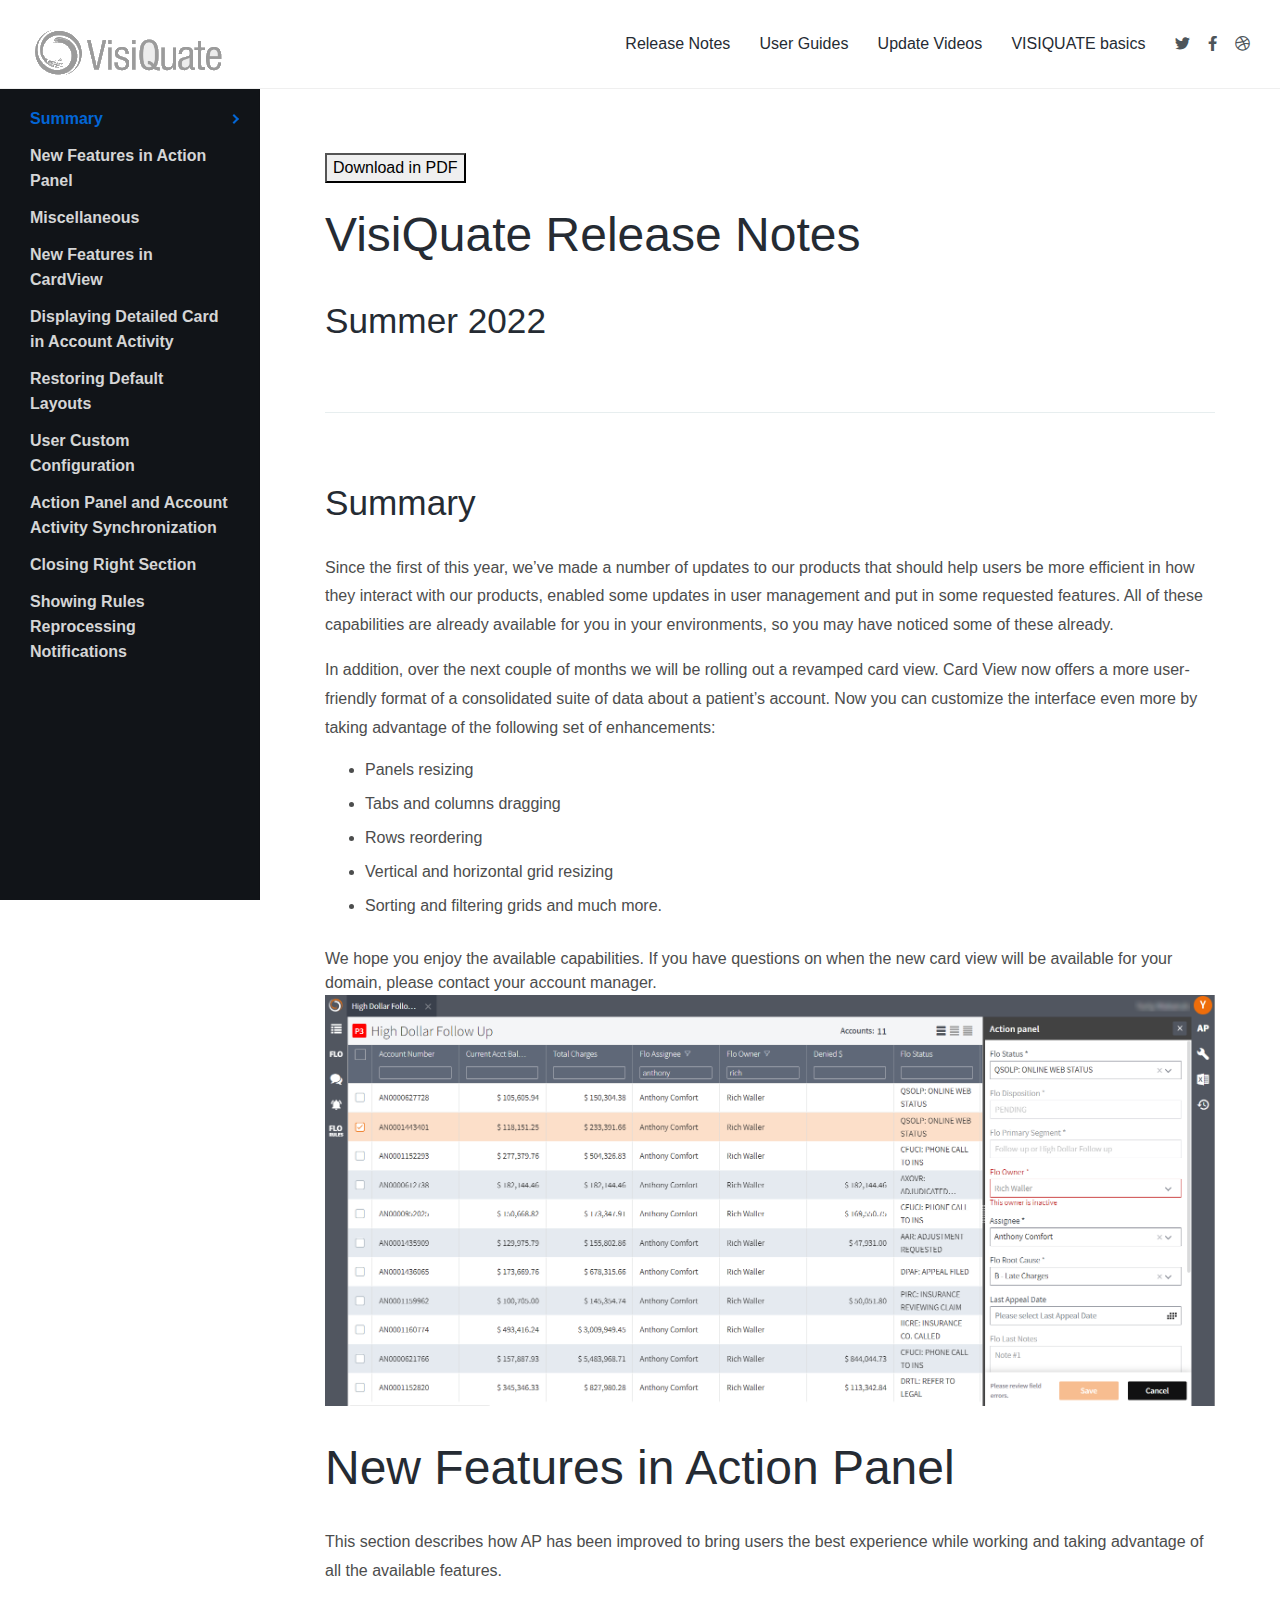
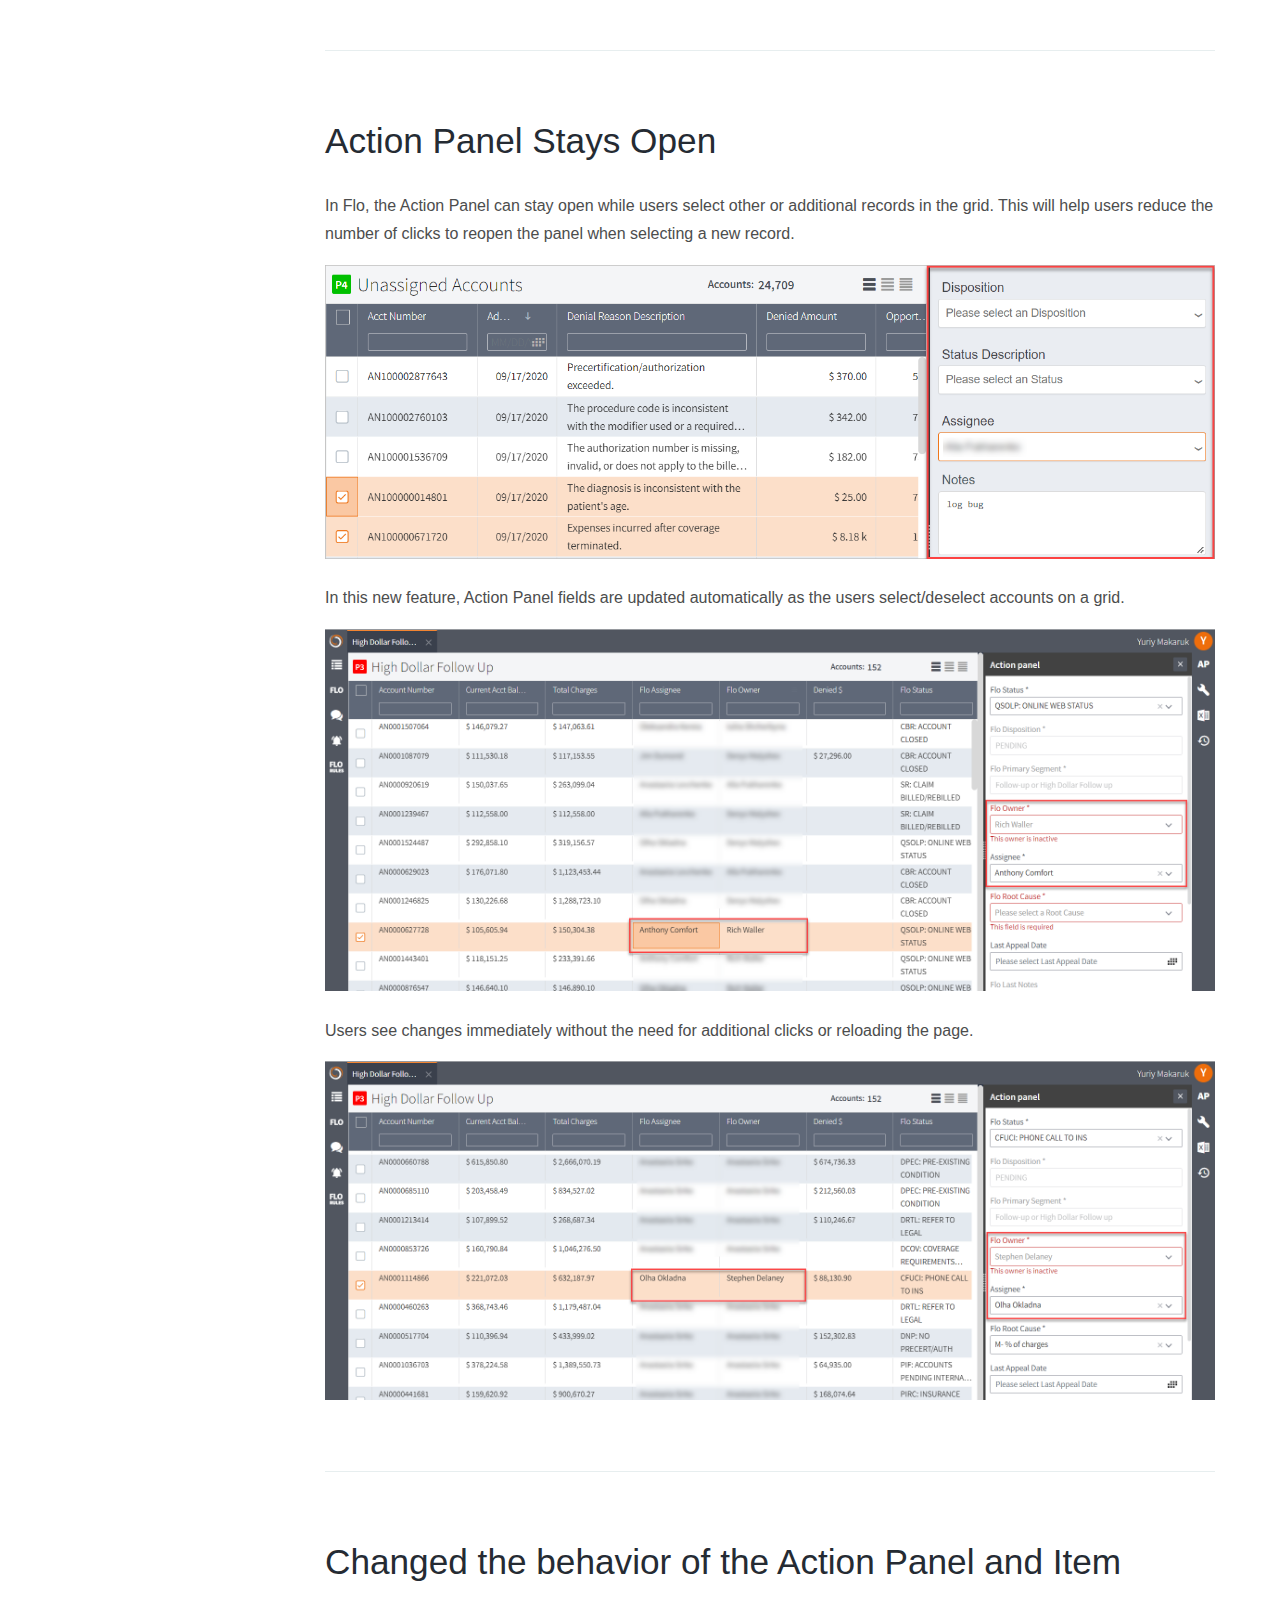
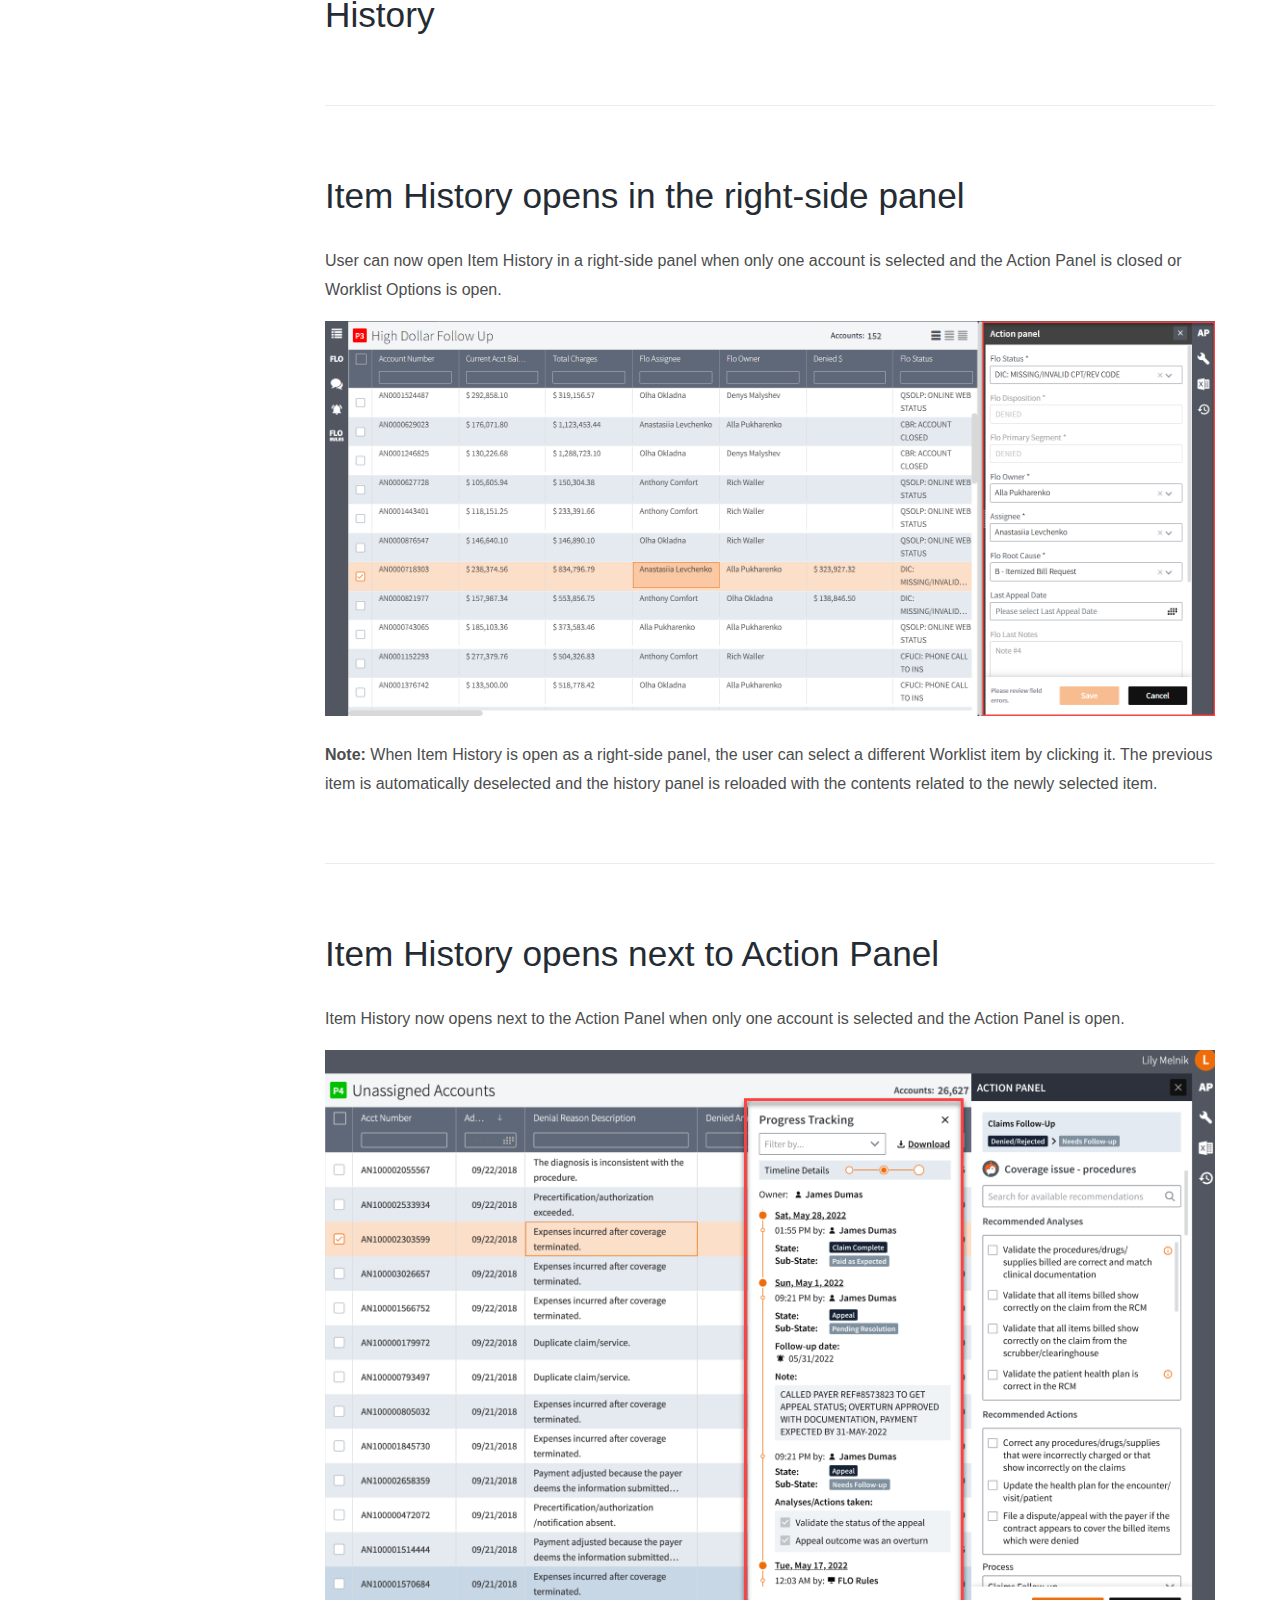
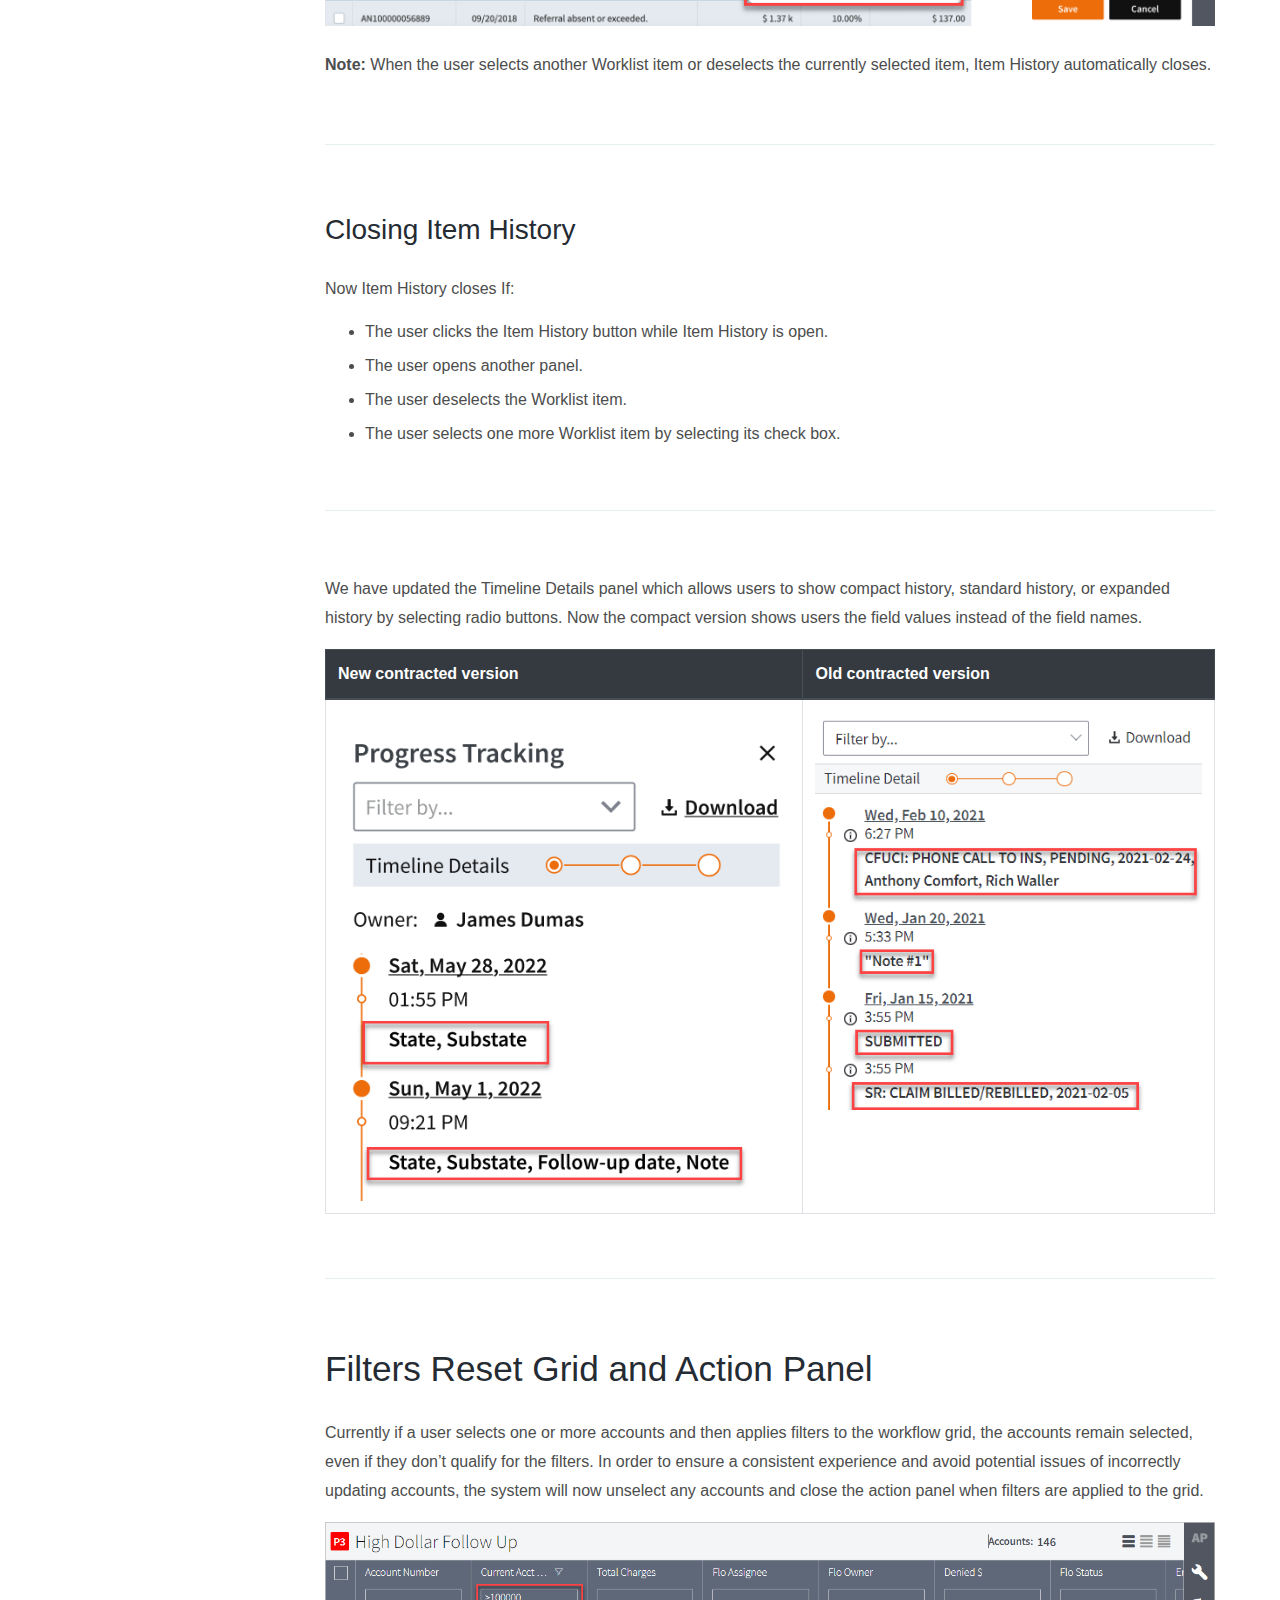
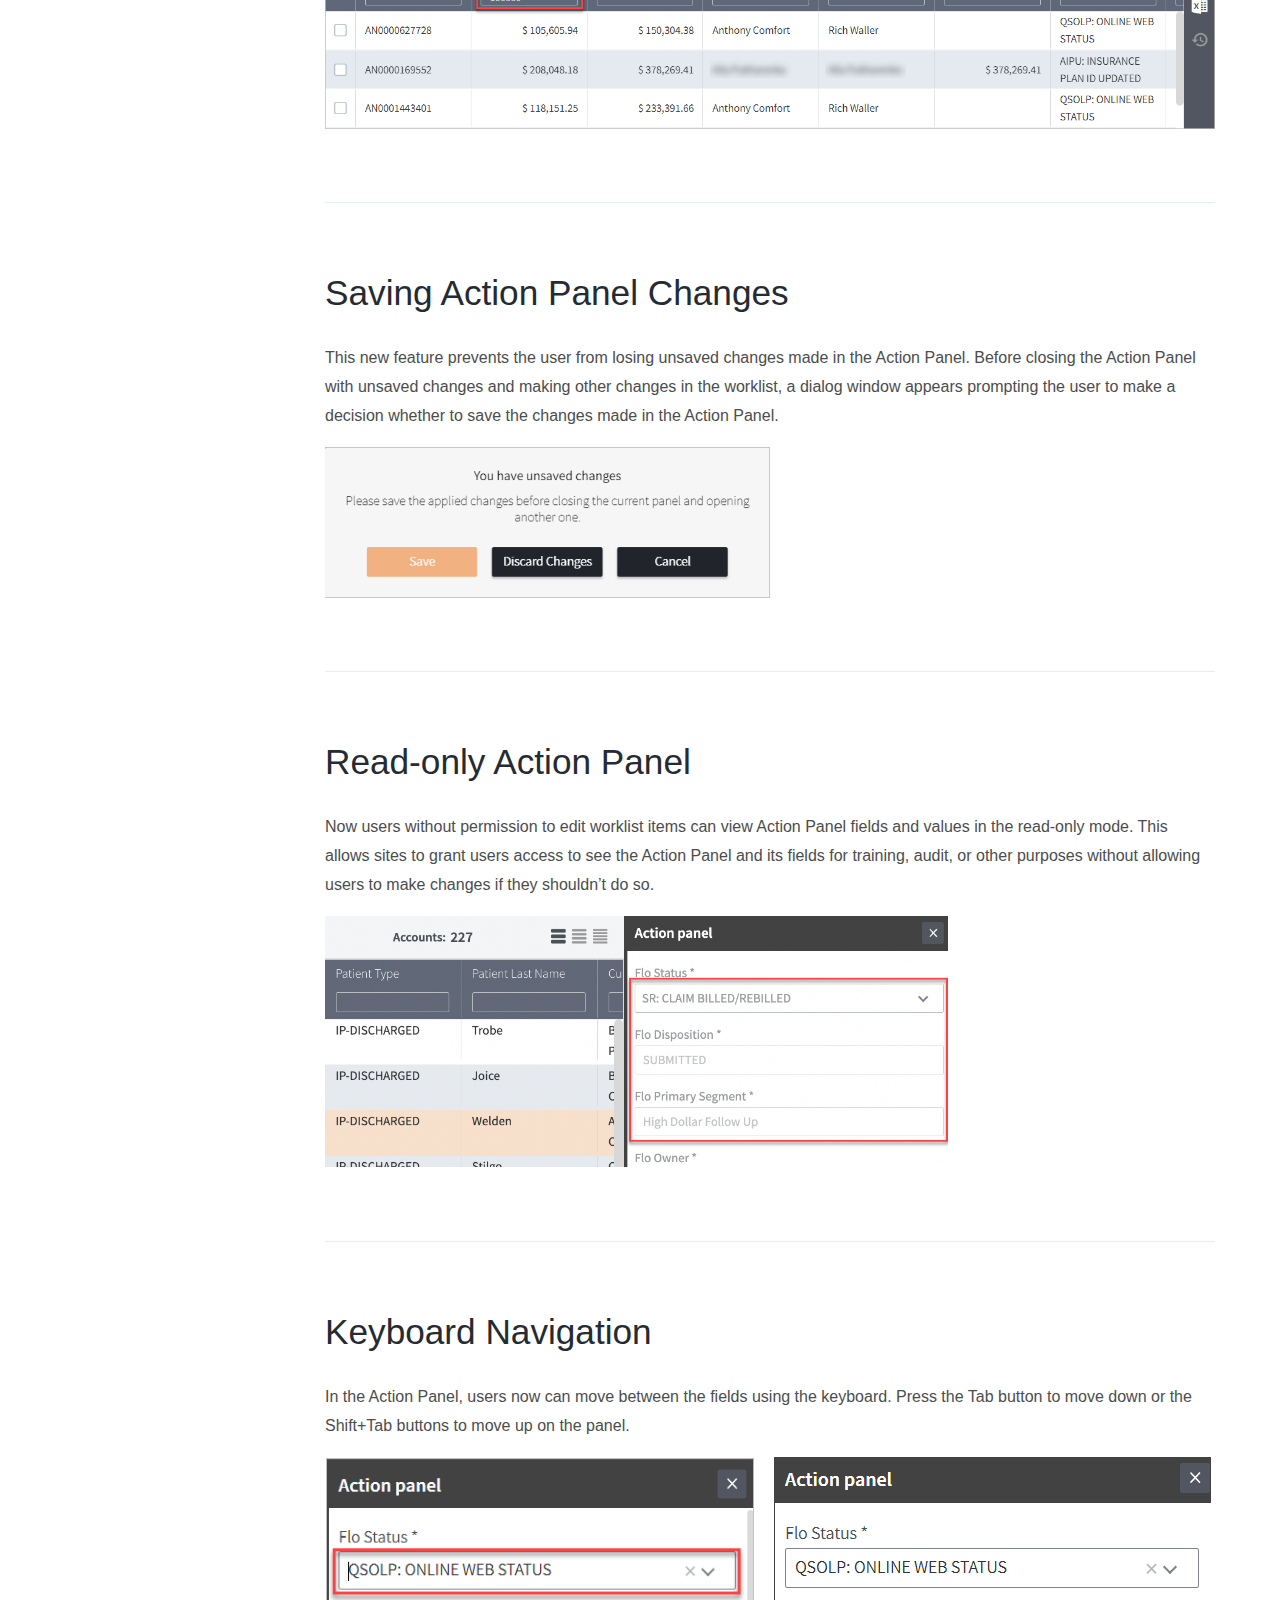
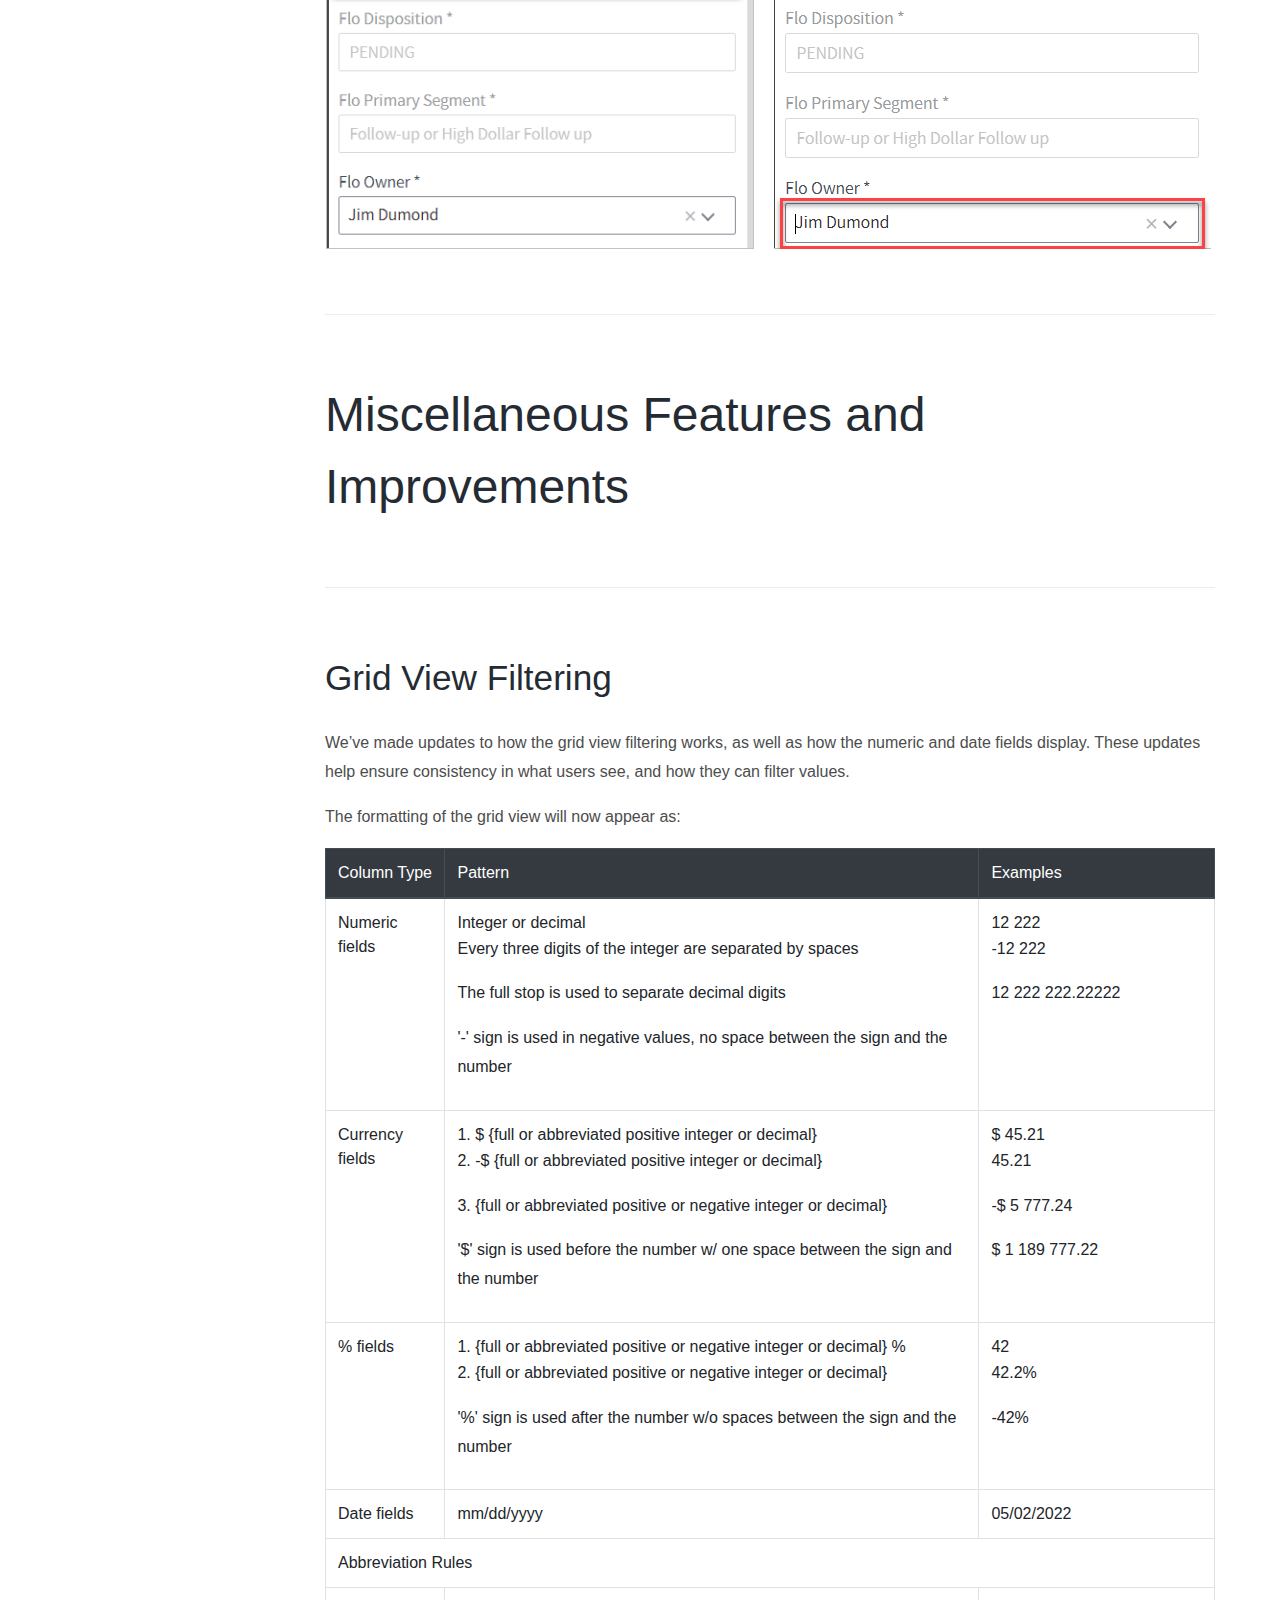
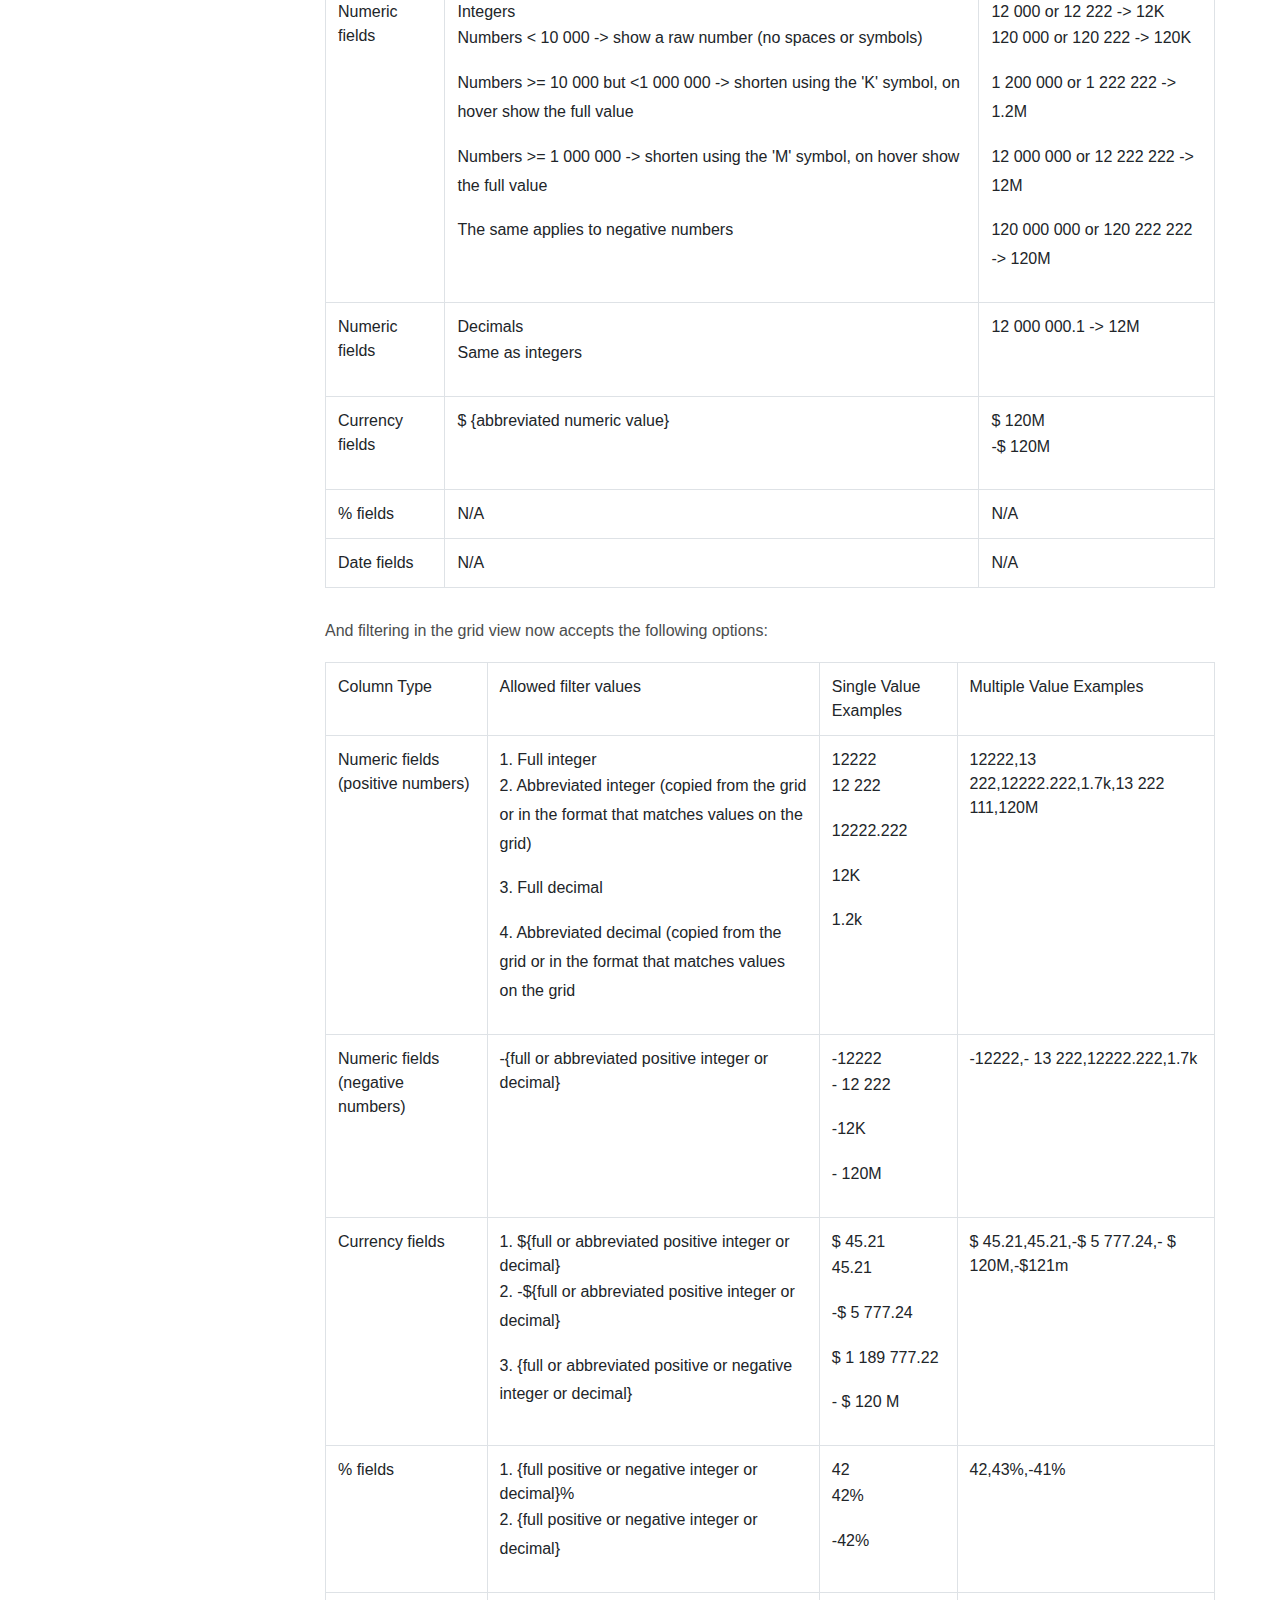
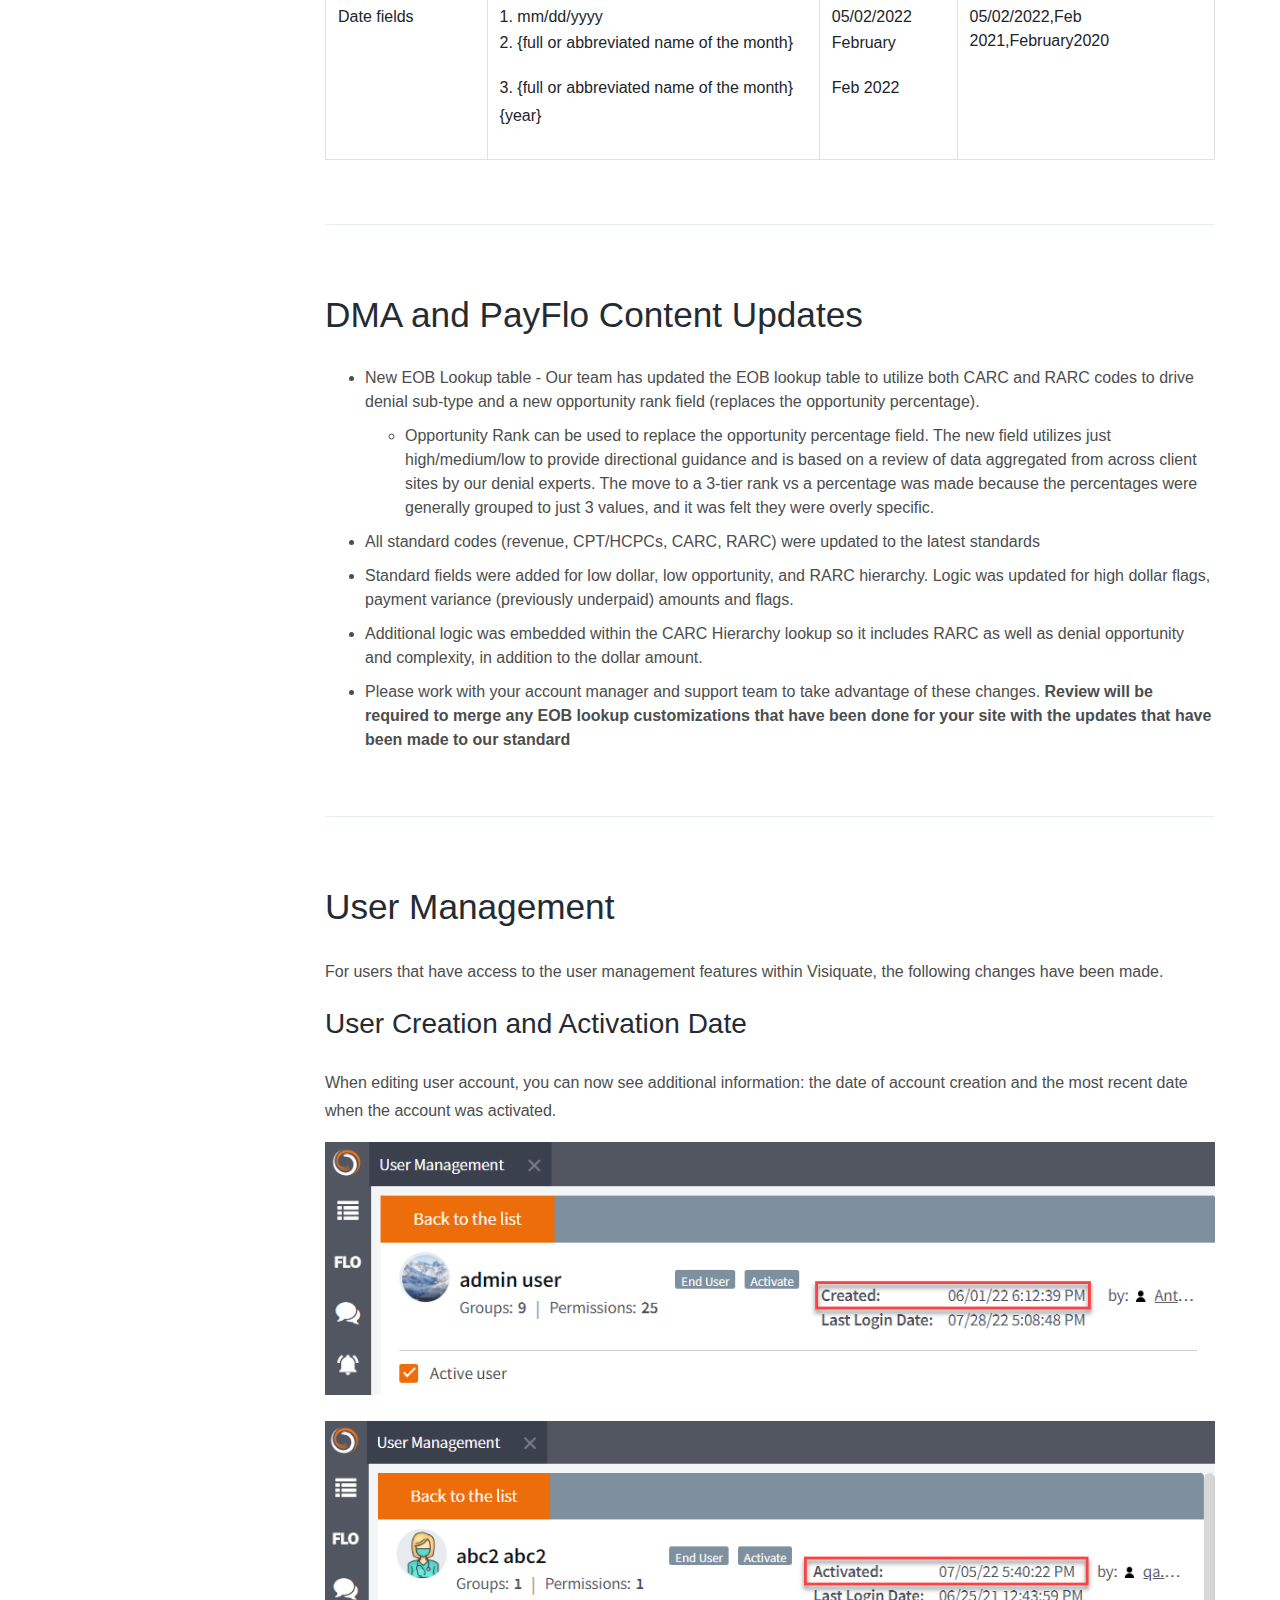
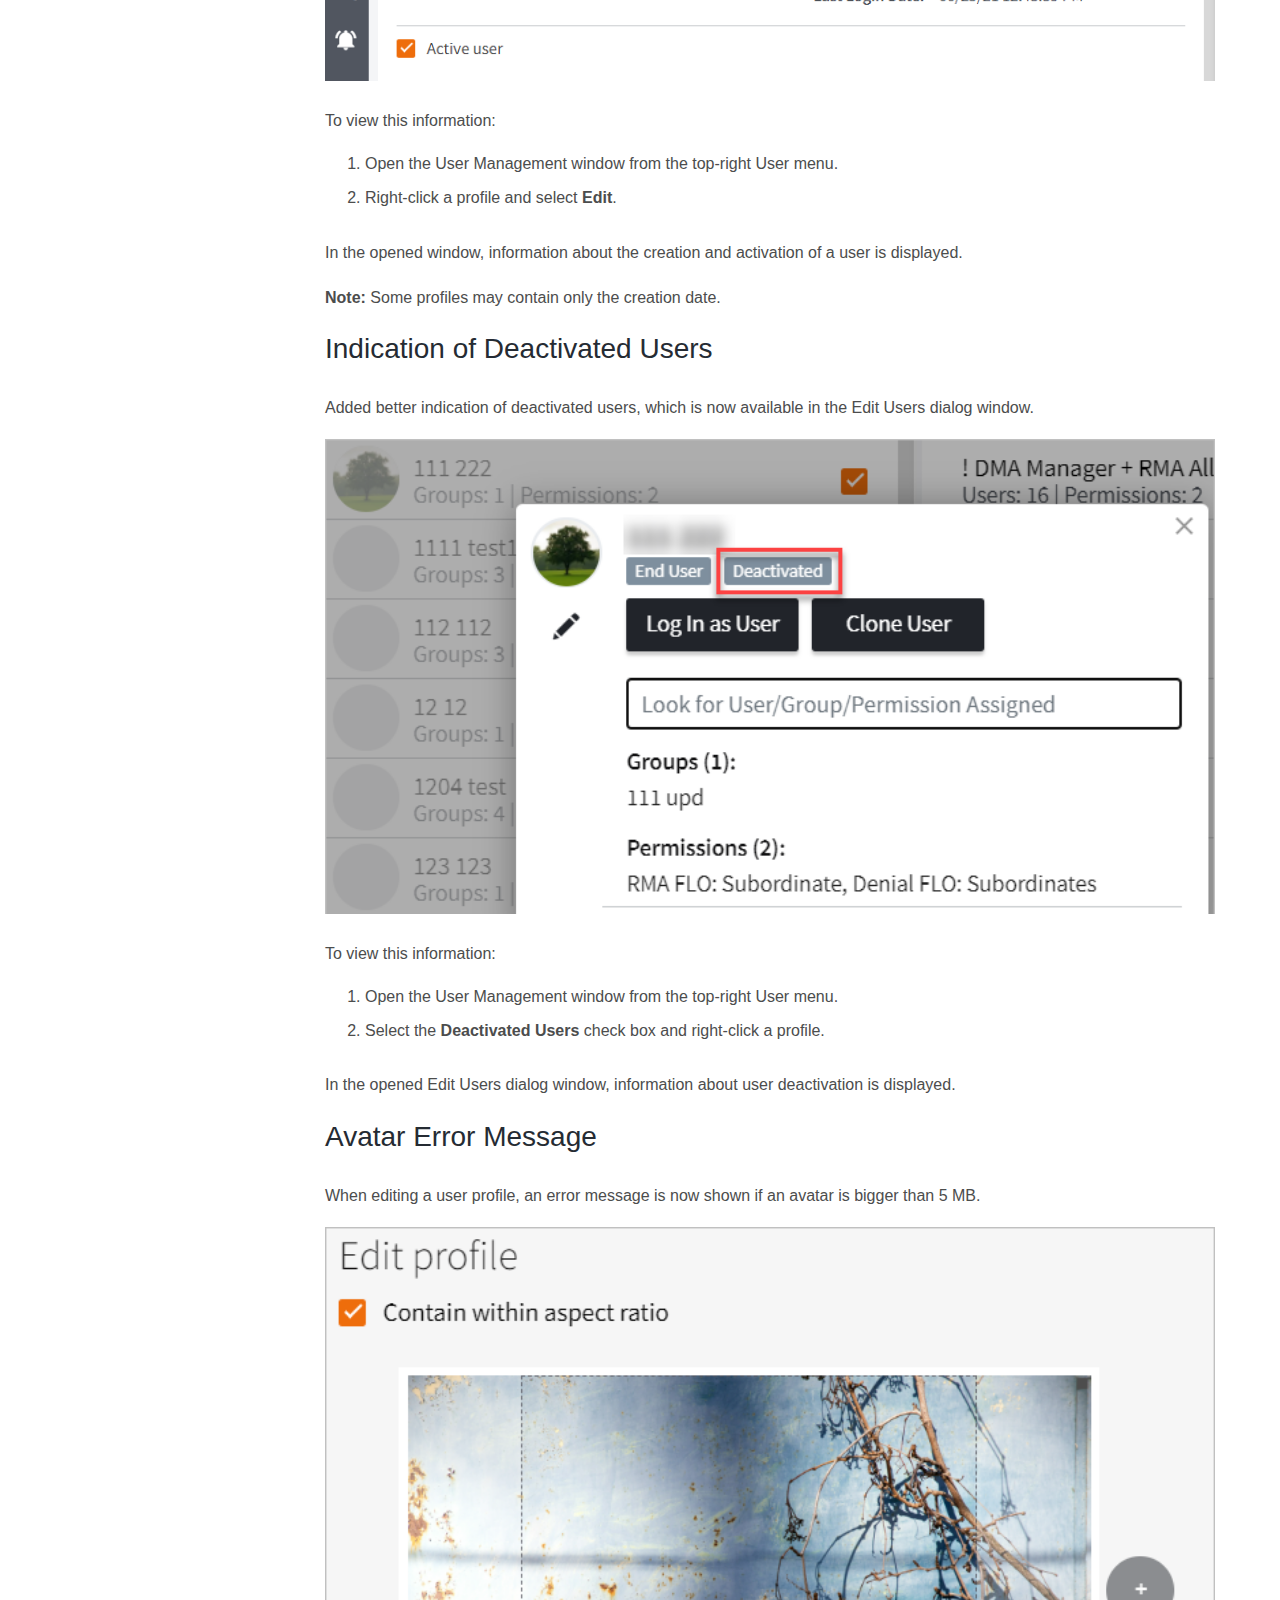
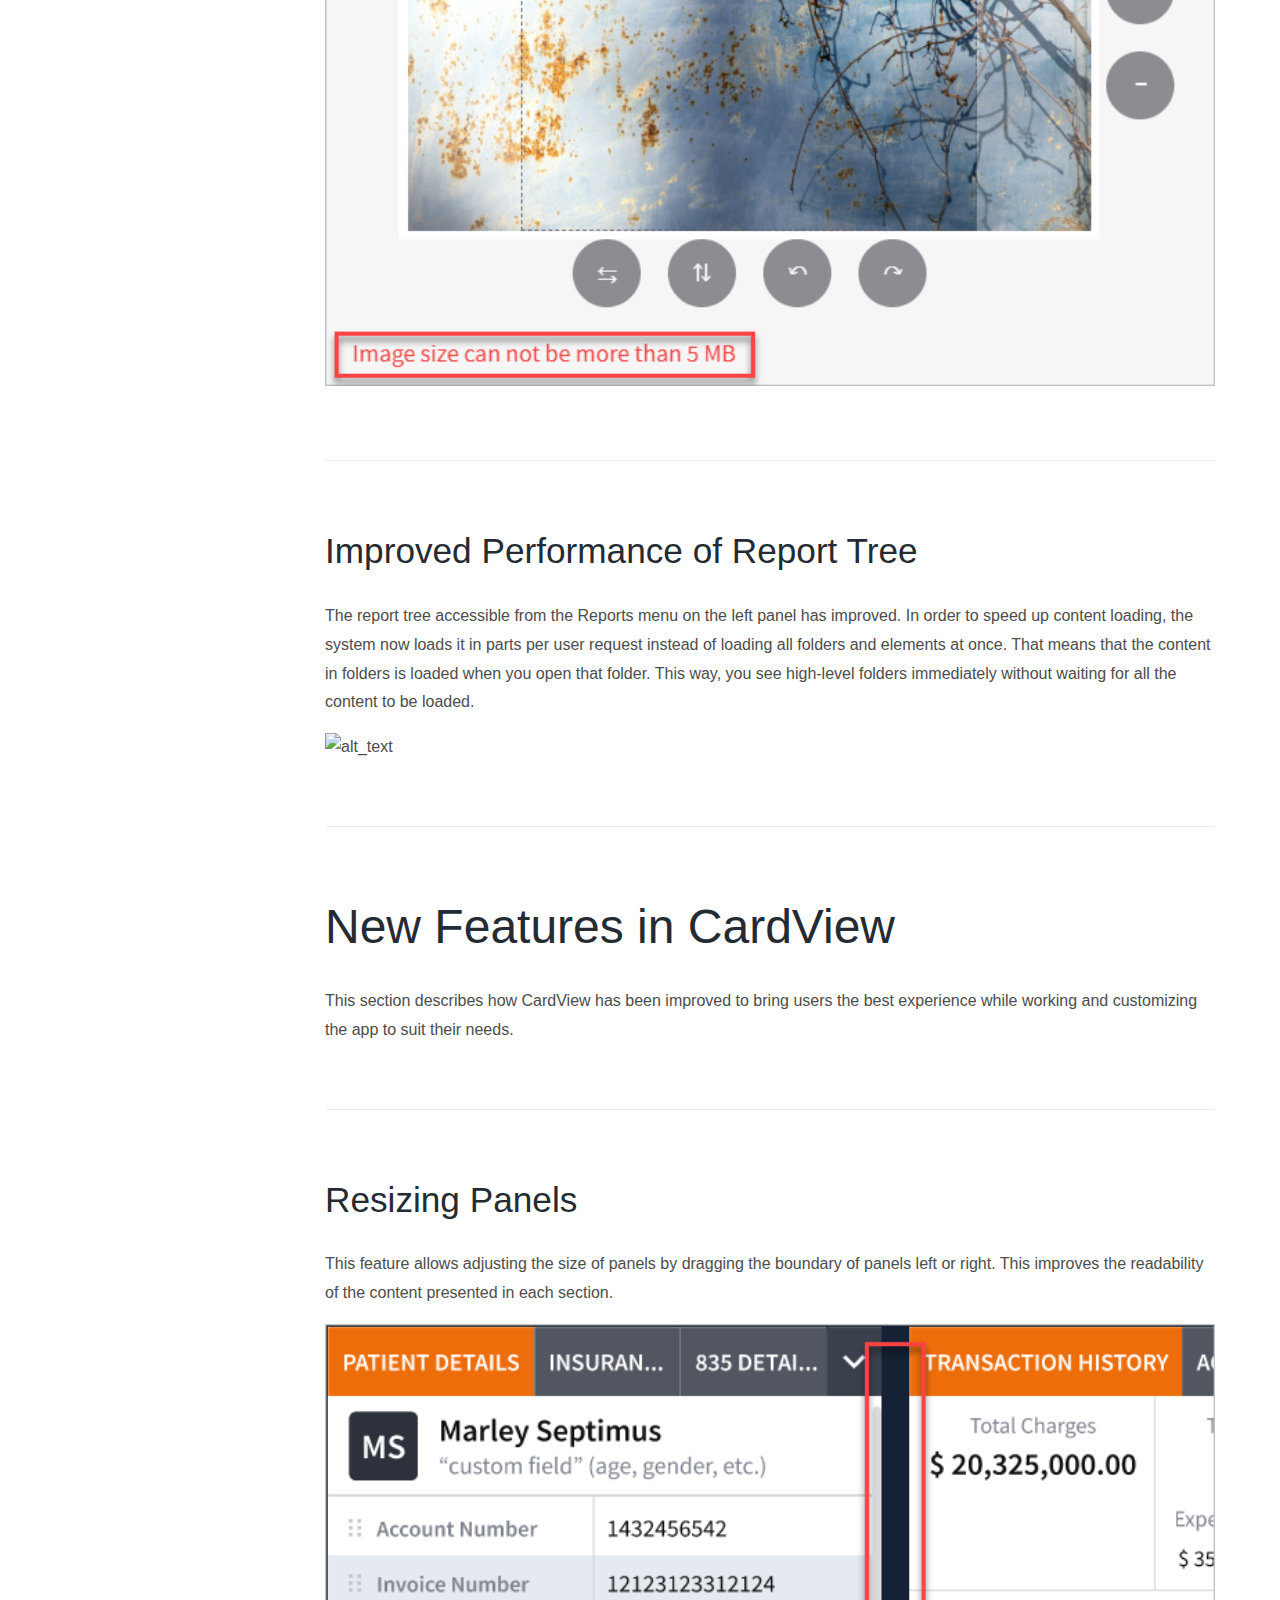
==== index.html @ b830d62c "remove  image border" ====
<!DOCTYPE html>
<html lang="en">

<head>
  <meta charset="UTF-8" />
  <meta http-equiv="X-UA-Compatible" content="IE=edge">
  <meta name="viewport" content="width=device-width, initial-scale=1, minimum-scale=1.0, shrink-to-fit=no">
  <link href="assets/images/favicon.png" rel="icon" />
  <title>Documentation | Your ThemeForest item Name</title>
  <meta name="description" content="Your ThemeForest item Name and description">
  <meta name="author" content="harnishdesign.net">

  <!-- Stylesheet
============================== -->
  <!-- Bootstrap -->
  <link rel="stylesheet" type="text/css" href="assets/vendor/bootstrap/css/bootstrap.min.css" />
  <!-- Font Awesome Icon -->
  <link rel="stylesheet" type="text/css" href="assets/vendor/font-awesome/css/all.min.css" />
  <!-- Magnific Popup -->
  <link rel="stylesheet" type="text/css" href="assets/vendor/magnific-popup/magnific-popup.min.css" />
  <!-- Highlight Syntax -->
  <link rel="stylesheet" type="text/css" href="assets/vendor/highlight.js/styles/github.css" />
  <!-- Custom Stylesheet -->
  <link rel="stylesheet" type="text/css" href="assets/css/stylesheet.css" />
</head>

<body data-spy="scroll" data-target=".idocs-navigation" data-offset="125">

  <!-- Preloader -->
  <div class="preloader">
    <div class="lds-ellipsis">
      <div></div>
      <div></div>
      <div></div>
      <div></div>
    </div>
  </div>
  <!-- Preloader End -->

  <!-- Document Wrapper
=============================== -->
  <div id="main-wrapper">

    <!-- Header
  ============================ -->
    <header id="header" class="sticky-top">
      <!-- Navbar -->
      <nav class="primary-menu navbar navbar-expand-lg navbar-dropdown-dark">
        <div class="container-fluid">
          <!-- Sidebar Toggler -->
          <button id="sidebarCollapse" class="navbar-toggler d-block d-md-none" type="button"><span></span><span class="w-75"></span><span class="w-50"></span></button>
          <!-- Logo -->
          <a class="logo ml-md-3" href="index.html" title="iDocs Template"> <img src="assets/images/logo2.png" alt="iDocs Template" height="auto" width="100%" /> </a>
          <!-- <span class="text-2 ml-2">v1.0</span> -->
          <!-- Logo End -->

          <!-- Navbar Toggler -->
          <button class="navbar-toggler ml-auto" type="button" data-toggle="collapse" data-target="#header-nav"><span></span><span></span><span></span></button>

          <div id="header-nav" class="collapse navbar-collapse justify-content-end">
            <ul class="navbar-nav">
              <li><a target="_blank" href="https://themeforest.net/user/harnishdesign/portfolio?ref=HarnishDesign">Release Notes</a></li>
              <li class="dropdown"> <a class="dropdown-toggle" href="#">User Guides</a>
                <ul class="dropdown-menu">
                  <li><a class="dropdown-item" href="#">Action</a></li>
                  <li class="dropdown"><a class="dropdown-item dropdown-toggle" href="#">User Guides</a>
                    <ul class="dropdown-menu">
                      <li><a class="dropdown-item" href="index.html">Action</a></li>
                      <li><a class="dropdown-item" href="feature-header-dark.html">Another Action</a></li>
                      <li><a class="dropdown-item" href="feature-header-primary.html">Something Else Here</a></li>
                      <li><a class="dropdown-item" href="index-2.html">Another Link</a></li>
                    </ul>
                  </li>
                  <li><a class="dropdown-item" href="#">Another Action</a>
                  <li><a class="dropdown-item" href="#">Something Else Here</a></li>
                </ul>
              </li>
              <li><a target="_blank" href="https://themeforest.net/user/harnishdesign/portfolio?ref=HarnishDesign">Update Videos</a></li>
              <li><a target="_blank" href="https://themeforest.net/user/harnishdesign/#contact?ref=HarnishDesign">VISIQUATE basics</a></li>
            </ul>
          </div>
          <ul class="social-icons social-icons-sm ml-lg-2 mr-2">
            <li class="social-icons-twitter"><a data-toggle="tooltip" href="https://www.facebook.com/visiquateua/" target="_blank" title="" data-original-title="Twitter"><i class="fab fa-twitter"></i></a></li>
            <li class="social-icons-facebook"><a data-toggle="tooltip" href="https://www.facebook.com/visiquateua" target="_blank" title="" data-original-title="Facebook"><i class="fab fa-facebook-f"></i></a></li>
            <li class="social-icons-dribbble"><a data-toggle="tooltip" href="https://www.facebook.com/visiquateua/" target="_blank" title="" data-original-title="Dribbble"><i class="fab fa-dribbble"></i></a></li>
          </ul>
        </div>
      </nav>
      <!-- Navbar End -->
    </header>
    <!-- Header End -->

    <!-- Content
  ============================ -->
    <div id="content" role="main">

      <!-- Sidebar Navigation
	============================ -->
      <div class="idocs-navigation bg-dark docs-navigation-dark">
        <ul class="nav flex-column ">
          <li class="nav-item"><a class="nav-link active" href="#idocs_start">Summary</a>
          <li class="nav-item"><a class="nav-link active" href="#New_Features_in_Action_Panel">New Features in Action Panel</a>
            <ul class="nav flex-column">
              <li class="nav-item"><a class="nav-link" href="#ActionPanelStaysOpen">Action Panel Stays Open</a></li>
              <li class="nav-item"><a class="nav-link" href="#Changed_behavior">Changed the behavior of the Action Panel and Item History</a></li>
              <li class="nav-item"><a class="nav-link" href="#right_side_panel">Item History opens in the right-side panel</a></li>
              <li class="nav-item"><a class="nav-link" href="#item_history_opens">Item History opens next to Action Panel</a></li>
              <li class="nav-item"><a class="nav-link" href="#closing_item_history">Closing Item History</a></li>
              <li class="nav-item"><a class="nav-link" href="#showingFieldValuesonTimelineDetail">Showing Field Values on Timeline Detail</a></li>
              <li class="nav-item"><a class="nav-link" href="#FiltersResetGridandActionPanel">Filters Reset Grid and Action Panel</a></li>
              <li class="nav-item"><a class="nav-link" href="#saving">Saving Action Panel Changes</a></li>
              <li class="nav-item"><a class="nav-link" href="#read_only_action_panel">Read-only Action Panel</a></li>
              <li class="nav-item"><a class="nav-link" href="#keyboardNavigation">Keyboard Navigation</a></li>
            </ul>
          </li>
          <li class="nav-item"><a class="nav-link" href="#miscellaneous">Miscellaneous</a>
            <ul class="nav flex-column">
              <li class="nav-item"><a class="nav-link" href="#GridViewFiltering">Grid View Filtering</a></li>
              <li class="nav-item"><a class="nav-link" href="#DMAandPayFlo">DMA and PayFlo Content Updates</a></li>
              <li class="nav-item"><a class="nav-link" href="#UserManagement">User Management</a></li>
              <li class="nav-item"><a class="nav-link" href="#ImprovedPerformance">Improved Performance of Report Tree</a></li>
            </ul>
          </li>
          <li class="nav-item"><a class="nav-link" href="#NewFeaturesinCardView">New Features in CardView</a>
            <ul class="nav flex-column">
              <li class="nav-item"><a class="nav-link" href="#ResizingPanels">Resizing Panels</a></li>
              <li class="nav-item"><a class="nav-link" href="#DraggingTabs">Dragging Tabs</a></li>
              <li class="nav-item"><a class="nav-link" href="#selectingTabs">Selecting Tabs</a></li>
              <li class="nav-item"><a class="nav-link" href="#verticalGrid">Vertical Grid</a></li>
              <li class="nav-item"><a class="nav-link" href="#horizontalGrid">Horizontal Grid</a></li>
            </ul>
          </li>
          <li class="nav-item"><a class="nav-link" href="#displayingDetailedCardinAccountActivity">Displaying Detailed Card in Account Activity</a>
          <li class="nav-item"><a class="nav-link" href="#restoringDefaultLayouts">Restoring Default Layouts</a></li>
          <li class="nav-item"><a class="nav-link" href="#userCustomConfiguration">User Custom Configuration</a></li>
          <li class="nav-item"><a class="nav-link" href="#synchronization">Action Panel and Account Activity Synchronization</a></li>
          <li class="nav-item"><a class="nav-link" href="#closingRightSection">Closing Right Section</a></li>
          <li class="nav-item"><a class="nav-link" href="#rules">Showing Rules Reprocessing Notifications</a>

          </li>
        </ul>
      </div>

      <!-- Docs Content
	============================ -->
      <div class="idocs-content">
        <div class="container">

          <!-- Getting Started
		============================ -->
          <section id="idocs_start">
            <p>
            <form method="get" action="External VisiQuate Release Notes (Action Panel) - Summer.pdf">
              <button type="submit">Download in PDF</button>
            </form>
            </p>
            <h1>VisiQuate Release Notes</h1>
            <h2>Summer 2022</h2>
          </section>

          <hr class="divider">

          <!-- Summary
		============================ -->
          <section id="idocs_installation">
            <h2>Summary</h2>
            <p>
              Since the first of this year, we’ve made a number of updates to our products that should help users be more efficient in how they interact with our products, enabled some updates in user management and put in some requested features.
              All of these capabilities are already available for you in your environments, so you may have noticed some of these already.
            </p>
            <p>
              In addition, over the next couple of months we will be rolling out a revamped card view. Card View now offers a more user-friendly format of a consolidated suite of data about a patient’s account. Now you can customize the interface
              even more by taking advantage of the following set of enhancements:
            </p>
            <ul>

              <li>Panels resizing

              <li>Tabs and columns dragging

              <li>Rows reordering

              <li>Vertical and horizontal grid resizing

              <li>Sorting and filtering grids and much more.
              </li>
            </ul>We hope you enjoy the available capabilities. If you have questions on when the new card view will be available for your domain, please contact your account manager.
            <p>
              <img src="assets\images\Summary.png" height="auto" width="100%" alt="alt_text" title="image_tooltip">
            </p>

          </section>

          <!-- New_Features_in_Action_Panel
        ============================ -->
          <section id="New_Features_in_Action_Panel">
            <h1>New Features in Action Panel</h1>

            <p>
              This section describes how AP has been improved to bring users the best experience while working and taking advantage of all the available features.
            </p>
          </section>

          <hr class="divider">

          <!-- Action Panel Stays Open
		============================ -->
          <section id="ActionPanelStaysOpen">
            <h2>Action Panel Stays Open</h2>


            <p>
              In Flo, the Action Panel can stay open while users select other or additional records in the grid. This will help users reduce the number of clicks to reopen the panel when selecting a new record.
            </p>
            <p>

              <img src="assets\images\ActionPanelStaysOpen.png" height="auto" width="100%" alt="alt_text" title="image_tooltip">


            </p>
            <p>
              In this new feature, Action Panel fields are updated automatically as the users select/deselect accounts on a grid.
            </p>
            <p>

              <img src="assets\images\Responsive Action Panel2.png" height="auto" width="100%" alt="alt_text" title="image_tooltip">

            </p>
            <p>
              Users see changes immediately without the need for additional clicks or reloading the page.
            </p>
            <img src="assets\images\Responsive Action Panel3.png" height="auto" width="100%" alt="alt_text" title="image_tooltip">

          </section>

          <hr class="divider">

          <!-- Changed the behavior of the Action Panel and Item History
============================ -->
          <section id="Changed_behavior">
            <h2>Changed the behavior of the Action Panel and Item History</h2>
          </section>

          <hr class="divider">

          <!-- Item History opens in the right-side panel
============================ -->
          <section id="right_side_panel">
            <h2>Item History opens in the right-side panel</h2>
            <p>
              User can now open Item History in a right-side panel when only one account is selected and the Action Panel is closed or Worklist Options is open.
            </p>
            <p>
              <img src="assets\images\Item History opens in the right-side panel.png" height="auto" width="100%" alt="alt_text" title="image_tooltip">
            </p>
            <p>
              <strong>Note: </strong>When Item History is open as a right-side panel, the user can select a different Worklist item by clicking it. The previous item is automatically deselected and the history panel is reloaded with the contents
              related to the newly selected item.
            </p>
          </section>

          <hr class="divider">

          <!-- Item History opens next to Action Panel
============================ -->
          <section id="item_history_opens">
            <h2>Item History opens next to Action Panel</h2>
            <p>
              Item History now opens next to the Action Panel when only one account is selected and the Action Panel is open.
            </p>
            <p>
              <img src="assets\images\Action Panel & Item History.png" height="auto" width="100%" alt="alt_text" title="image_tooltip">
            </p>
            <p>
              <strong>Note: </strong>When the user selects another Worklist item or deselects the currently selected item, Item History automatically closes.
            </p>
          </section>

          <hr class="divider">

          <!-- Closing Item History
============================ -->
          <section id="closing_item_history">
            <h3>Closing Item History</h3>
            <p>
              Now Item History closes If:
            </p>
            <ul>

              <li>The user clicks the Item History button while Item History is open.

              <li>The user opens another panel.

              <li>The user deselects the Worklist item.

              <li>The user selects one more Worklist item by selecting its check box.
              </li>
            </ul>
          </section>

          <hr class="divider">

          <!-- Showing Field Values on Timeline Detail
============================ -->
          <section id="showingFieldValuesonTimelineDetail">
            <p>
              We have updated the Timeline Details panel which allows users to show compact history, standard history, or expanded history by selecting radio buttons. Now the compact version shows users the field values instead of the field names.
            </p>

            <table class="table table-bordered">
              <thead class="table-dark">
                <tr>
                  <td><strong>New contracted version</strong>
                  </td>
                  <td><strong>Old contracted version</strong>
                  </td>
                </tr>
              </thead>
              <tr>
                <td>
                  <img src="assets\images\Showing Field Values on Timeline Detail.png" height="auto" width="100%" alt="alt_text" title="image_tooltip">

                </td>
                <td>
                  <img src="assets\images\Showing Field Values on Timeline Detail2.png" height="auto" width="100%" alt="alt_text" title="image_tooltip">

                </td>
              </tr>
            </table>
          </section>

          <hr class="divider">

          <!-- Filters Reset Grid and Action Panel
============================ -->
          <section id="FiltersResetGridandActionPanel">
            <h2>Filters Reset Grid and Action Panel </h2>


            <p>
              Currently if a user selects one or more accounts and then applies filters to the workflow grid, the accounts remain selected, even if they don’t qualify for the filters. In order to ensure a consistent experience and avoid potential
              issues of incorrectly updating accounts, the system will now unselect any accounts and close the action panel when filters are applied to the grid.
            </p>
            <p>

              <img src="assets\images\Filters Reset.png" height="auto" width="100%" alt="alt_text" title="image_tooltip">

            </p>

          </section>

          <hr class="divider">

          <!-- Saving Action Panel Changes
============================ -->
          <section id="saving">
            <h2>Saving Action Panel Changes</h2>


            <p>
              This new feature prevents the user from losing unsaved changes made in the Action Panel. Before closing the Action Panel with unsaved changes and making other changes in the worklist, a dialog window appears prompting the user to make a
              decision whether to save the changes made in the Action Panel.
            </p>
            <p>

              <img src="assets\images\Saving Action Panel Changes.png" height="auto" width="50%" alt="alt_text" title="image_tooltip">

            </p>
          </section>

          <hr class="divider">

          <!-- Read-only Action Panel
============================ -->
          <section id="read_only_action_panel">

            <h2>Read-only Action Panel</h2>


            <p>
              Now users without permission to edit worklist items can view Action Panel fields and values in the read-only mode. This allows sites to grant users access to see the Action Panel and its fields for training, audit, or other purposes
              without allowing users to make changes if they shouldn’t do so.
            </p>
            <p>

              <img src="assets\images\Read-only Action Panel_Cropped.png" height="auto" width="70%" alt="alt_text" title="image_tooltip">

            </p>

          </section>

          <hr class="divider">

          <!-- Keyboard Navigation
============================ -->
          <section id="keyboardNavigation">
            <h2>Keyboard Navigation</h2>


            <p>
              In the Action Panel, users now can move between the fields using the keyboard. Press the Tab button to move down or the Shift+Tab buttons to move up on the panel.
            </p>

            <table>
              <tr>
                <td>
                  <img src="assets\images\Keyboard Navigation.png" height="auto" width="96%" alt="alt_text" title="image_tooltip">

                </td>
                <td>
                  <img src="assets\images\Keyboard Navigation2.png" height="auto" width="100%" alt="alt_text" title="image_tooltip">

                </td>
              </tr>
            </table>

            <hr class="divider">

            <!-- Miscellaneous
============================ -->
            <section id="miscellaneous">
              <h1>Miscellaneous Features and Improvements</h1>

              <hr class="divider">
              <section id="GridViewFiltering">
                <h2>Grid View Filtering</h2>


                <p>
                  We’ve made updates to how the grid view filtering works, as well as how the numeric and date fields display. These updates help ensure consistency in what users see, and how they can filter values.
                </p>
                <p>
                  The formatting of the grid view will now appear as:
                </p>


                <table class="table table-bordered">
                  <thead class="table-dark">
                    <tr>
                      <td>Column Type
                      </td>
                      <td>Pattern
                      </td>
                      <td>Examples
                      </td>
                    </tr>
                  </thead>
                  <tr>
                    <td>Numeric fields
                    </td>
                    <td>Integer or decimal
                      <p>
                        Every three digits of the integer are separated by spaces
                      <p>
                        The full stop is used to separate decimal digits
                      <p>
                        '-' sign is used in negative values, no space between the sign and the number
                    </td>
                    <td>12 222
                      <p>
                        -12 222
                      <p>
                        12 222 222.22222
                    </td>
                  </tr>
                  <tr>
                    <td>Currency fields
                    </td>
                    <td>1. $ {full or abbreviated positive integer or decimal}
                      <p>
                        2. -$ {full or abbreviated positive integer or decimal}
                      <p>
                        3. {full or abbreviated positive or negative integer or decimal}
                      <p>
                        '$' sign is used before the number w/ one space between the sign and the number
                    </td>
                    <td>$ 45.21
                      <p>
                        45.21
                      <p>
                        -$ 5 777.24
                      <p>
                        $ 1 189 777.22
                    </td>
                  </tr>
                  <tr>
                    <td>% fields
                    </td>
                    <td>1. {full or abbreviated positive or negative integer or decimal} %
                      <p>
                        2. {full or abbreviated positive or negative integer or decimal}
                      <p>
                        '%' sign is used after the number w/o spaces between the sign and the number
                    </td>
                    <td>42
                      <p>
                        42.2%
                      <p>
                        -42%
                    </td>
                  </tr>
                  <tr>
                    <td>Date fields
                    </td>
                    <td>mm/dd/yyyy
                    </td>
                    <td>05/02/2022
                    </td>
                  </tr>
                  <tr>
                    <td colspan="3">Abbreviation Rules
                    </td>
                  </tr>
                  <tr>
                    <td>Numeric fields
                    </td>
                    <td>Integers
                      <p>
                        Numbers &lt; 10 000 -> show a raw number (no spaces or symbols)
                      <p>
                        Numbers >= 10 000 but &lt;1 000 000 -> shorten using the 'K' symbol, on hover show the full value
                      <p>
                        Numbers >= 1 000 000 -> shorten using the 'M' symbol, on hover show the full value
                      <p>
                        The same applies to negative numbers
                    </td>
                    <td>12 000 or 12 222 -> 12K
                      <p>
                        120 000 or 120 222 -> 120K
                      <p>
                        1 200 000 or 1 222 222 -> 1.2M
                      <p>
                        12 000 000 or 12 222 222 -> 12M
                      <p>
                        120 000 000 or 120 222 222 -> 120M
                    </td>
                  </tr>
                  <tr>
                    <td>Numeric fields
                    </td>
                    <td>Decimals
                      <p>
                        Same as integers
                    </td>
                    <td>12 000 000.1 -> 12M
                    </td>
                  </tr>
                  <tr>
                    <td>Currency fields
                    </td>
                    <td>$ {abbreviated numeric value}
                    </td>
                    <td>$ 120M
                      <p>
                        -$ 120M
                    </td>
                  </tr>
                  <tr>
                    <td>% fields
                    </td>
                    <td>N/A
                    </td>
                    <td>N/A
                    </td>
                  </tr>
                  <tr>
                    <td>Date fields
                    </td>
                    <td>N/A
                    </td>
                    <td>N/A
                    </td>
                  </tr>
                </table>


                <p>
                  And filtering in the grid view now accepts the following options:
                </p>

                <table class="table table-bordered">
                  <tr>
                    <td>Column Type
                    </td>
                    <td>Allowed filter values
                    </td>
                    <td>Single Value Examples
                    </td>
                    <td>Multiple Value Examples
                    </td>
                  </tr>
                  <tr>
                    <td>Numeric fields (positive numbers)
                    </td>
                    <td>1. Full integer
                      <p>
                        2. Abbreviated integer (copied from the grid or in the format that matches values on the grid)
                      <p>
                        3. Full decimal
                      <p>
                        4. Abbreviated decimal (copied from the grid or in the format that matches values on the grid
                    </td>
                    <td>12222
                      <p>
                        12 222
                      <p>
                        12222.222
                      <p>
                        12K
                      <p>
                        1.2k
                    </td>
                    <td>12222,13 222,12222.222,1.7k,13 222 111,120M
                      <p>

                    </td>
                  </tr>
                  <tr>
                    <td>Numeric fields (negative numbers)
                    </td>
                    <td>-{full or abbreviated positive integer or decimal}
                    </td>
                    <td>-12222
                      <p>
                        - 12 222
                      <p>
                        -12K
                      <p>
                        - 120M
                    </td>
                    <td>-12222,- 13 222,12222.222,1.7k
                    </td>
                  </tr>
                  <tr>
                    <td>Currency fields
                    </td>
                    <td>1. ${full or abbreviated positive integer or decimal}
                      <p>
                        2. -${full or abbreviated positive integer or decimal}
                      <p>
                        3. {full or abbreviated positive or negative integer or decimal}
                    </td>
                    <td>$ 45.21
                      <p>
                        45.21
                      <p>
                        -$ 5 777.24
                      <p>
                        $ 1 189 777.22
                      <p>
                        - $ 120 M
                    </td>
                    <td>$ 45.21,45.21,-$ 5 777.24,- $ 120M,-$121m
                    </td>
                  </tr>
                  <tr>
                    <td>% fields
                    </td>
                    <td>1. {full positive or negative integer or decimal}%
                      <p>
                        2. {full positive or negative integer or decimal}
                    </td>
                    <td>42
                      <p>
                        42%
                      <p>
                        -42%
                    </td>
                    <td>42,43%,-41%
                    </td>
                  </tr>
                  <tr>
                    <td>Date fields
                    </td>
                    <td>1. mm/dd/yyyy
                      <p>
                        2. {full or abbreviated name of the month}
                      <p>
                        3. {full or abbreviated name of the month} {year}
                    </td>
                    <td>05/02/2022
                      <p>
                        February
                      <p>
                        Feb 2022
                    </td>
                    <td>05/02/2022,Feb 2021,February2020
                    </td>
                  </tr>
                </table>

                <hr class="divider">

                <!-- DMA and PayFlo Content Updates
============================ -->
                <section id="DMAandPayFlo">
                  <h2>DMA and PayFlo Content Updates</h2>


                  <ul>

                    <li>New EOB Lookup table - Our team has updated the EOB lookup table to utilize both CARC and RARC codes to drive denial sub-type and a new opportunity rank field (replaces the opportunity percentage).
                      <ul>

                        <li>Opportunity Rank can be used to replace the opportunity percentage field. The new field utilizes just high/medium/low to provide directional guidance and is based on a review of data aggregated from across client sites by
                          our denial experts. The move to a 3-tier rank vs a percentage was made because the percentages were generally grouped to just 3 values, and it was felt they were overly specific.
                        </li>
                      </ul>

                    <li>All standard codes (revenue, CPT/HCPCs, CARC, RARC) were updated to the latest standards

                    <li>Standard fields were added for low dollar, low opportunity, and RARC hierarchy. Logic was updated for high dollar flags, payment variance (previously underpaid) amounts and flags.

                    <li>Additional logic was embedded within the CARC Hierarchy lookup so it includes RARC as well as denial opportunity and complexity, in addition to the dollar amount.

                    <li>Please work with your account manager and support team to take advantage of these changes. <strong>Review will be required to merge any EOB lookup customizations that have been done for your site with the updates that have
                        been made to our standard</strong>
                    </li>
                  </ul>
                </section>

                <hr class="divider">

                <!-- User Management
============================ -->
                <section id="UserManagement">
                  <h2>User Management</h2>


                  <p>
                    For users that have access to the user management features within Visiquate, the following changes have been made.
                  </p>
                  <h3>User Creation and Activation Date</h3>


                  <p>
                    When editing user account, you can now see additional information: the date of account creation and the most recent date when the account was activated.
                  </p>
                  <p>

                    <img src="assets\images\User Creation and Activation Date.png" height="auto" width="100%" alt="alt_text" title="image_tooltip">

                  </p>
                  <p>

                    <img src="assets\images\User Creation and Activation Date2.png" height="auto" width="100%" alt="alt_text" title="image_tooltip">

                  </p>
                  <p>
                    To view this information:
                  </p>
                  <ol>

                    <li>Open the User Management window from the top-right User menu.

                    <li>Right-click a profile and select <strong>Edit</strong>.
                    </li>
                  </ol>
                  <p>
                    In the opened window, information about the creation and activation of a user is displayed.
                  </p>
                  <p>
                    <strong>Note:</strong> Some profiles may contain only the creation date.
                  </p>
                  <!-- Indication of Deactivated Users
  ============================ -->
                  <h3>Indication of Deactivated Users</h3>


                  <p>
                    Added better indication of deactivated users, which is now available in the Edit Users dialog window.
                  </p>
                  <p>

                    <img src="assets\images\deactivated.png" height="auto" width="100%" alt="alt_text" title="image_tooltip">

                  </p>
                  <p>
                    To view this information:
                  </p>
                  <ol>

                    <li>Open the User Management window from the top-right User menu.

                    <li>Select the <strong>Deactivated Users</strong> check box and right-click a profile.
                    </li>
                  </ol>
                  <p>
                    In the opened Edit Users dialog window, information about user deactivation is displayed.
                  </p>
                  <h3>Avatar Error Message</h3>


                  <p>
                    When editing a user profile, an error message is now shown if an avatar is bigger than 5 MB.
                  </p>
                  <p>

                    <img src="assets\images\error.png" height="auto" width="100%" alt="alt_text" title="image_tooltip">

                  </p>
                </section>

                <hr class="divider">

                <!-- Improved Performance of Report Tree
============================ -->
                <section id="ImprovedPerformance">
                  <h2>Improved Performance of Report Tree</h2>


                  <p>
                    The report tree accessible from the Reports menu on the left panel has improved. In order to speed up content loading, the system now loads it in parts per user request instead of loading all folders and elements at once. That
                    means that the content in folders is loaded when you open that folder. This way, you see high-level folders immediately without waiting for all the content to be loaded.
                  </p>
                  <p>

                    <img src="assets/images/improved.png" height="auto" width="100%" alt="alt_text" title="image_tooltip">

                  </p>

                </section>


                <hr class="divider">

                <!-- New Features in CardView
============================ -->
                <section id="NewFeaturesinCardView">
                  <h1>New Features in CardView</h1>


                  <p>
                    This section describes how CardView has been improved to bring users the best experience while working and customizing the app to suit their needs.
                  </p>

                </section>


                <hr class="divider">

                <!-- Resizing Panels
============================ -->
                <section id="ResizingPanels">
                  <h2>Resizing Panels</h2>


                  <p>
                    This feature allows adjusting the size of panels by dragging the boundary of panels left or right. This improves the readability of the content presented in each section.
                  </p>
                  <p>

                    <img src="assets\images\panelSizing.png" height="auto" width="100%" alt="alt_text" title="image_tooltip">

                  </p>
                  Here is the demo
                  <p>
                    <img src="assets\images\Resizing_Panels.gif" alt="" height="auto" width="100%">
                  </p>

                </section>
                <hr class="divider">

                <!-- Dragging Tabs
============================ -->
                <section id="DraggingTabs">
                  <h2>Dragging Tabs</h2>


                  <p>
                    This feature allows users to reorder tabs on the panel by dragging them. This helps move tabs around to create the most efficient working environment.
                  </p>
                  <p>

                    <img style="border: 0;" src="assets/images/DraggableTabs.png" height="auto" width="100%" alt="alt_text" title="image_tooltip">

                  </p>

                </section>
                <hr class="divider">

                <!-- Selecting Tabs
============================ -->
                <section id="selectingTabs">

                  <h2>Selecting Tabs</h2>


                  <p>
                    This feature allows user to open the drop-down menu (2) that lists all the tabs present in the current section and then make a selection.
                  </p>
                  <p>

                    <img src="assets/images/TabSwitching.png" height="auto" width="100%" alt="alt_text" title="image_tooltip">

                  </p>
                </section>
                <hr class="divider">

                <!-- Vertical Grid
============================ -->
                <section id="verticalGrid">
                  <h2>Vertical Grid </h2>


                  <p>
                    This section lists improvements that bring users the best experience while working and customizing the Vertical Grid.
                  </p>

                </section>
                <hr class="divider">

                <!-- Resizing Vertical Grids
============================ -->
                <section id="resizingVerticalGrids">
                  <h3>Resizing Vertical Grids </h3>


                  <p>
                    This feature allows adjusting the size of columns to free the widget’s working space. For example, this allows users to minimize the names column to better see the values column.
                  </p>
                  <p>

                    <img src="assets/images/Verticalgridsresizing.png" height="auto" width="100%" alt="alt_text" title="image_tooltip">

                  </p>
                  <h3>Patient Information Widget </h3>


                  <p>
                    This widget displays the patient’s full name and additional information about such values as gender, age etc., which is now pinned at the top of the main section even when the user scrolls down the grid.
                  </p>
                  <p>

                    <img src="assets/images/PatientInformationWidget.png" height="auto" width="100%" alt="alt_text" title="image_tooltip">

                  </p>
                  <h3>Reordering Rows in Vertical Grid</h3>


                  <p>
                    This feature allows users to reorder rows in the vertical grid by dragging them up/down in the grid. This lets users group information in a more intuitive and task-oriented way.
                  </p>
                  <p>
                    The left alignment and formatting of names and values has improved visual representation for a user that works with the information in the vertical grid.
                  </p>
                  <p>

                    <img src="assets/images/ReorderingRows.png" height="auto" width="100%" alt="alt_text" title="image_tooltip">

                  </p>
                </section>
                <hr class="divider">

                <!-- Horizontal Grid
============================ -->
                <section id="horizontalGrid">
                  <h2>Horizontal Grid</h2>


                  <p>
                    This section lists improvements that bring users the best experience while working and customizing the Horizontal Grid.
                  </p>
                  <p>
                    <strong>Note: </strong>Horizontal grid options resemble Flo grid options.
                  </p>
                  <h3>Resizing Horizontal Grids </h3>


                  <p>
                    This feature allows adjusting the size of columns on the horizontal grid by dragging the boundary of the columns. This lets users view the content of the column in its entirety and minimize other columns.
                  </p>
                  <p>

                    <img src="assets/images/Horizontalgridsresizing.png" height="auto" width="100%" alt="alt_text" title="image_tooltip">

                  </p>
                  <h3>Sorting Grids</h3>


                  <p>
                    This feature allows users to sort content in the grid by sorting content in a column. This allows users to arrange information in a way that helps them see critical data immediately. To sort the column, click the grid header.
                  </p>
                  <p>

                    <img src="assets/images/sorting.png" height="auto" width="100%" alt="alt_text" title="image_tooltip">

                  </p>
                  <h3>Grid Options</h3>


                  <p>
                    This feature allows users to configure the grid by:
                  </p>
                  <ul>

                    <li>Highlighting even rows to help users navigate in the grid while scrolling, searching, etc.

                    <li>Showing filters box. This feature is similar to the Flo filters except that in Card View users can hide filters to free the columns space. For details on filtering, refer to the section <a
                        href="#heading=h.uhjvwbq7hniv">Filtering Grids</a>.

                    <li>Specifying which columns to display in the grid. This feature lets users hide certain columns and work only with the columns that users need for the task at hand.

                    <li>Reordering the grid columns. This lets users group content in a more relevant way.
                      <p>


                        <img src="assets/images/GridOptions2.png" height="auto" width="100%" alt="alt_text" title="image_tooltip">

                      </p>
                    </li>
                  </ul>
                  <p>
                    To open the Grid Options dialog box, click the button in the top right corner of the grid.
                  </p>
                  <p>

                    <img src="assets/images/GridOptions.png" height="auto" width="100%" alt="alt_text" title="image_tooltip">

                  </p>
                  <h3>Filtering Grids</h3>


                  <p>
                    Data in the grid can be filtered using the filtering options displayed in the column header.
                  </p>
                  <p>
                    This option lets users find certain content and filter out the rest of the information.
                  </p>
                  <p>

                    <img src="assets/images/filter.png" height="auto" width="100%" alt="alt_text" title="image_tooltip">

                  </p>
                  <p>
                    Filter boxes can include configurations for dates, free text, or filter selections depending on the filter type.
                  </p>
                  <p>
                    To add the filtering options, click the Grid Option button in the top right corner of the grid and then select the <strong>Show Filters</strong> check box.
                  </p>
                  <p>
                    <strong>Note:</strong> In Flo, users cannot hide these filters through the Grid Option.
                  </p>
                  <p>
                    For details on all the filtering options, refer to the CardView user guide.
                  </p>
                  <h3>Dragging Columns</h3>


                  <p>
                    This feature allows users to reorder columns in the grid by dragging them. This customization lets users compare values and rearrange content to meet the tasks at hand.
                  </p>
                  <p>
                    <strong>Note:</strong> You can also reorder columns from the Grid Option menu. For details, refer to the section <a href="#heading=h.6agyhslewbm5">Grid Options</a>.
                  </p>
                  <p>

                    <img src="assets/images/DraggableColumns.png" height="auto" width="100%" alt="alt_text" title="image_tooltip">

                  </p>
                  <h3>Pinning Columns</h3>


                  <p>
                    This feature allows users to pin a grid column which helps in navigating the grid once you begin scrolling the grid left and right.
                  </p>
                  <p>

                    <img src="assets/images/PinColumn.png" height="auto" width="100%" alt="alt_text" title="image_tooltip">

                  </p>
                  <h3>Dragging Widgets</h3>


                  <p>
                    This feature allows users to change the location of the grid widget within the panel by dragging it.
                  </p>
                  <p>

                    <img src="assets/images/DraggableSections.png" height="auto" width="100%" alt="alt_text" title="image_tooltip">

                  </p>
                  <h3>Multi-Grid Scrolling</h3>


                  <p>
                    This feature allows users to scroll through each separate grid or the entire panel that may include many grids. This helps users navigate and scroll through the widgets faster.
                  </p>
                  <p>

                    <img src="assets/images/Multi.png" height="auto" width="100%" alt="alt_text" title="image_tooltip">

                  </p>
                  <h3>Collapsing/Expanding Widgets</h3>


                  <p>
                    This feature allows users to collapse and expand widgets by clicking the up/down arrow buttons. This functionality helps hide unneeded grid content.
                  </p>
                  <p>

                    <img src="assets/images/Collapsing.png" height="auto" width="100%" alt="alt_text" title="image_tooltip">

                  </p>
                  <h3>Links to Additional Accounts </h3>


                  <p>
                    This feature allows users to drill down to additional Card View accounts by clicking the account number in the grid. This option lets users view other accounts without the need to return to the FLO grid.
                  </p>
                  <p>

                    <img src="assets/images/Links.png" height="auto" width="100%" alt="alt_text" title="image_tooltip">

                  </p>
                </section>
                <hr class="divider">

                <!-- Displaying Detailed Card in Account Activity
============================ -->
                <section id="displayingDetailedCardinAccountActivity">
                  <h2>Displaying Detailed Card in Account Activity</h2>


                  <p>
                    The detailed card dialog window displayed in the Account Activity tab on Summary Card View has been repositioned to avoid overlapping the Timeline Detail elements when users want to view all the information.
                  </p>
                  <p>

                    <img src="assets/images/Displaying.png" height="auto" width="100%" alt="alt_text" title="image_tooltip">

                  </p>
                </section>
                <hr class="divider">

                <!-- Restoring Default Layouts
============================ -->
                <section id="restoringDefaultLayouts">
                  <h2>Restoring Default Layouts</h2>


                  <p>
                    This feature allows users to restore the Card View user interface to its default state.
                  </p>
                  <p>

                    <img src="assets/images/RestoreDefaultLayout.png" height="auto" width="100%" alt="alt_text" title="image_tooltip">

                  </p>
                </section>
                <hr class="divider">

                <!-- User Custom Configuration
============================ -->
                <section id="userCustomConfiguration">
                  <h2>User Custom Configuration</h2>


                  <p>
                    Each change a user makes in Card View is saved as the user’s custom preference.
                  </p>
                  <p>
                    This feature allows users to save customizations across all instances of one CardView.
                  </p>
                  <p>
                    <strong>Note: </strong>Customizations will not apply when a user opens a different CardView. These custom preferences are associated exclusively with the user who set them.
                  </p>
                  <p>
                    For details on CardView customizations that a user can save as custom preferences, refer to the CardView user guide.
                  </p>

                </section>
                <hr class="divider">

                <!-- Action Panel and Account Activity Synchronization
============================ -->
                <section id="synchronization">
                  <h2>Action Panel and Account Activity Synchronization </h2>


                  <p>
                    Now work-item history on the Account Activity tab is updated immediately after the user updates and saves the Action Panel. The user does not need to reload the page to view changes made to the account.
                  </p>
                  <p>

                    <img src="assets/images/synch.png" height="auto" width="100%" alt="alt_text" title="image_tooltip">

                  </p>

                </section>
                <hr class="divider">

                <!-- Closing Right Section
============================ -->
                <section id="closingRightSection">
                  <h2>Closing Right Section</h2>


                  <p>
                    This feature allows users to close the right-side section to allow more space for the middle section. This feature is available regardless of the number of tabs in the section.
                  </p>
                  <p>

                    <img src="assets/images/close.png" height="auto" width="100%" alt="alt_text" title="image_tooltip">

                  </p>
                  <p>
                    As a result, the user hides unnecessary sections to expand the working area.
                  </p>
                  <p>

                    <img src="assets/images/close2.png" height="auto" width="100%" alt="alt_text" title="image_tooltip">

                  </p>

                </section>
                <hr class="divider">

                <!-- Showing Rules Reprocessing Notifications
============================ -->
                <section id="rules">
                  <h2>Showing Rules Reprocessing Notifications</h2>


                  <p>
                    This feature allows users to see notifications about rules reprocessing in all opened tabs including Summary Card View and Forms.
                  </p>
                  <p>

                    <img src="assets/images/rules.png" height="auto" width="100%" alt="alt_text" title="image_tooltip">

                  </p>
                  <p>
                    These notifications are displayed in Card View as soon as a user clicks <strong>Reprocess </strong>in the Flo Rules grid.
                  </p>
                  <p>

                    <img src="assets/images/rules2.png" height="auto" width="100%" alt="alt_text" title="image_tooltip">

                  </p>
                  <p>
                    We hope you enjoy the new improvements!
                  </p>
                  <p>
                    You can always let VisiQuate know your feedback at <a href="mailto:support@visiquate.com">support@visiquate.com</a>.
                  </p>
                </section>



                <!-- Content end -->

                <!-- Footer
  ============================ -->
                <!--
                <footer id="footer" class="section bg-dark footer-text-light">
                  <div class="container">
                    <ul class="social-icons social-icons-lg social-icons-muted justify-content-center mb-3">
                      <li><a data-toggle="tooltip" href="https://twitter.com/harnishdesign/" target="_blank" title="" data-original-title="Twitter"><i class="fab fa-twitter"></i></a></li>
                      <li><a data-toggle="tooltip" href="http://www.facebook.com/harnishdesign/" target="_blank" title="" data-original-title="Facebook"><i class="fab fa-facebook-f"></i></a></li>
                      <li><a data-toggle="tooltip" href="http://www.dribbble.com/harnishdesign/" target="_blank" title="" data-original-title="Dribbble"><i class="fab fa-dribbble"></i></a></li>
                      <li><a data-toggle="tooltip" href="http://www.github.com/" target="_blank" title="" data-original-title="GitHub"><i class="fab fa-github"></i></a></li>
                    </ul>
                    <p class="text-center">Copyright &copy; 2020 <a href="http://www.harnishdesign.net/idocs-one-page-documentation-html-template/">iDocs</a>. All Rights Reserved.</p>
                    <p class="text-2 text-center mb-0">Design &amp; Develop by <a class="btn-link" target="_blank" href="http://www.harnishdesign.net/">HarnishDesign</a>.</p>
                  </div>
                </footer>

                -->
        </div>
        <!-- Document Wrapper end -->

        <!-- Back To Top -->
        <a id="back-to-top" data-toggle="tooltip" title="Back to Top" href="javascript:void(0)"><i class="fa fa-chevron-up"></i></a>

        <!-- JavaScript
============================ -->
        <script src="assets/vendor/jquery/jquery.min.js"></script>
        <script src="assets/vendor/bootstrap/js/bootstrap.bundle.min.js"></script>
        <!-- Highlight JS -->
        <script src="assets/vendor/highlight.js/highlight.min.js"></script>
        <!-- Easing -->
        <script src="assets/vendor/jquery.easing/jquery.easing.min.js"></script>
        <!-- Magnific Popup -->
        <script src="assets/vendor/magnific-popup/jquery.magnific-popup.min.js"></script>
        <!-- Custom Script -->
        <script src="assets/js/theme.js"></script>
</body>

</html>
---- assets/vendor/highlight.js/styles/github.css ----
/*

github.com style (c) Vasily Polovnyov <vast@whiteants.net>

*/

.hljs {
  display: block;
  overflow-x: auto;
  padding: 0.5em;
  color: #333;
  background: #f8f8f8;
}

.hljs-comment,
.hljs-quote {
  color: #998;
  font-style: italic;
}

.hljs-keyword,
.hljs-selector-tag,
.hljs-subst {
  color: #333;
  font-weight: bold;
}

.hljs-number,
.hljs-literal,
.hljs-variable,
.hljs-template-variable,
.hljs-tag .hljs-attr {
  color: #008080;
}

.hljs-string,
.hljs-doctag {
  color: #d14;
}

.hljs-title,
.hljs-section,
.hljs-selector-id {
  color: #900;
  font-weight: bold;
}

.hljs-subst {
  font-weight: normal;
}

.hljs-type,
.hljs-class .hljs-title {
  color: #458;
  font-weight: bold;
}

.hljs-tag,
.hljs-name,
.hljs-attribute {
  color: #000080;
  font-weight: normal;
}

.hljs-regexp,
.hljs-link {
  color: #009926;
}

.hljs-symbol,
.hljs-bullet {
  color: #990073;
}

.hljs-built_in,
.hljs-builtin-name {
  color: #0086b3;
}

.hljs-meta {
  color: #999;
  font-weight: bold;
}

.hljs-deletion {
  background: #fdd;
}

.hljs-addition {
  background: #dfd;
}

.hljs-emphasis {
  font-style: italic;
}

.hljs-strong {
  font-weight: bold;
}
---- assets/css/stylesheet.css ----
/*===========================================================

  Table of Contents
=================================================

	1. Basic
	2. Helpers Classes
	3. Layouts
		3.1 Side Navigation
		3.2 Docs Content
		3.3 Section Divider
	4. Header
		4.1 Main Navigation
	5 Elements
		5.1 List Style
		5.2 Changelog
		5.3 Accordion & Toggle
		5.4 Nav
		5.5 Tabs
		5.6 Popup Img
		5.7 Featured Box
	6 Footer
		6.1 Social Icons
		6.2 Back to Top
	7 Extra

=======================================================*/
/* =================================== */
/*  1. Basic Style
/* =================================== */
body, html {
  height: 100%;
}

body {
  background: #dddddd;
  color: #4c4d4d;
}

/*-------- Preloader --------*/
.preloader {
  position: fixed;
  width: 100%;
  height: 100%;
  z-index: 999999999 !important;
  background-color: #fff;
  top: 0;
  left: 0;
  right: 0;
  bottom: 0;
}

.preloader .lds-ellipsis {
  display: inline-block;
  position: absolute;
  width: 80px;
  height: 80px;
  margin-top: -40px;
  margin-left: -40px;
  top: 50%;
  left: 50%;
}

.preloader .lds-ellipsis div {
  position: absolute;
  top: 33px;
  width: 13px;
  height: 13px;
  border-radius: 50%;
  background: #000;
  animation-timing-function: cubic-bezier(0, 1, 1, 0);
}

.preloader .lds-ellipsis div:nth-child(1) {
  left: 8px;
  animation: lds-ellipsis1 0.6s infinite;
}

.preloader .lds-ellipsis div:nth-child(2) {
  left: 8px;
  animation: lds-ellipsis2 0.6s infinite;
}

.preloader .lds-ellipsis div:nth-child(3) {
  left: 32px;
  animation: lds-ellipsis2 0.6s infinite;
}

.preloader .lds-ellipsis div:nth-child(4) {
  left: 56px;
  animation: lds-ellipsis3 0.6s infinite;
}

@keyframes lds-ellipsis1 {
  0% {
    transform: scale(0);
  }

  100% {
    transform: scale(1);
  }
}

@keyframes lds-ellipsis3 {
  0% {
    transform: scale(1);
  }

  100% {
    transform: scale(0);
  }
}

@keyframes lds-ellipsis2 {
  0% {
    transform: translate(0, 0);
  }

  100% {
    transform: translate(24px, 0);
  }
}

/*--- Preloader Magnific Popup ----*/
.mfp-container .preloader {
  background: transparent;
}

.mfp-container .preloader .lds-ellipsis div {
  background: #fff;
}

::selection {
  background: #0366d6;
  color: #fff;
  text-shadow: none;
}

code {
  padding: 2px 5px;
  background-color: #f9f2f4;
  border-radius: 4px;
}

form {
  padding: 0;
  margin: 0;
  display: inline;
}

img {
  vertical-align: inherit;
}


a, a:focus {
  color: #0366d6;
  -webkit-transition: all 0.2s ease;
  transition: all 0.2s ease;
}

a:hover, a:active {
  color: #0355b3;
  -webkit-transition: all 0.2s ease;
  transition: all 0.2s ease;
}

a:focus, a:active,
.btn.active.focus,
.btn.active:focus,
.btn.focus,
.btn:active.focus,
.btn:active:focus,
.btn:focus,
button:focus,
button:active {
  outline: none;
}

p {
  line-height: 1.8;
}

blockquote {
  border-left: 5px solid #eee;
  padding: 10px 20px;
}

iframe {
  border: 0 !important;
}

h1, h2, h3, h4, h5, h6 {
  color: #252b33;
  line-height: 1.5;
  margin: 0 0 1.5rem 0;
  font-family: Roboto, sans-serif;
}

h1 {
  font-size: 3rem;
}

h2 {
  font-size: 2.2rem;
}

dl, ol, ul, pre, blockquote, .table {
  margin-bottom: 1.8rem;
}

/*=== Highlight Js ===*/
.hljs {
  padding: 1.5rem;
}

/* =================================== */
/*  2. Helpers Classes
/* =================================== */
/* Box Shadow */
.shadow-md {
  -webkit-box-shadow: 0px 0px 50px -35px rgba(0, 0, 0, 0.4) !important;
  box-shadow: 0px 0px 50px -35px rgba(0, 0, 0, 0.4) !important;
}

/* Border Radius */
.rounded-lg {
  border-radius: 0.6rem !important;
}

.rounded-top-0 {
  border-top-left-radius: 0px !important;
  border-top-right-radius: 0px !important;
}

.rounded-bottom-0 {
  border-bottom-left-radius: 0px !important;
  border-bottom-right-radius: 0px !important;
}

.rounded-left-0 {
  border-top-left-radius: 0px !important;
  border-bottom-left-radius: 0px !important;
}

.rounded-right-0 {
  border-top-right-radius: 0px !important;
  border-bottom-right-radius: 0px !important;
}

/* Border Size */
.border-1 {
  border-width: 1px !important;
}

.border-2 {
  border-width: 2px !important;
}

.border-3 {
  border-width: 3px !important;
}

.border-4 {
  border-width: 4px !important;
}

.border-5 {
  border-width: 5px !important;
}

/* Text Size */
.text-0 {
  font-size: 11px !important;
  font-size: 0.6875rem !important;
}

.text-1 {
  font-size: 12px !important;
  font-size: 0.75rem !important;
}

.text-2 {
  font-size: 14px !important;
  font-size: 0.875rem !important;
}

.text-3 {
  font-size: 16px !important;
  font-size: 1rem !important;
}

.text-4 {
  font-size: 18px !important;
  font-size: 1.125rem !important;
}

.text-5 {
  font-size: 21px !important;
  font-size: 1.3125rem !important;
}

.text-6 {
  font-size: 24px !important;
  font-size: 1.50rem !important;
}

.text-7 {
  font-size: 28px !important;
  font-size: 1.75rem !important;
}

.text-8 {
  font-size: 32px !important;
  font-size: 2rem !important;
}

.text-9 {
  font-size: 36px !important;
  font-size: 2.25rem !important;
}

.text-10 {
  font-size: 40px !important;
  font-size: 2.50rem !important;
}

.text-11 {
  font-size: 2.75rem !important;
}

@media (max-width: 992px) {
  .text-11 {
    font-size: calc(1.4rem + 2.1774193548vw) !important;
  }
}

.text-12 {
  font-size: 3rem !important;
}

@media (max-width: 992px) {
  .text-12 {
    font-size: calc(1.425rem + 2.5403225806vw) !important;
  }
}

.text-13 {
  font-size: 3.25rem !important;
}

@media (max-width: 992px) {
  .text-13 {
    font-size: calc(1.45rem + 2.9032258065vw) !important;
  }
}

.text-14 {
  font-size: 3.5rem !important;
}

@media (max-width: 992px) {
  .text-14 {
    font-size: calc(1.475rem + 3.2661290323vw) !important;
  }
}

.text-15 {
  font-size: 3.75rem !important;
}

@media (max-width: 992px) {
  .text-15 {
    font-size: calc(1.5rem + 3.6290322581vw) !important;
  }
}

.text-16 {
  font-size: 4rem !important;
}

@media (max-width: 992px) {
  .text-16 {
    font-size: calc(1.525rem + 3.9919354839vw) !important;
  }
}

.text-17 {
  font-size: 4.5rem !important;
}

@media (max-width: 992px) {
  .text-17 {
    font-size: calc(1.575rem + 4.7177419355vw) !important;
  }
}

.text-18 {
  font-size: 5rem !important;
}

@media (max-width: 992px) {
  .text-18 {
    font-size: calc(1.625rem + 5.4435483871vw) !important;
  }
}

.text-19 {
  font-size: 5.25rem !important;
}

@media (max-width: 992px) {
  .text-19 {
    font-size: calc(1.65rem + 5.8064516129vw) !important;
  }
}

.text-20 {
  font-size: 5.75rem !important;
}

@media (max-width: 992px) {
  .text-20 {
    font-size: calc(1.7rem + 6.5322580645vw) !important;
  }
}

.text-21 {
  font-size: 6.5rem !important;
}

@media (max-width: 992px) {
  .text-21 {
    font-size: calc(1.775rem + 7.6209677419vw) !important;
  }
}

.text-22 {
  font-size: 7rem !important;
}

@media (max-width: 992px) {
  .text-22 {
    font-size: calc(1.825rem + 8.3467741935vw) !important;
  }
}

.text-23 {
  font-size: 7.75rem !important;
}

@media (max-width: 992px) {
  .text-23 {
    font-size: calc(1.9rem + 9.435483871vw) !important;
  }
}

.text-24 {
  font-size: 8.25rem !important;
}

@media (max-width: 992px) {
  .text-24 {
    font-size: calc(1.95rem + 10.1612903226vw) !important;
  }
}

.text-25 {
  font-size: 9rem !important;
}

@media (max-width: 992px) {
  .text-25 {
    font-size: calc(2.025rem + 11.25vw) !important;
  }
}

.text-11, .text-12, .text-13, .text-14, .text-15, .text-16, .text-17, .text-18, .text-19, .text-20, .text-21, .text-22, .text-23, .text-24, .text-25 {
  line-height: 1.3;
}

/* Line height */
.line-height-07 {
  line-height: 0.7 !important;
}

.line-height-1 {
  line-height: 1 !important;
}

.line-height-2 {
  line-height: 1.2 !important;
}

.line-height-3 {
  line-height: 1.4 !important;
}

.line-height-4 {
  line-height: 1.6 !important;
}

.line-height-5 {
  line-height: 1.8 !important;
}

/* Font Weight */
.font-weight-100 {
  font-weight: 100 !important;
}

.font-weight-200 {
  font-weight: 200 !important;
}

.font-weight-300 {
  font-weight: 300 !important;
}

.font-weight-400 {
  font-weight: 400 !important;
}

.font-weight-500 {
  font-weight: 500 !important;
}

.font-weight-600 {
  font-weight: 600 !important;
}

.font-weight-700 {
  font-weight: 700 !important;
}

.font-weight-800 {
  font-weight: 800 !important;
}

.font-weight-900 {
  font-weight: 900 !important;
}

/* Opacity */
.opacity-0 {
  opacity: 0;
}

.opacity-1 {
  opacity: 0.1;
}

.opacity-2 {
  opacity: 0.2;
}

.opacity-3 {
  opacity: 0.3;
}

.opacity-4 {
  opacity: 0.4;
}

.opacity-5 {
  opacity: 0.5;
}

.opacity-6 {
  opacity: 0.6;
}

.opacity-7 {
  opacity: 0.7;
}

.opacity-8 {
  opacity: 0.8;
}

.opacity-9 {
  opacity: 0.9;
}

.opacity-10 {
  opacity: 1;
}

/* Background light */
.bg-light-1 {
  background-color: #e9ecef !important;
}

.bg-light-2 {
  background-color: #dee2e6 !important;
}

.bg-light-3 {
  background-color: #ced4da !important;
}

.bg-light-4 {
  background-color: #adb5bd !important;
}

/* Background Dark */
.bg-dark {
  background-color: #111418 !important;
}

.bg-dark-1 {
  background-color: #212529 !important;
}

.bg-dark-2 {
  background-color: #343a40 !important;
}

.bg-dark-3 {
  background-color: #495057 !important;
}

.bg-dark-4 {
  background-color: #6c757d !important;
}

/* Progress Bar */
.progress-sm {
  height: 0.5rem !important;
}

.progress-lg {
  height: 1.5rem !important;
}

hr {
  border-top: 1px solid rgba(16, 85, 96, 0.1);
}

/* =================================== */
/*  3. Layouts
/* =================================== */
#main-wrapper {
  background: #fff;
}

.box #main-wrapper {
  max-width: 1200px;
  margin: 0 auto;
  -webkit-box-shadow: 0px 0px 10px rgba(0, 0, 0, 0.1);
  box-shadow: 0px 0px 10px rgba(0, 0, 0, 0.1);
}

.box .idocs-navigation {
  left: auto;
}

@media (min-width: 1200px) {
  .container {
    max-width: 1170px !important;
  }
}

/*=== 3.1 Side Navigation ===*/
.idocs-navigation {
  position: fixed;
  top: 70px;
  left: 0;
  overflow: hidden;
  overflow-y: auto;
  width: 260px;
  height: calc(100% - 70px);
  z-index: 1;
  border-right: 1px solid rgba(0, 0, 0, 0.05);
  transition: all 0.3s;
}

.idocs-navigation>.nav {
  padding: 30px 0;
}

.idocs-navigation .nav .nav-item {
  position: relative;
}

.idocs-navigation .nav .nav {
  margin: 0 0 5px;
}

.idocs-navigation .nav .nav-link {
  position: relative;
  padding: 6px 30px;
  line-height: 25px;
  font-weight: 600;
}

.idocs-navigation .nav .nav-item:hover>.nav-link, .idocs-navigation .nav .nav-item .nav-link.active {
  font-weight: 700;
}

.idocs-navigation .nav .nav {
  display: none;
  border-left: 1px solid regba(0, 0, 0, 0.3);
}

.idocs-navigation .nav .nav .nav-item .nav-link:after {
  content: "";
  position: absolute;
  left: 30px;
  height: 100%;
  border-left: 1px solid rgba(0, 0, 0, 0.12);
  width: 1px;
  top: 0;
}

.idocs-navigation .nav .nav .nav-item .nav-link.active:after {
  border-color: #0366d6;
  border-width: 2px;
}

.idocs-navigation .nav .nav-item .nav-link.active+.nav {
  display: block;
}

.idocs-navigation .nav .nav .nav-link {
  color: #6a6a6a;
  padding: 4px 30px 4px 45px;
  font-size: 15px;
  text-transform: none;
}

.idocs-navigation .nav .nav .nav .nav-link {
  padding: 4px 30px 4px 60px;
  font-size: 15px;
}

.idocs-navigation .nav .nav .nav .nav-item .nav-link:after {
  left: 45px;
}

.idocs-navigation>.nav>.nav-item>.nav-link.active:after {
  position: absolute;
  content: " ";
  top: 50%;
  right: 18px;
  border-color: #000;
  border-top: 2px solid;
  border-right: 2px solid;
  width: 7px;
  height: 7px;
  -webkit-transform: translate(-50%, -50%) rotate(45deg);
  transform: translate(-50%, -50%) rotate(45deg);
  -webkit-transition: all 0.2s ease;
  transition: all 0.2s ease;
}

.idocs-navigation.docs-navigation-dark .nav .nav-link {
  color: rgba(250, 250, 250, 0.85);
}

.idocs-navigation.docs-navigation-dark .nav .nav .nav-link {
  color: rgba(250, 250, 250, 0.7);
}

.idocs-navigation.docs-navigation-dark .nav .nav .nav-item .nav-link:after {
  border-color: rgba(250, 250, 250, 0.2);
}

.idocs-navigation.docs-navigation-dark .nav .nav .nav-item .nav-link.active:after {
  border-color: #0366d6;
}

/*=== 3.2 Docs Content ===*/
.idocs-content {
  position: relative;
  margin-left: 260px;
  padding: 0px 50px 50px;
  min-height: 750px;
  transition: all 0.3s;
}

.idocs-content section:first-child {
  padding-top: 3rem;
}

.idocs-content ol li, .idocs-content ul li {
  margin-top: 10px;
}

@media (max-width: 767.98px) {
  .idocs-navigation {
    margin-left: -260px;
  }

  .idocs-navigation.active {
    margin-left: 0;
  }

  .idocs-content {
    margin-left: 0px;
    padding: 0px;
  }
}

/*=== 3.3 Section Divider ===*/
.divider {
  margin: 4rem 0;
}

/* =================================== */
/*  4. Header
/* =================================== */
#header {
  -webkit-transition: all 0.5s ease;
  transition: all 0.5s ease;
}

#header .navbar {
  padding: 0px;
  min-height: 70px;
}

#header .logo {
  -webkit-box-align: center;
  -ms-flex-align: center;
  align-items: center;
  display: -webkit-box;
  display: -ms-flexbox;
  display: flex;
  -ms-flex-item-align: stretch;
  align-self: stretch;
}

/*=== 4.1 Main Navigation ===*/
.navbar-light .navbar-nav .active>.nav-link {
  color: #0c2f55;
}

.navbar-light .navbar-nav .nav-link.active, .navbar-light .navbar-nav .nav-link.show {
  color: #0c2f55;
}

.navbar-light .navbar-nav .show>.nav-link {
  color: #0c2f55;
}

.primary-menu {
  display: -webkit-box !important;
  display: -ms-flexbox !important;
  display: flex !important;
  height: auto !important;
  -webkit-box-ordinal-group: 0;
  -ms-flex-item-align: stretch;
  align-self: stretch;
  background: #fff;
  border-bottom: 1px solid #efefef;
}

.primary-menu.bg-transparent {
  position: absolute;
  z-index: 999;
  top: 0;
  left: 0;
  width: 100%;
  box-shadow: none;
  border-bottom: 1px solid rgba(250, 250, 250, 0.3);
}

.primary-menu.sticky-on {
  position: fixed;
  top: 0;
  width: 100%;
  z-index: 1020;
  left: 0;
  -webkit-box-shadow: 0px 0px 10px rgba(0, 0, 0, 0.05);
  box-shadow: 0px 0px 10px rgba(0, 0, 0, 0.05);
  -webkit-animation: slide-down 0.7s;
  -moz-animation: slide-down 0.7s;
  animation: slide-down 0.7s;
}

@-webkit-keyframes slide-down {
  0% {
    opacity: 0;
    transform: translateY(-100%);
  }

  100% {
    opacity: 1;
    transform: translateY(0);
  }
}

@-moz-keyframes slide-down {
  0% {
    opacity: 0;
    transform: translateY(-100%);
  }

  100% {
    opacity: 1;
    transform: translateY(0);
  }
}

@keyframes slide-down {
  0% {
    opacity: 0;
    transform: translateY(-100%);
  }

  100% {
    opacity: 1;
    transform: translateY(0);
  }
}

.primary-menu.sticky-on .none-on-sticky {
  display: none !important;
}

.primary-menu ul.navbar-nav>li {
  display: -webkit-box;
  display: -ms-flexbox;
  display: flex;
  height: 100%;
}

.primary-menu ul.navbar-nav>li+li {
  margin-left: 2px;
}

.primary-menu ul.navbar-nav>li a {
  display: -webkit-box;
  display: -ms-flexbox;
  display: flex;
  -webkit-box-align: center;
  -ms-flex-align: center;
  align-items: center;
}

.primary-menu ul.navbar-nav>li>a:not(.btn) {
  height: 70px;
  padding: 0px 0.85em;
  color: #252b33;
  -webkit-transition: all 0.2s ease;
  transition: all 0.2s ease;
  position: relative;
  position: relative;
}

.primary-menu ul.navbar-nav>li:hover>a:not(.btn), .primary-menu ul.navbar-nav>li>a.active:not(.btn) {
  color: #0366d6;
  text-decoration: none;
  -webkit-transition: all 0.2s ease;
  transition: all 0.2s ease;
}

.primary-menu ul.navbar-nav>li a.btn {
  padding: 0.4rem 1.4rem;
}

.primary-menu ul.navbar-nav>li.dropdown .dropdown-menu li>a:not(.btn) {
  padding: 8px 0px;
  background-color: transparent;
  text-transform: none;
  color: #777;
  -webkit-transition: all 0.2s ease;
  transition: all 0.2s ease;
}

.primary-menu ul.navbar-nav>li.dropdown .dropdown-menu li:hover>a:not(.btn) {
  color: #0366d6;
  -webkit-transition: all 0.2s ease;
  transition: all 0.2s ease;
}

.primary-menu ul.navbar-nav>li.dropdown:hover>a:after {
  clear: both;
  content: ' ';
  display: block;
  width: 0;
  height: 0;
  border-style: solid;
  border-color: transparent transparent #fff transparent;
  position: absolute;
  border-width: 0px 7px 6px 7px;
  bottom: 0px;
  left: 50%;
  margin: 0 0 0 -5px;
  z-index: 1022;
}

.primary-menu ul.navbar-nav>li.dropdown .dropdown-menu {
  -webkit-box-shadow: 0px 0px 12px rgba(0, 0, 0, 0.176);
  box-shadow: 0px 0px 12px rgba(0, 0, 0, 0.176);
  border: 0px none;
  padding: 10px 15px;
  min-width: 220px;
  margin: 0;
  font-size: 14px;
  font-size: 0.875rem;
  z-index: 1021;
}

.primary-menu ul.navbar-nav>li.dropdown>.dropdown-toggle .arrow {
  display: none;
}

.primary-menu .dropdown-menu-right {
  left: auto !important;
  right: 100% !important;
}

.primary-menu ul.navbar-nav>li.dropdown-mega {
  position: static;
}

.primary-menu ul.navbar-nav>li.dropdown-mega>.dropdown-menu {
  width: 100%;
  padding: 20px 20px;
  margin-left: 0px !important;
}

.primary-menu ul.navbar-nav>li.dropdown-mega .dropdown-mega-content>.row>div {
  padding: 5px 5px 5px 20px;
  border-right: 1px solid #eee;
}

.primary-menu ul.navbar-nav>li.dropdown-mega .dropdown-mega-content>.row>div:last-child {
  border-right: 0;
}

.primary-menu ul.navbar-nav>li.dropdown-mega .sub-title {
  display: block;
  font-size: 16px;
  margin-top: 1rem;
  padding-bottom: 5px;
}

.primary-menu ul.navbar-nav>li.dropdown-mega .dropdown-mega-submenu {
  list-style-type: none;
  padding-left: 0px;
}

.primary-menu ul.navbar-nav>li a.btn {
  font-size: 14px;
  padding: 0.65rem 2rem;
  text-transform: uppercase;
}

.primary-menu ul.navbar-nav>li.dropdown .dropdown-menu .dropdown-menu {
  left: 100%;
  margin-top: -40px;
}

.primary-menu ul.navbar-nav>li.dropdown .dropdown-menu .dropdown-toggle:after {
  border-top: .4em solid transparent;
  border-right: 0;
  border-bottom: 0.4em solid transparent;
  border-left: 0.4em solid;
}

.primary-menu ul.navbar-nav>li.dropdown .dropdown-toggle .arrow {
  position: absolute;
  min-width: 30px;
  height: 100%;
  right: 0px;
  top: 0;
  -webkit-transition: all 0.2s ease;
  transition: all 0.2s ease;
}

.primary-menu ul.navbar-nav>li.dropdown .dropdown-toggle .arrow:after {
  content: " ";
  position: absolute;
  top: 50%;
  left: 50%;
  border-color: #000;
  border-top: 1px solid;
  border-right: 1px solid;
  width: 6px;
  height: 6px;
  -webkit-transform: translate(-50%, -50%) rotate(45deg);
  transform: translate(-50%, -50%) rotate(45deg);
}

.primary-menu .dropdown-toggle:after {
  content: none;
}

.primary-menu.navbar-line-under-text ul.navbar-nav>li>a:not(.btn):after {
  position: absolute;
  content: "";
  height: 2px;
  width: 0;
  left: 50%;
  right: 0;
  bottom: 14px;
  background-color: transparent;
  color: #fff;
  border-bottom: 2px solid #0366d6;
  -webkit-transition: all 0.3s ease-in-out;
  transition: all 0.3s ease-in-out;
  transform: translate(-50%, 0) translateZ(0);
  -webkit-transform: translate(-50%, 0) translateZ(0);
}

.primary-menu.navbar-line-under-text ul.navbar-nav>li>a:hover:not(.logo):after, .primary-menu.navbar-line-under-text ul.navbar-nav>li>a.active:after {
  width: calc(100% - 0.99em);
}

/*== Color Options ==*/
.primary-menu.navbar-text-light .navbar-toggler span {
  background: #fff;
}

.primary-menu.navbar-text-light .navbar-nav>li>a:not(.btn) {
  color: #fff;
}

.primary-menu.navbar-text-light .navbar-nav>li:hover>a:not(.btn), .primary-menu.navbar-text-light .navbar-nav>li>a.active:not(.btn) {
  color: rgba(250, 250, 250, 0.75);
}

.primary-menu.navbar-text-light.navbar-line-under-text .navbar-nav>li>a:not(.logo):after, .primary-menu.navbar-text-light.navbar-line-under-text .navbar-nav>li>a.active:after {
  border-color: rgba(250, 250, 250, 0.6);
}

.primary-menu.navbar-dropdown-dark ul.navbar-nav>li.dropdown .dropdown-menu {
  background-color: #252A2C;
  color: #fff;
}

.primary-menu.navbar-dropdown-dark ul.navbar-nav>li.dropdown .dropdown-menu .dropdown-menu {
  background-color: #272c2e;
}

.primary-menu.navbar-dropdown-dark ul.navbar-nav>li.dropdown:hover>a:after {
  border-color: transparent transparent #252A2C transparent;
}

.primary-menu.navbar-dropdown-dark ul.navbar-nav>li.dropdown .dropdown-menu li>a:not(.btn) {
  color: rgba(250, 250, 250, 0.8);
}

.primary-menu.navbar-dropdown-dark ul.navbar-nav>li.dropdown .dropdown-menu li:hover>a:not(.btn) {
  color: #fafafa;
  font-weight: 600;
}

.primary-menu.navbar-dropdown-dark ul.navbar-nav>li.dropdown-mega .dropdown-mega-content>.row>div {
  border-color: #3a3a3a;
}

.primary-menu.navbar-dropdown-primary ul.navbar-nav>li.dropdown .dropdown-menu {
  background-color: #0366d6;
  color: #fff;
}

.primary-menu.navbar-dropdown-primary ul.navbar-nav>li.dropdown .dropdown-menu .dropdown-menu {
  background-color: #0366d6;
}

.primary-menu.navbar-dropdown-primary ul.navbar-nav>li.dropdown:hover>a:after {
  border-color: transparent transparent #0366d6 transparent;
}

.primary-menu.navbar-dropdown-primary ul.navbar-nav>li.dropdown .dropdown-menu li>a:not(.btn) {
  color: rgba(250, 250, 250, 0.95);
}

.primary-menu.navbar-dropdown-primary ul.navbar-nav>li.dropdown .dropdown-menu li:hover>a:not(.btn) {
  color: #fafafa;
  font-weight: 600;
}

.primary-menu.navbar-dropdown-primary ul.navbar-nav>li.dropdown-mega .dropdown-mega-content>.row>div {
  border-color: rgba(250, 250, 250, 0.2);
}

/* Hamburger Menu Button */
.navbar-toggler {
  width: 25px;
  height: 30px;
  padding: 10px;
  margin: 18px 15px;
  position: relative;
  border: none;
  -webkit-transform: rotate(0deg);
  transform: rotate(0deg);
  -webkit-transition: 0.5s ease-in-out;
  transition: 0.5s ease-in-out;
  cursor: pointer;
  display: block;
}

.navbar-toggler span {
  display: block;
  position: absolute;
  height: 2px;
  width: 100%;
  background: #3c3636;
  border-radius: 2px;
  opacity: 1;
  left: 0;
  -webkit-transform: rotate(0deg);
  transform: rotate(0deg);
  -webkit-transition: 0.25s ease-in-out;
  transition: 0.25s ease-in-out;
}

.navbar-toggler span:nth-child(1) {
  top: 7px;
  -webkit-transform-origin: left center;
  -moz-transform-origin: left center;
  -o-transform-origin: left center;
  transform-origin: left center;
}

.navbar-toggler span:nth-child(2) {
  top: 14px;
  -webkit-transform-origin: left center;
  -moz-transform-origin: left center;
  -o-transform-origin: left center;
  transform-origin: left center;
}

.navbar-toggler span:nth-child(3) {
  top: 21px;
  -webkit-transform-origin: left center;
  -moz-transform-origin: left center;
  -o-transform-origin: left center;
  transform-origin: left center;
}

.navbar-toggler.show span:nth-child(1) {
  top: 4px;
  left: 3px;
  -webkit-transform: rotate(45deg);
  transform: rotate(45deg);
}

.navbar-toggler.show span:nth-child(2) {
  width: 0%;
  opacity: 0;
}

.navbar-toggler.show span:nth-child(3) {
  top: 22px;
  left: 3px;
  -webkit-transform: rotate(-45deg);
  transform: rotate(-45deg);
}

.navbar-accordion {
  position: initial;
}

.navbar-expand-none .navbar-collapse {
  position: absolute;
  top: 99%;
  right: 0;
  left: 0;
  background: #fff;
  margin-top: 0px;
  z-index: 1000;
  -webkit-box-shadow: 0px 0px 15px rgba(0, 0, 0, 0.1);
  box-shadow: 0px 0px 15px rgba(0, 0, 0, 0.1);
}

.navbar-expand-none .navbar-collapse .navbar-nav {
  overflow: hidden;
  overflow-y: auto;
  max-height: 65vh;
  padding: 15px;
}

.navbar-expand-none ul.navbar-nav li {
  display: block;
  border-bottom: 1px solid #eee;
  margin: 0;
  padding: 0;
}

.navbar-expand-none ul.navbar-nav li:last-child {
  border: none;
}

.navbar-expand-none ul.navbar-nav li+li {
  margin-left: 0px;
}

.navbar-expand-none ul.navbar-nav li.dropdown>.dropdown-toggle>.arrow.show:after {
  -webkit-transform: translate(-50%, -50%) rotate(-45deg);
  transform: translate(-50%, -50%) rotate(-45deg);
  -webkit-transition: all 0.2s ease;
  transition: all 0.2s ease;
}

.navbar-expand-none ul.navbar-nav li>a:hover:after, .navbar-expand-none ul.navbar-nav li>a.active:after {
  content: none !important;
  width: 0px !important;
}

.navbar-expand-none ul.navbar-nav li.dropdown>.dropdown-toggle .arrow {
  display: block;
}

.navbar-expand-none ul.navbar-nav>li>a:not(.btn) {
  height: auto;
  padding: 8px 0;
  position: relative;
}

.navbar-expand-none ul.navbar-nav>li.dropdown .dropdown-menu li>a:not(.btn) {
  padding: 8px 0;
  position: relative;
}

.navbar-expand-none ul.navbar-nav>li.dropdown:hover>a:after {
  content: none;
}

.navbar-expand-none ul.navbar-nav>li.dropdown .dropdown-toggle .arrow:after {
  -webkit-transform: translate(-50%, -50%) rotate(134deg);
  transform: translate(-50%, -50%) rotate(134deg);
  -webkit-transition: all 0.2s ease;
  transition: all 0.2s ease;
}

.navbar-expand-none ul.navbar-nav>li.dropdown .dropdown-menu {
  margin: 0;
  -webkit-box-shadow: none;
  box-shadow: none;
  border: none;
  padding: 0px 0px 0px 15px;
}

.navbar-expand-none ul.navbar-nav>li.dropdown .dropdown-menu .dropdown-menu {
  margin: 0;
}

.navbar-expand-none ul.navbar-nav>li.dropdown-mega .dropdown-mega-content>.row>div {
  padding: 0px 15px;
}

.navbar-expand-none.navbar-text-light .navbar-collapse {
  background: rgba(0, 0, 0, 0.95);
}

.navbar-expand-none.navbar-text-light .navbar-collapse ul.navbar-nav li {
  border-color: rgba(250, 250, 250, 0.15);
}

.navbar-expand-none.navbar-dropdown-dark .navbar-collapse {
  background-color: #252A2C;
}

.navbar-expand-none.navbar-dropdown-primary .navbar-collapse {
  background-color: #0366d6;
}

.navbar-expand-none.navbar-dropdown-primary ul.navbar-nav>li.dropdown .dropdown-menu .dropdown-menu {
  background-color: #0366d6;
}

.navbar-expand-none.navbar-dropdown-dark ul.navbar-nav li {
  border-color: #444;
}

.navbar-expand-none.navbar-dropdown-dark ul.navbar-nav>li>a {
  color: #a3a2a2;
}

.navbar-expand-none.navbar-dropdown-dark ul.navbar-nav>li:hover>a {
  color: #fff;
}

.navbar-expand-none.navbar-dropdown-primary ul.navbar-nav li {
  border-color: rgba(250, 250, 250, 0.2);
}

.navbar-expand-none.navbar-dropdown-primary ul.navbar-nav>li>a {
  color: rgba(250, 250, 250, 0.8);
}

.navbar-expand-none.navbar-dropdown-primary ul.navbar-nav>li:hover>a {
  color: #fff;
}

@media (max-width: 575.98px) {
  .navbar-expand-sm .navbar-collapse {
    position: absolute;
    top: 99%;
    right: 0;
    left: 0;
    background: #fff;
    margin-top: 0px;
    z-index: 1000;
    -webkit-box-shadow: 0px 0px 15px rgba(0, 0, 0, 0.1);
    box-shadow: 0px 0px 15px rgba(0, 0, 0, 0.1);
  }

  .navbar-expand-sm .navbar-collapse .navbar-nav {
    overflow: hidden;
    overflow-y: auto;
    max-height: 65vh;
    padding: 15px;
  }

  .navbar-expand-sm ul.navbar-nav li {
    display: block;
    border-bottom: 1px solid #eee;
    margin: 0;
    padding: 0;
  }

  .navbar-expand-sm ul.navbar-nav li:last-child {
    border: none;
  }

  .navbar-expand-sm ul.navbar-nav li+li {
    margin-left: 0px;
  }

  .navbar-expand-sm ul.navbar-nav li.dropdown>.dropdown-toggle>.arrow.show:after {
    -webkit-transform: translate(-50%, -50%) rotate(-45deg);
    transform: translate(-50%, -50%) rotate(-45deg);
    -webkit-transition: all 0.2s ease;
    transition: all 0.2s ease;
  }

  .navbar-expand-sm ul.navbar-nav li>a:hover:after, .navbar-expand-sm ul.navbar-nav li>a.active:after {
    content: none !important;
    width: 0px !important;
  }

  .navbar-expand-sm ul.navbar-nav li.dropdown>.dropdown-toggle .arrow {
    display: block;
  }

  .navbar-expand-sm ul.navbar-nav>li>a:not(.btn) {
    height: auto;
    padding: 8px 0;
    position: relative;
  }

  .navbar-expand-sm ul.navbar-nav>li.dropdown .dropdown-menu li>a:not(.btn) {
    padding: 8px 0;
    position: relative;
  }

  .navbar-expand-sm ul.navbar-nav>li.dropdown:hover>a:after {
    content: none;
  }

  .navbar-expand-sm ul.navbar-nav>li.dropdown .dropdown-toggle .arrow:after {
    -webkit-transform: translate(-50%, -50%) rotate(134deg);
    transform: translate(-50%, -50%) rotate(134deg);
    -webkit-transition: all 0.2s ease;
    transition: all 0.2s ease;
  }

  .navbar-expand-sm ul.navbar-nav>li.dropdown .dropdown-menu {
    margin: 0;
    -webkit-box-shadow: none;
    box-shadow: none;
    border: none;
    padding: 0px 0px 0px 15px;
  }

  .navbar-expand-sm ul.navbar-nav>li.dropdown .dropdown-menu .dropdown-menu {
    margin: 0;
  }

  .navbar-expand-sm ul.navbar-nav>li.dropdown-mega .dropdown-mega-content>.row>div {
    padding: 0px 15px;
  }

  .navbar-expand-sm.navbar-text-light .navbar-collapse {
    background: rgba(0, 0, 0, 0.95);
  }

  .navbar-expand-sm.navbar-text-light .navbar-collapse ul.navbar-nav li {
    border-color: rgba(250, 250, 250, 0.15);
  }

  .navbar-expand-sm.navbar-dropdown-dark .navbar-collapse {
    background-color: #252A2C;
  }

  .navbar-expand-sm.navbar-dropdown-primary .navbar-collapse {
    background-color: #0366d6;
  }

  .navbar-expand-sm.navbar-dropdown-primary ul.navbar-nav>li.dropdown .dropdown-menu .dropdown-menu {
    background-color: #0366d6;
  }

  .navbar-expand-sm.navbar-dropdown-dark ul.navbar-nav li {
    border-color: #444;
  }

  .navbar-expand-sm.navbar-dropdown-dark ul.navbar-nav>li>a {
    color: #a3a2a2;
  }

  .navbar-expand-sm.navbar-dropdown-dark ul.navbar-nav>li:hover>a {
    color: #fff;
  }

  .navbar-expand-sm.navbar-dropdown-primary ul.navbar-nav li {
    border-color: rgba(250, 250, 250, 0.2);
  }

  .navbar-expand-sm.navbar-dropdown-primary ul.navbar-nav>li>a {
    color: rgba(250, 250, 250, 0.8);
  }

  .navbar-expand-sm.navbar-dropdown-primary ul.navbar-nav>li:hover>a {
    color: #fff;
  }
}

@media (max-width: 767.98px) {
  .navbar-expand-md .navbar-collapse {
    position: absolute;
    top: 99%;
    right: 0;
    left: 0;
    background: #fff;
    margin-top: 0px;
    z-index: 1000;
    -webkit-box-shadow: 0px 0px 15px rgba(0, 0, 0, 0.1);
    box-shadow: 0px 0px 15px rgba(0, 0, 0, 0.1);
  }

  .navbar-expand-md .navbar-collapse .navbar-nav {
    overflow: hidden;
    overflow-y: auto;
    max-height: 65vh;
    padding: 15px;
  }

  .navbar-expand-md ul.navbar-nav li {
    display: block;
    border-bottom: 1px solid #eee;
    margin: 0;
    padding: 0;
  }

  .navbar-expand-md ul.navbar-nav li:last-child {
    border: none;
  }

  .navbar-expand-md ul.navbar-nav li+li {
    margin-left: 0px;
  }

  .navbar-expand-md ul.navbar-nav li.dropdown>.dropdown-toggle>.arrow.show:after {
    -webkit-transform: translate(-50%, -50%) rotate(-45deg);
    transform: translate(-50%, -50%) rotate(-45deg);
    -webkit-transition: all 0.2s ease;
    transition: all 0.2s ease;
  }

  .navbar-expand-md ul.navbar-nav li>a:hover:after, .navbar-expand-md ul.navbar-nav li>a.active:after {
    content: none !important;
    width: 0px !important;
  }

  .navbar-expand-md ul.navbar-nav li.dropdown>.dropdown-toggle .arrow {
    display: block;
  }

  .navbar-expand-md ul.navbar-nav>li>a:not(.btn) {
    height: auto;
    padding: 8px 0;
    position: relative;
  }

  .navbar-expand-md ul.navbar-nav>li.dropdown .dropdown-menu li>a:not(.btn) {
    padding: 8px 0;
    position: relative;
  }

  .navbar-expand-md ul.navbar-nav>li.dropdown:hover>a:after {
    content: none;
  }

  .navbar-expand-md ul.navbar-nav>li.dropdown .dropdown-toggle .arrow:after {
    -webkit-transform: translate(-50%, -50%) rotate(134deg);
    transform: translate(-50%, -50%) rotate(134deg);
    -webkit-transition: all 0.2s ease;
    transition: all 0.2s ease;
  }

  .navbar-expand-md ul.navbar-nav>li.dropdown .dropdown-menu {
    margin: 0;
    -webkit-box-shadow: none;
    box-shadow: none;
    border: none;
    padding: 0px 0px 0px 15px;
  }

  .navbar-expand-md ul.navbar-nav>li.dropdown .dropdown-menu .dropdown-menu {
    margin: 0;
  }

  .navbar-expand-md ul.navbar-nav>li.dropdown-mega .dropdown-mega-content>.row>div {
    padding: 0px 15px;
  }

  .navbar-expand-md.navbar-text-light .navbar-collapse {
    background: rgba(0, 0, 0, 0.95);
  }

  .navbar-expand-md.navbar-text-light .navbar-collapse ul.navbar-nav li {
    border-color: rgba(250, 250, 250, 0.15);
  }

  .navbar-expand-md.navbar-dropdown-dark .navbar-collapse {
    background-color: #252A2C;
  }

  .navbar-expand-md.navbar-dropdown-primary .navbar-collapse {
    background-color: #0366d6;
  }

  .navbar-expand-md.navbar-dropdown-primary ul.navbar-nav>li.dropdown .dropdown-menu .dropdown-menu {
    background-color: #0366d6;
  }

  .navbar-expand-md.navbar-dropdown-dark ul.navbar-nav li {
    border-color: #444;
  }

  .navbar-expand-md.navbar-dropdown-dark ul.navbar-nav>li>a {
    color: #a3a2a2;
  }

  .navbar-expand-md.navbar-dropdown-dark ul.navbar-nav>li:hover>a {
    color: #fff;
  }

  .navbar-expand-md.navbar-dropdown-primary ul.navbar-nav li {
    border-color: rgba(250, 250, 250, 0.2);
  }

  .navbar-expand-md.navbar-dropdown-primary ul.navbar-nav>li>a {
    color: rgba(250, 250, 250, 0.8);
  }

  .navbar-expand-md.navbar-dropdown-primary ul.navbar-nav>li:hover>a {
    color: #fff;
  }
}

@media (max-width: 991.98px) {
  .navbar-expand-lg .navbar-collapse {
    position: absolute;
    top: 99%;
    right: 0;
    left: 0;
    background: #fff;
    margin-top: 0px;
    z-index: 1000;
    -webkit-box-shadow: 0px 0px 15px rgba(0, 0, 0, 0.1);
    box-shadow: 0px 0px 15px rgba(0, 0, 0, 0.1);
  }

  .navbar-expand-lg .navbar-collapse .navbar-nav {
    overflow: hidden;
    overflow-y: auto;
    max-height: 65vh;
    padding: 15px;
  }

  .navbar-expand-lg ul.navbar-nav li {
    display: block;
    border-bottom: 1px solid #eee;
    margin: 0;
    padding: 0;
  }

  .navbar-expand-lg ul.navbar-nav li:last-child {
    border: none;
  }

  .navbar-expand-lg ul.navbar-nav li+li {
    margin-left: 0px;
  }

  .navbar-expand-lg ul.navbar-nav li.dropdown>.dropdown-toggle>.arrow.show:after {
    -webkit-transform: translate(-50%, -50%) rotate(-45deg);
    transform: translate(-50%, -50%) rotate(-45deg);
    -webkit-transition: all 0.2s ease;
    transition: all 0.2s ease;
  }

  .navbar-expand-lg ul.navbar-nav li>a:hover:after, .navbar-expand-lg ul.navbar-nav li>a.active:after {
    content: none !important;
    width: 0px !important;
  }

  .navbar-expand-lg ul.navbar-nav li.dropdown>.dropdown-toggle .arrow {
    display: block;
  }

  .navbar-expand-lg ul.navbar-nav>li>a:not(.btn) {
    height: auto;
    padding: 8px 0;
    position: relative;
  }

  .navbar-expand-lg ul.navbar-nav>li.dropdown .dropdown-menu li>a:not(.btn) {
    padding: 8px 0;
    position: relative;
  }

  .navbar-expand-lg ul.navbar-nav>li.dropdown:hover>a:after {
    content: none;
  }

  .navbar-expand-lg ul.navbar-nav>li.dropdown .dropdown-toggle .arrow:after {
    -webkit-transform: translate(-50%, -50%) rotate(134deg);
    transform: translate(-50%, -50%) rotate(134deg);
    -webkit-transition: all 0.2s ease;
    transition: all 0.2s ease;
  }

  .navbar-expand-lg ul.navbar-nav>li.dropdown .dropdown-menu {
    margin: 0;
    -webkit-box-shadow: none;
    box-shadow: none;
    border: none;
    padding: 0px 0px 0px 15px;
  }

  .navbar-expand-lg ul.navbar-nav>li.dropdown .dropdown-menu .dropdown-menu {
    margin: 0;
  }

  .navbar-expand-lg ul.navbar-nav>li.dropdown-mega .dropdown-mega-content>.row>div {
    padding: 0px 15px;
  }

  .navbar-expand-lg.navbar-text-light .navbar-collapse {
    background: rgba(0, 0, 0, 0.95);
  }

  .navbar-expand-lg.navbar-text-light .navbar-collapse ul.navbar-nav li {
    border-color: rgba(250, 250, 250, 0.15);
  }

  .navbar-expand-lg.navbar-dropdown-dark .navbar-collapse {
    background-color: #252A2C;
  }

  .navbar-expand-lg.navbar-dropdown-primary .navbar-collapse {
    background-color: #0366d6;
  }

  .navbar-expand-lg.navbar-dropdown-primary ul.navbar-nav>li.dropdown .dropdown-menu .dropdown-menu {
    background-color: #0366d6;
  }

  .navbar-expand-lg.navbar-dropdown-dark ul.navbar-nav li {
    border-color: #444;
  }

  .navbar-expand-lg.navbar-dropdown-dark ul.navbar-nav>li>a {
    color: #a3a2a2;
  }

  .navbar-expand-lg.navbar-dropdown-dark ul.navbar-nav>li:hover>a {
    color: #fff;
  }

  .navbar-expand-lg.navbar-dropdown-primary ul.navbar-nav li {
    border-color: rgba(250, 250, 250, 0.2);
  }

  .navbar-expand-lg.navbar-dropdown-primary ul.navbar-nav>li>a {
    color: rgba(250, 250, 250, 0.8);
  }

  .navbar-expand-lg.navbar-dropdown-primary ul.navbar-nav>li:hover>a {
    color: #fff;
  }
}

@media (max-width: 1199.98px) {
  .navbar-expand-xl .navbar-collapse {
    position: absolute;
    top: 99%;
    right: 0;
    left: 0;
    background: #fff;
    margin-top: 0px;
    z-index: 1000;
    -webkit-box-shadow: 0px 0px 15px rgba(0, 0, 0, 0.1);
    box-shadow: 0px 0px 15px rgba(0, 0, 0, 0.1);
  }

  .navbar-expand-xl .navbar-collapse .navbar-nav {
    overflow: hidden;
    overflow-y: auto;
    max-height: 65vh;
    padding: 15px;
  }

  .navbar-expand-xl ul.navbar-nav li {
    display: block;
    border-bottom: 1px solid #eee;
    margin: 0;
    padding: 0;
  }

  .navbar-expand-xl ul.navbar-nav li:last-child {
    border: none;
  }

  .navbar-expand-xl ul.navbar-nav li+li {
    margin-left: 0px;
  }

  .navbar-expand-xl ul.navbar-nav li.dropdown>.dropdown-toggle>.arrow.show:after {
    -webkit-transform: translate(-50%, -50%) rotate(-45deg);
    transform: translate(-50%, -50%) rotate(-45deg);
    -webkit-transition: all 0.2s ease;
    transition: all 0.2s ease;
  }

  .navbar-expand-xl ul.navbar-nav li>a:hover:after, .navbar-expand-xl ul.navbar-nav li>a.active:after {
    content: none !important;
    width: 0px !important;
  }

  .navbar-expand-xl ul.navbar-nav li.dropdown>.dropdown-toggle .arrow {
    display: block;
  }

  .navbar-expand-xl ul.navbar-nav>li>a:not(.btn) {
    height: auto;
    padding: 8px 0;
    position: relative;
  }

  .navbar-expand-xl ul.navbar-nav>li.dropdown .dropdown-menu li>a:not(.btn) {
    padding: 8px 0;
    position: relative;
  }

  .navbar-expand-xl ul.navbar-nav>li.dropdown:hover>a:after {
    content: none;
  }

  .navbar-expand-xl ul.navbar-nav>li.dropdown .dropdown-toggle .arrow:after {
    -webkit-transform: translate(-50%, -50%) rotate(134deg);
    transform: translate(-50%, -50%) rotate(134deg);
    -webkit-transition: all 0.2s ease;
    transition: all 0.2s ease;
  }

  .navbar-expand-xl ul.navbar-nav>li.dropdown .dropdown-menu {
    margin: 0;
    -webkit-box-shadow: none;
    box-shadow: none;
    border: none;
    padding: 0px 0px 0px 15px;
  }

  .navbar-expand-xl ul.navbar-nav>li.dropdown .dropdown-menu .dropdown-menu {
    margin: 0;
  }

  .navbar-expand-xl ul.navbar-nav>li.dropdown-mega .dropdown-mega-content>.row>div {
    padding: 0px 15px;
  }

  .navbar-expand-xl.navbar-text-light .navbar-collapse {
    background: rgba(0, 0, 0, 0.95);
  }

  .navbar-expand-xl.navbar-text-light .navbar-collapse ul.navbar-nav li {
    border-color: rgba(250, 250, 250, 0.15);
  }

  .navbar-expand-xl.navbar-dropdown-dark .navbar-collapse {
    background-color: #252A2C;
  }

  .navbar-expand-xl.navbar-dropdown-primary .navbar-collapse {
    background-color: #0366d6;
  }

  .navbar-expand-xl.navbar-dropdown-primary ul.navbar-nav>li.dropdown .dropdown-menu .dropdown-menu {
    background-color: #0366d6;
  }

  .navbar-expand-xl.navbar-dropdown-dark ul.navbar-nav li {
    border-color: #444;
  }

  .navbar-expand-xl.navbar-dropdown-dark ul.navbar-nav>li>a {
    color: #a3a2a2;
  }

  .navbar-expand-xl.navbar-dropdown-dark ul.navbar-nav>li:hover>a {
    color: #fff;
  }

  .navbar-expand-xl.navbar-dropdown-primary ul.navbar-nav li {
    border-color: rgba(250, 250, 250, 0.2);
  }

  .navbar-expand-xl.navbar-dropdown-primary ul.navbar-nav>li>a {
    color: rgba(250, 250, 250, 0.8);
  }

  .navbar-expand-xl.navbar-dropdown-primary ul.navbar-nav>li:hover>a {
    color: #fff;
  }
}

/* =================================== */
/*  5. Elements
/* =================================== */
/*=== 5.1 List Style ===*/
.list-style-1>li {
  position: relative;
  list-style-type: none;
  line-height: 24px;
}

.list-style-1>li:after {
  content: " ";
  position: absolute;
  top: 12px;
  left: -15px;
  border-color: #000;
  border-top: 1px solid;
  border-right: 1px solid;
  width: 6px;
  height: 6px;
  -webkit-transform: translate(-50%, -50%) rotate(45deg);
  transform: translate(-50%, -50%) rotate(45deg);
}

.list-style-2 {
  padding: 0;
}

.list-style-2>li {
  list-style-type: none;
  border-bottom: 1px solid #eaeaea;
  padding-top: 12px;
  padding-bottom: 12px;
}

.list-style-2.list-style-light>li {
  border-bottom: 1px solid rgba(250, 250, 250, 0.12);
}

/*=== 5.2 Changelog ===*/
.changelog {
  list-style: none;
  padding: 0;
}

.changelog .badge {
  width: 90px;
  margin-right: 10px;
  border-radius: .20rem;
  text-transform: uppercase;
}

.changelog li {
  line-height: 1.8;
}

/*=== 5.3 Accordion & Toggle ===*/
.accordion .card {
  border: none;
  margin-bottom: 16px;
  margin-bottom: 1rem;
  background-color: transparent;
}

.accordion .card-header {
  padding: 0;
  border: none;
  background: none;
}

.accordion .card-header a {
  font-size: 16px;
  font-weight: normal;
  padding: 1rem 1.25rem 1rem 2.25rem;
  display: block;
  border-radius: 4px;
  position: relative;
}

.accordion .card-header a:hover {
  text-decoration: none;
}

.accordion .card-header a:hover.collapsed {
  color: #0366d6 !important;
}

.accordion:not(.accordion-alternate) .card-header a {
  background-color: #0366d6;
  color: #fff;
}

.accordion:not(.accordion-alternate) .card-header a.collapsed {
  background-color: #f1f2f4;
  color: #4c4d4d;
}

.accordion .card-header a:before {
  position: absolute;
  content: " ";
  left: 20px;
  top: calc(50% + 2px);
  width: 9px;
  height: 9px;
  border-color: #CCC;
  border-top: 2px solid;
  border-right: 2px solid;
  -webkit-transform: translate(-50%, -50%) rotate(-45deg);
  transform: translate(-50%, -50%) rotate(-45deg);
  -webkit-transition: all 0.2s ease;
  transition: all 0.2s ease;
  -webkit-backface-visibility: hidden;
  backface-visibility: hidden;
}

.accordion .card-header a.collapsed:before {
  top: calc(50% - 2px);
  -webkit-transform: translate(-50%, -50%) rotate(135deg);
  transform: translate(-50%, -50%) rotate(135deg);
}

.accordion .card-body {
  line-height: 26px;
}

.accordion.arrow-right .card-header a {
  padding-left: 1.25rem;
}

.accordion.arrow-right .card-header a:before {
  right: 15px;
  left: auto;
}

.accordion.accordion-alternate .card {
  margin: 0;
}

.accordion.accordion-alternate .card-header a {
  padding-left: 1.40rem;
  border-top: 1px solid #e4e9ec;
  border-radius: 0px;
}

.accordion.accordion-alternate .card:first-of-type .card-header a {
  border-top: 0px;
}

.accordion.accordion-alternate .card-header a:before {
  left: 6px;
}

.accordion.accordion-alternate .card-header a.collapsed {
  color: #4c4d4d;
}

.accordion.accordion-alternate .card-body {
  padding: 0rem 0 1rem 1.25rem;
}

.accordion.accordion-alternate.arrow-right .card-header a {
  padding-left: 0;
}

.accordion.accordion-alternate.arrow-right .card-header a:before {
  right: 0px;
  left: auto;
}

.accordion.toggle .card-header a:before {
  content: "-";
  border: none;
  font-size: 20px;
  height: auto;
  top: calc(50% + 2px);
  width: auto;
  -webkit-transform: translate(-50%, -50%) rotate(180deg);
  transform: translate(-50%, -50%) rotate(180deg);
}

.accordion.toggle .card-header a.collapsed:before {
  content: "+";
  top: calc(50% - 1px);
  -webkit-transform: translate(-50%, -50%) rotate(0deg);
  transform: translate(-50%, -50%) rotate(0deg);
}

.accordion.accordion-alternate.style-2 .card-header a {
  padding-left: 0px;
}

.accordion.accordion-alternate.style-2 .card-header a:before {
  right: 2px;
  left: auto;
  -webkit-transform: translate(-50%, -50%) rotate(135deg);
  transform: translate(-50%, -50%) rotate(135deg);
  top: 50%;
}

.accordion.accordion-alternate.style-2 .card-header a.collapsed:before {
  -webkit-transform: translate(-50%, -50%) rotate(45deg);
  transform: translate(-50%, -50%) rotate(45deg);
}

.accordion.accordion-alternate.style-2 .card-body {
  padding-left: 0px;
}

.accordion.accordion-alternate.popularRoutes .card-header .nav {
  margin-top: 3px;
}

.accordion.accordion-alternate.popularRoutes .card-header .nav a {
  font-size: 14px;
}

.accordion.accordion-alternate.popularRoutes .card-header a {
  padding: 0px 8px 0px 0px;
  border: none;
  font-size: inherit;
}

.accordion.accordion-alternate.popularRoutes .card-header a:before {
  content: none;
}

.accordion.accordion-alternate.popularRoutes .card-header h5 {
  cursor: pointer;
}

.accordion.accordion-alternate.popularRoutes .card-header h5:before {
  position: absolute;
  content: " ";
  right: 0px;
  top: 24px;
  width: 10px;
  height: 10px;
  opacity: 0.6;
  border-top: 2px solid;
  border-right: 2px solid;
  -webkit-transform: translate(-50%, -50%) rotate(-45deg);
  transform: translate(-50%, -50%) rotate(-45deg);
  -webkit-transition: all 0.2s ease;
  transition: all 0.2s ease;
  -webkit-backface-visibility: hidden;
  backface-visibility: hidden;
}

.accordion.accordion-alternate.popularRoutes .card-header h5.collapsed:before {
  top: 24px;
  -webkit-transform: translate(-50%, -50%) rotate(135deg);
  transform: translate(-50%, -50%) rotate(135deg);
}

.accordion.accordion-alternate.popularRoutes .card-body {
  padding: 0;
}

.accordion.accordion-alternate.popularRoutes .card {
  border-bottom: 2px solid #e4e9ec;
  padding: 15px 0px;
}

.accordion.accordion-alternate.popularRoutes .routes-list {
  margin: 1rem 0px 0px 0px;
  padding: 0px;
  list-style: none;
}

.accordion.accordion-alternate.popularRoutes .routes-list a {
  color: inherit;
  display: -ms-flexbox !important;
  display: flex !important;
  -ms-flex-align: center !important;
  align-items: center !important;
}

.accordion.accordion-alternate.popularRoutes .routes-list a:hover {
  color: #0071cc;
  text-decoration: underline;
}

/* 5.4 Nav */
.nav .nav-item .nav-link {
  color: #222222;
}

.nav.nav-light .nav-item .nav-link {
  color: #ddd;
}

.nav:not(.nav-pills) .nav-item .nav-link.active, .nav:not(.nav-pills) .nav-item .nav-link:hover {
  color: #0366d6;
}

.nav-pills .nav-link:not(.active):hover {
  color: #0366d6;
}

.nav-pills .nav-link.active, .nav-pills.nav-light .nav-link.active, .nav-pills .show>.nav-link {
  color: #fff;
}

.nav.nav-separator .nav-item .nav-link {
  position: relative;
}

.nav.nav-separator .nav-item+.nav-item .nav-link:after {
  height: 14px;
  width: 1px;
  content: ' ';
  background-color: rgba(0, 0, 0, 0.2);
  display: block;
  position: absolute;
  top: 50%;
  left: 0;
  -webkit-transform: translateY(-7px);
  transform: translateY(-7px);
}

.nav.nav-separator.nav-separator-light .nav-item+.nav-item .nav-link:after {
  background-color: rgba(250, 250, 250, 0.2);
}

.nav.nav-sm .nav-item .nav-link {
  font-size: 14px;
}

/*=== 5.5 Tabs ===*/
.nav-tabs {
  border-bottom: 1px solid #d7dee3;
}

.nav-tabs .nav-item .nav-link {
  border: 0;
  background: transparent;
  position: relative;
  border-radius: 0;
  padding: 0.6rem 1rem;
  color: #7b8084;
  white-space: nowrap !important;
}

.nav-tabs .nav-item .nav-link.active {
  color: #0c2f55;
}

.nav-tabs .nav-item .nav-link.active:after {
  height: 2px;
  width: 100%;
  content: ' ';
  background-color: #0366d6;
  display: block;
  position: absolute;
  bottom: -3px;
  left: 0;
  -webkit-transform: translateY(-3px);
  transform: translateY(-3px);
}

.nav-tabs .nav-item .nav-link:not(.active):hover {
  color: #0366d6;
}

.nav-tabs.flex-column {
  border-right: 1px solid #d7dee3;
  border-bottom: 0px;
  padding: 1.5rem 0;
}

.nav-tabs.flex-column .nav-item .nav-link {
  border: 1px solid #d7dee3;
  border-right: 0px;
  background-color: #f6f7f8;
  font-size: 14px;
  padding: 0.75rem 1rem;
  color: #535b61;
}

.nav-tabs.flex-column .nav-item:first-of-type .nav-link {
  border-top-left-radius: 4px;
}

.nav-tabs.flex-column .nav-item:last-of-type .nav-link {
  border-bottom-left-radius: 4px;
}

.nav-tabs.flex-column .nav-item .nav-link.active {
  background-color: transparent;
  color: #0366d6;
}

.nav-tabs.flex-column .nav-item .nav-link.active:after {
  height: 100%;
  width: 2px;
  background: #fff;
  right: -1px;
  left: auto;
}

.nav-tabs:not(.flex-column) {
  flex-wrap: nowrap;
  overflow: hidden;
  overflow-x: auto;
  -ms-overflow-style: -ms-autohiding-scrollbar;
  -webkit-overflow-scrolling: touch;
}

.nav-tabs:not(.flex-column) .nav-item {
  margin-bottom: 0px;
}

@media (max-width: 575.98px) {
  .nav-tabs .nav-item .nav-link {
    padding-left: 0px;
    padding-right: 0px;
    margin-right: 10px;
    font-size: 0.875rem;
  }
}

/*=== 5.6 Popup Img ===*/
.popup-img img {
  -webkit-transition: all 0.2s ease-in-out;
  transition: all 0.2s ease-in-out;
}

.popup-img:hover img {
  opacity: 0.8;
  cursor: -webkit-zoom-in;
  cursor: -moz-zoom-in;
  cursor: zoom-in;
}

/*=== 5.7 Featured Box ===*/
.featured-box {
  box-sizing: border-box;
  position: relative;
}

.featured-box h3, .featured-box h4 {
  font-size: 1.25rem;
  font-size: 20px;
  margin-bottom: 10px;
  font-weight: 500;
}

.featured-box:not(.style-5) .featured-box-icon {
  display: inline-block;
  font-size: 48px;
  min-width: 55px;
  min-height: 55px;
  padding: 0;
  margin-top: 0;
  margin-bottom: 0.8rem;
  color: #4c4d4d;
  border-radius: 0;
}

.featured-box.style-1, .featured-box.style-2, .featured-box.style-3 {
  padding-left: 50px;
  padding-top: 8px;
}

.featured-box.style-1 .featured-box-icon, .featured-box.style-2 .featured-box-icon, .featured-box.style-3 .featured-box-icon {
  position: absolute;
  top: 0;
  left: 0;
  margin-bottom: 0;
  font-size: 30px;
  -ms-flex-pack: center !important;
  justify-content: center !important;
  text-align: center;
}

.featured-box.style-2 p {
  margin-left: -50px;
}

.featured-box.style-3 {
  padding-left: 90px;
  padding-top: 0px;
}

.featured-box.style-3 .featured-box-icon {
  width: 70px;
  height: 70px;
  -ms-flex-negative: 0;
  flex-shrink: 0;
  display: -webkit-box;
  display: -ms-flexbox;
  display: flex;
  -webkit-box-align: center;
  -ms-flex-align: center;
  align-items: center;
}

.featured-box.style-4 {
  text-align: center;
}

.featured-box.style-4 .featured-box-icon {
  margin: 0 auto 24px;
  margin: 0 auto 1.5rem;
  width: 120px;
  height: 120px;
  text-align: center;
  -ms-flex-negative: 0;
  flex-shrink: 0;
  display: -webkit-box;
  display: -ms-flexbox;
  display: flex;
  -webkit-box-align: center;
  -ms-flex-align: center;
  align-items: center;
  -ms-flex-pack: center;
  justify-content: center;
  -webkit-box-shadow: 0px 0px 50px rgba(0, 0, 0, 0.03);
  box-shadow: 0px 0px 50px rgba(0, 0, 0, 0.03);
}

.featured-box.style-5 {
  text-align: center;
  background: #fff;
  border: 1px solid #f0f2f3;
  -webkit-box-shadow: 0px 2px 5px rgba(0, 0, 0, 0.05);
  box-shadow: 0px 2px 5px rgba(0, 0, 0, 0.05);
  -webkit-transition: all 0.3s ease-in-out;
  transition: all 0.3s ease-in-out;
}

.featured-box.style-5:hover {
  border: 1px solid #ebeded;
  -webkit-box-shadow: 0px 5px 1.5rem rgba(0, 0, 0, 0.15);
  box-shadow: 0px 5px 1.5rem rgba(0, 0, 0, 0.15);
}

.featured-box.style-5 h3 {
  background: #f1f5f6;
  font-size: 16px;
  padding: 8px 0;
  margin-bottom: 0px;
}

.featured-box.style-5 .featured-box-icon {
  font-size: 50px;
  margin: 44px 0px;
}

.featured-box.featured-box-reverse {
  text-align: right;
}

.featured-box.featured-box-reverse.style-1, .featured-box.featured-box-reverse.style-2 {
  padding-right: 50px;
  padding-left: 0px;
}

.featured-box.featured-box-reverse.style-1 .featured-box-icon, .featured-box.featured-box-reverse.style-2 .featured-box-icon {
  left: auto;
  right: 0px;
}

.featured-box.featured-box-reverse.style-2 p {
  margin-right: -50px;
  margin-left: 0;
}

.featured-box.featured-box-reverse.style-3 {
  padding-left: 0;
  padding-right: 90px;
}

.featured-box.featured-box-reverse.style-3 .featured-box-icon {
  left: auto;
  right: 0px;
}

.featured-box.featured-box-reverse-sm {
  text-align: right;
}

.featured-box.featured-box-reverse-sm.style-1, .featured-box.featured-box-reverse-sm.style-2 {
  padding-right: 50px;
  padding-left: 0px;
}

.featured-box.featured-box-reverse-sm.style-1 .featured-box-icon, .featured-box.featured-box-reverse-sm.style-2 .featured-box-icon {
  left: auto;
  right: 0px;
}

.featured-box.featured-box-reverse-sm.style-2 p {
  margin-right: -50px;
  margin-left: 0;
}

.featured-box.featured-box-reverse-sm.style-3 {
  padding-left: 0;
  padding-right: 90px;
}

.featured-box.featured-box-reverse-sm.style-3 .featured-box-icon {
  left: auto;
  right: 0px;
}

@media (min-width: 576px) {
  .featured-box.featured-box-reverse-md {
    text-align: right;
  }

  .featured-box.featured-box-reverse-md.style-1, .featured-box.featured-box-reverse-md.style-2 {
    padding-right: 50px;
    padding-left: 0px;
  }

  .featured-box.featured-box-reverse-md.style-1 .featured-box-icon, .featured-box.featured-box-reverse-md.style-2 .featured-box-icon {
    left: auto;
    right: 0px;
  }

  .featured-box.featured-box-reverse-md.style-2 p {
    margin-right: -50px;
    margin-left: 0;
  }

  .featured-box.featured-box-reverse-md.style-3 {
    padding-left: 0;
    padding-right: 90px;
  }

  .featured-box.featured-box-reverse-md.style-3 .featured-box-icon {
    left: auto;
    right: 0px;
  }
}

@media (min-width: 768px) {
  .featured-box.featured-box-reverse-lg {
    text-align: right;
  }

  .featured-box.featured-box-reverse-lg.style-1, .featured-box.featured-box-reverse-lg.style-2 {
    padding-right: 50px;
    padding-left: 0px;
  }

  .featured-box.featured-box-reverse-lg.style-1 .featured-box-icon, .featured-box.featured-box-reverse-lg.style-2 .featured-box-icon {
    left: auto;
    right: 0px;
  }

  .featured-box.featured-box-reverse-lg.style-2 p {
    margin-right: -50px;
    margin-left: 0;
  }

  .featured-box.featured-box-reverse-lg.style-3 {
    padding-left: 0;
    padding-right: 90px;
  }

  .featured-box.featured-box-reverse-lg.style-3 .featured-box-icon {
    left: auto;
    right: 0px;
  }
}

@media (min-width: 992px) {
  .featured-box.featured-box-reverse-xl {
    text-align: right;
  }

  .featured-box.featured-box-reverse-xl.style-1, .featured-box.featured-box-reverse-xl.style-2 {
    padding-right: 50px;
    padding-left: 0px;
  }

  .featured-box.featured-box-reverse-xl.style-1 .featured-box-icon, .featured-box.featured-box-reverse-xl.style-2 .featured-box-icon {
    left: auto;
    right: 0px;
  }

  .featured-box.featured-box-reverse-xl.style-2 p {
    margin-right: -50px;
    margin-left: 0;
  }

  .featured-box.featured-box-reverse-xl.style-3 {
    padding-left: 0;
    padding-right: 90px;
  }

  .featured-box.featured-box-reverse-xl.style-3 .featured-box-icon {
    left: auto;
    right: 0px;
  }
}

/* =================================== */
/*  6. Footer
/* =================================== */
#footer {
  background: #fff;
  color: #252b33;
  margin-left: 260px;
  padding: 66px 0px;
  padding: 4.125rem 0;
}

#footer .nav .nav-item {
  display: inline-block;
  line-height: 12px;
  margin: 0;
}

#footer .nav .nav-item .nav-link {
  color: #252b33;
  -webkit-transition: all 0.2s ease;
  transition: all 0.2s ease;
}

#footer .nav .nav-item .nav-link:focus {
  color: #0366d6;
  -webkit-transition: all 0.2s ease;
  transition: all 0.2s ease;
}

#footer .nav .nav-item:first-child .nav-link {
  padding-left: 0px;
}

#footer .nav .nav-item:last-child .nav-link {
  padding-right: 0px;
}

#footer .nav .nav-link:hover {
  color: #0366d6;
  -webkit-transition: all 0.2s ease;
  transition: all 0.2s ease;
}

#footer .footer-copyright {
  border-top: 1px solid #e2e8ea;
  padding: 0px 0px;
  color: #67727c;
}

#footer .footer-copyright .nav .nav-item .nav-link {
  color: #67727c;
}

#footer .footer-copyright .nav .nav-link:hover {
  color: #0366d6;
  -webkit-transition: all 0.2s ease;
  transition: all 0.2s ease;
}

#footer .nav.flex-column .nav-item {
  padding: 0px;
}

#footer .nav.flex-column .nav-item .nav-link {
  margin: 0.7rem 0px;
}

#footer.footer-text-light {
  color: rgba(250, 250, 250, 0.8);
}

#footer.footer-text-light .nav .nav-item .nav-link {
  color: rgba(250, 250, 250, 0.8);
}

#footer.footer-text-light .nav .nav-item .nav-link:hover {
  color: #fafafa;
}

#footer.footer-text-light .footer-copyright {
  border-color: rgba(250, 250, 250, 0.15);
  color: rgba(250, 250, 250, 0.5);
}

#footer.footer-text-light:not(.bg-primary) .social-icons-light.social-icons li a {
  color: rgba(250, 250, 250, 0.8);
}

#footer.footer-text-light:not(.bg-primary) .social-icons-light.social-icons li a:hover {
  color: #fafafa;
}

#footer.footer-text-light.bg-primary {
  color: #fff;
}

#footer.footer-text-light.bg-primary .nav .nav-item .nav-link {
  color: #fff;
}

#footer.footer-text-light.bg-primary .nav .nav-item .nav-link:hover {
  color: rgba(250, 250, 250, 0.7);
}

#footer.footer-text-light.bg-primary .footer-copyright {
  border-color: rgba(250, 250, 250, 0.15);
  color: rgba(250, 250, 250, 0.9);
}

#footer.footer-text-light.bg-primary :not(.social-icons) a {
  color: #fff;
}

#footer.footer-text-light.bg-primary :not(.social-icons) a:hover {
  color: rgba(250, 250, 250, 0.7);
}

@media (max-width: 767.98px) {
  #footer {
    margin-left: 0px;
  }
}

/*=== 6.1 Social Icons ===*/
.social-icons {
  margin: 0;
  padding: 0;
  display: -ms-flexbox;
  display: flex;
  -ms-flex-wrap: wrap;
  flex-wrap: wrap;
  list-style: none;
}

.social-icons li {
  margin: 0px 6px;
  padding: 0;
  overflow: visible;
}

.social-icons li a {
  display: block;
  height: 26px;
  line-height: 26px;
  width: 26px;
  font-size: 18px;
  text-align: center;
  color: #4d555a;
  text-decoration: none;
  -webkit-transition: all 0.2s ease;
  transition: all 0.2s ease;
}

.social-icons li i {
  line-height: inherit;
}

.social-icons.social-icons-sm li {
  margin: 0px 4px;
}

.social-icons.social-icons-sm li a {
  font-size: 15px;
  width: 22px;
}

.social-icons.social-icons-lg li a {
  width: 34px;
  height: 34px;
  line-height: 34px;
  font-size: 22px;
}

.social-icons.social-icons-light li a {
  color: #eee;
}

.social-icons.social-icons-muted li a {
  color: #aab1b8;
}

.social-icons li:hover a {
  color: #999;
}

/*=== 6.2 Back to Top ===*/
#back-to-top {
  display: none;
  position: fixed;
  z-index: 1030;
  bottom: 8px;
  right: 10px;
  background-color: rgba(0, 0, 0, 0.22);
  text-align: center;
  color: #fff;
  font-size: 14px;
  width: 36px;
  height: 36px;
  line-height: 34px;
  border-radius: 3px;
  -webkit-transition: all 0.3s ease-in-out;
  transition: all 0.3s ease-in-out;
  -webkit-box-shadow: 0px 5px 15px rgba(0, 0, 0, 0.15);
  box-shadow: 0px 5px 15px rgba(0, 0, 0, 0.15);
}

#back-to-top:hover {
  background-color: #0366d6;
  -webkit-box-shadow: 0px 5px 15px rgba(0, 0, 0, 0.25);
  box-shadow: 0px 5px 15px rgba(0, 0, 0, 0.25);
  -webkit-transition: all 0.3s ease-in-out;
  transition: all 0.3s ease-in-out;
}

@media (max-width: 575.98px) {
  #back-to-top {
    z-index: 1029;
  }
}

/* =================================== */
/*  Extras
/* =================================== */
/* Bootstrap Specific */
.form-control, .custom-select {
  border-color: #dae1e3;
  font-size: 16px;
  color: #656565;
}

.form-control:not(.form-control-sm) {
  padding: .810rem .96rem;
  height: inherit;
}

.form-control-sm {
  font-size: 14px;
}

.icon-inside {
  position: absolute;
  right: 15px;
  top: calc(50% - 11px);
  pointer-events: none;
  font-size: 18px;
  font-size: 1.125rem;
  color: #c4c3c3;
  z-index: 3;
}

.form-control-sm+.icon-inside {
  font-size: 0.875rem !important;
  font-size: 14px;
  top: calc(50% - 13px);
}

select.form-control:not([size]):not([multiple]):not(.form-control-sm) {
  height: auto;
  padding-top: .700rem;
  padding-bottom: .700rem;
}

.custom-select:not(.custom-select-sm) {
  height: calc(3.05rem + 2px);
  padding-top: .700rem;
  padding-bottom: .700rem;
}

.col-form-label-sm {
  font-size: 13px;
}

.custom-select-sm {
  padding-left: 5px !important;
  font-size: 14px;
}

.custom-select:not(.custom-select-sm).border-0 {
  height: 3.00rem;
}

.form-control:focus, .custom-select:focus {
  -webkit-box-shadow: 0 0 5px rgba(128, 189, 255, 0.5);
  box-shadow: 0 0 5px rgba(128, 189, 255, 0.5);
}

.form-control:focus[readonly] {
  box-shadow: none;
}

.input-group-text {
  border-color: #dae1e3;
  background-color: #f1f5f6;
  color: #656565;
}

.form-control::-webkit-input-placeholder {
  color: #b1b4b6;
}

.form-control:-moz-placeholder {
  /* FF 4-18 */
  color: #b1b4b6;
}

.form-control::-moz-placeholder {
  /* FF 19+ */
  color: #b1b4b6;
}

.form-control:-ms-input-placeholder, .form-control::-ms-input-placeholder {
  /* IE 10+ */
  color: #b1b4b6;
}

/* Form Dark */
.form-dark .form-control, .form-dark .custom-select {
  border-color: #232a31;
  background: #232a31;
  color: #fff;
}

.form-dark .form-control:focus {
  border-color: #80bdff !important;
}

.form-dark .form-control::-webkit-input-placeholder {
  color: #777b7f;
}

.form-dark .form-control:-moz-placeholder {
  /* FF 4-18 */
  color: #777b7f;
}

.form-dark .form-control::-moz-placeholder {
  /* FF 19+ */
  color: #777b7f;
}

.form-dark .form-control:-ms-input-placeholder, .form-dark .form-control::-ms-input-placeholder {
  /* IE 10+ */
  color: #777b7f;
}

.form-dark .custom-select {
  color: #777b7f;
  background: url("data:image/svg+xml;charset=utf8,%3Csvg xmlns='http://www.w3.org/2000/svg' viewBox='0 0 4 5'%3E%3Cpath fill='rgba(250,250,250,0.3)' d='M2 0L0 2h4zm0 5L0 3h4z'/%3E%3C/svg%3E") no-repeat right 0.75rem center;
  background-size: 13px 15px;
  border-color: #232a31;
  background-color: #232a31;
}

.form-dark .icon-inside {
  color: #777b7f;
}

/*  Input with only bottom border  */
.form-border .form-control {
  background-color: transparent;
  border: none;
  border-bottom: 2px solid rgba(0, 0, 0, 0.12);
  border-radius: 0px;
  padding-left: 0px !important;
  color: black;
}

.form-border .form-control::-webkit-input-placeholder {
  color: rgba(0, 0, 0, 0.4);
}

.form-border .form-control:-moz-placeholder {
  /* FF 4-18 */
  color: rgba(0, 0, 0, 0.4);
}

.form-border .form-control::-moz-placeholder {
  /* FF 19+ */
  color: rgba(0, 0, 0, 0.4);
}

.form-border .form-control:-ms-input-placeholder, .form-border .form-control::-ms-input-placeholder {
  /* IE 10+ */
  color: rgba(0, 0, 0, 0.4);
}

.form-border .custom-select {
  background-color: transparent;
  border: none;
  border-bottom: 2px solid rgba(0, 0, 0, 0.12);
  border-radius: 0px;
  padding-left: 0px;
  color: rgba(0, 0, 0, 0.4);
  background: url("data:image/svg+xml;charset=utf8,%3Csvg xmlns='http://www.w3.org/2000/svg' viewBox='0 0 4 5'%3E%3Cpath fill='rgba(0,0,0,0.3)' d='M2 0L0 2h4zm0 5L0 3h4z'/%3E%3C/svg%3E") no-repeat right 0.75rem center;
  background-size: 13px 15px;
}

.form-border .form-control:focus, .form-border .custom-select:focus {
  box-shadow: none;
  -webkit-box-shadow: none;
  border-bottom: 2px solid rgba(0, 0, 0, 0.7);
}

.form-border .form-control:not(output):-moz-ui-invalid:not(:focus), .form-border .form-control:not(output):-moz-ui-invalid:-moz-focusring:not(:focus), .form-border .custom-select:not(output):-moz-ui-invalid:not(:focus), .form-border .custom-select:not(output):-moz-ui-invalid:-moz-focusring:not(:focus) {
  border-bottom: 2px solid #b00708;
  box-shadow: none;
  -webkit-box-shadow: none;
}

.form-border .icon-inside {
  color: rgba(0, 0, 0, 0.25);
}

.form-border select option {
  color: #666;
}

.form-border-light .form-control {
  border-bottom: 2px solid rgba(250, 250, 250, 0.3);
  color: #fafafa;
}

.form-border-light .form-control::-webkit-input-placeholder {
  color: rgba(250, 250, 250, 0.7);
}

.form-border-light .form-control:-moz-placeholder {
  /* FF 4-18 */
  color: rgba(250, 250, 250, 0.7);
}

.form-border-light .form-control::-moz-placeholder {
  /* FF 19+ */
  color: rgba(250, 250, 250, 0.7);
}

.form-border-light .form-control:-ms-input-placeholder, .form-border-light .form-control::-ms-input-placeholder {
  /* IE 10+ */
  color: rgba(250, 250, 250, 0.7);
}

.form-border-light .custom-select {
  border-bottom: 2px solid rgba(250, 250, 250, 0.3);
  color: #fafafa;
  background: url("data:image/svg+xml;charset=utf8,%3Csvg xmlns='http://www.w3.org/2000/svg' viewBox='0 0 4 5'%3E%3Cpath fill='rgba(250,250,250,0.6)' d='M2 0L0 2h4zm0 5L0 3h4z'/%3E%3C/svg%3E") no-repeat right 0.75rem center;
  background-size: 13px 15px;
}

.form-border-light .form-control:focus, .form-border-light .custom-select:focus {
  border-bottom: 2px solid rgba(250, 250, 250, 0.8);
}

.form-border-light .icon-inside {
  color: #999;
}

.form-border-light select option {
  color: #333;
}

.input-group-append .btn, .input-group-prepend .btn {
  -webkit-box-shadow: none;
  box-shadow: none;
  padding-left: 0.75rem;
  padding-right: 0.75rem;
}

.input-group-append .btn:hover, .input-group-prepend .btn:hover {
  -webkit-box-shadow: none;
  box-shadow: none;
}

@media (max-width: 575.98px) {
  .input-group>.input-group-append>.btn, .input-group>.input-group-prepend>.btn {
    padding: 0 0.75rem;
  }
}

.bg-primary, .badge-primary {
  background-color: #0366d6 !important;
}

.bg-secondary {
  background-color: #6c757d !important;
}

.text-primary, .btn-light, .btn-outline-light:hover, .btn-link, .btn-outline-light:not(:disabled):not(.disabled).active, .btn-outline-light:not(:disabled):not(.disabled):active {
  color: #0366d6 !important;
}

.btn-link:hover {
  color: #0355b3 !important;
}

.text-secondary {
  color: #6c757d !important;
}

.text-light {
  color: #dee3e4 !important;
}

.text-body {
  color: #4c4d4d !important;
}

a.bg-primary:focus, a.bg-primary:hover, button.bg-primary:focus, button.bg-primary:hover {
  background-color: #0355b3 !important;
}

.border-primary {
  border-color: #0366d6 !important;
}

.border-secondary {
  border-color: #6c757d !important;
}

.btn-primary {
  background-color: #0366d6;
  border-color: #0366d6;
}

.btn-primary:hover {
  background-color: #0355b3;
  border-color: #0355b3;
}

.btn-primary:not(:disabled):not(.disabled).active, .btn-primary:not(:disabled):not(.disabled):active {
  background-color: #0355b3;
  border-color: #0355b3;
}

.btn-primary.focus, .btn-primary:focus {
  background-color: #0355b3;
  border-color: #0355b3;
}

.btn-primary:not(:disabled):not(.disabled).active:focus, .btn-primary:not(:disabled):not(.disabled):active:focus, .show>.btn-primary.dropdown-toggle:focus {
  -webkit-box-shadow: none;
  box-shadow: none;
}

.btn-secondary {
  background-color: #6c757d;
  border-color: #6c757d;
}

.btn-outline-primary, .btn-outline-primary:not(:disabled):not(.disabled).active, .btn-outline-primary:not(:disabled):not(.disabled):active {
  color: #0366d6;
  border-color: #0366d6;
}

.btn-outline-primary:hover, .btn-outline-primary:not(:disabled):not(.disabled).active:hover, .btn-outline-primary:not(:disabled):not(.disabled):active:hover {
  background-color: #0366d6;
  border-color: #0366d6;
  color: #fff;
}

.btn-outline-secondary {
  color: #6c757d;
  border-color: #6c757d;
}

.btn-outline-secondary:hover {
  background-color: #6c757d;
  border-color: #6c757d;
  color: #fff;
}

.progress-bar,
.nav-pills .nav-link.active, .nav-pills .show>.nav-link, .dropdown-item.active, .dropdown-item:active {
  background-color: #0366d6;
}

.page-item.active .page-link,
.custom-radio .custom-control-input:checked~.custom-control-label:before,
.custom-control-input:checked~.custom-control-label::before,
.custom-checkbox .custom-control-input:checked~.custom-control-label:before,
.custom-control-input:checked~.custom-control-label:before {
  background-color: #0366d6;
  border-color: #0366d6;
}

.list-group-item.active {
  background-color: #0366d6;
  border-color: #0366d6;
}

.page-link {
  color: #0366d6;
}

.page-link:hover {
  color: #0355b3;
}

/* Pagination */
.page-link {
  border: none;
  border-radius: 0.25rem;
  margin: 0 0.22rem;
  font-size: 16px;
  font-size: 1rem;
}

.page-link:hover {
  background-color: #e9eff0;
}

/* Vertical Multilple input group */
.vertical-input-group .input-group:first-child {
  padding-bottom: 0;
}

.vertical-input-group .input-group:first-child * {
  border-bottom-left-radius: 0;
  border-bottom-right-radius: 0;
}

.vertical-input-group .input-group:last-child {
  padding-top: 0;
}

.vertical-input-group .input-group:last-child * {
  border-top-left-radius: 0;
  border-top-right-radius: 0;
}

.vertical-input-group .input-group:not(:last-child):not(:first-child) {
  padding-top: 0;
  padding-bottom: 0;
}

.vertical-input-group .input-group:not(:last-child):not(:first-child) * {
  border-radius: 0;
}

.vertical-input-group .input-group:not(:first-child) * {
  border-top: 0;
}

/* styles-switcher */
#styles-switcher {
  background: #fff;
  width: 202px;
  position: fixed;
  top: 35%;
  z-index: 99;
  padding: 20px;
  left: -202px;
}

#styles-switcher ul {
  padding: 0;
}

#styles-switcher ul li {
  list-style-type: none;
  width: 25px;
  height: 25px;
  margin: 4px 2px;
  border-radius: 50%;
  display: inline-block;
  cursor: pointer;
  transition: all .2s ease-in-out;
}

#styles-switcher ul li.blue {
  background: #007bff;
}

#styles-switcher ul li.brown {
  background: #795548;
}

#styles-switcher ul li.purple {
  background: #6f42c1;
}

#styles-switcher ul li.indigo {
  background: #6610f2;
}

#styles-switcher ul li.red {
  background: #dc3545;
}

#styles-switcher ul li.orange {
  background: #fd7e14;
}

#styles-switcher ul li.yellow {
  background: #ffc107;
}

#styles-switcher ul li.green {
  background: #28a745;
}

#styles-switcher ul li.teal {
  background: #20c997;
}

#styles-switcher ul li.cyan {
  background: #17a2b8;
}

#styles-switcher ul li.active {
  transform: scale(0.7);
  cursor: default;
}

#styles-switcher .switcher-toggle {
  position: absolute;
  background: #333;
  color: #fff;
  font-size: 1.25rem;
  border-radius: 0px 4px 4px 0;
  right: -40px;
  top: 0;
  width: 40px;
  height: 40px;
  padding: 0;
}

#styles-switcher #reset-color {
  background: #e83e8c;
}

input:-internal-autofill-selected {
  background-color: transparent;
}

#styles-switcher.right {
  left: auto;
  right: -202px;
}

#styles-switcher.right .switcher-toggle {
  right: auto;
  left: -40px;
  border-radius: 4px 0px 0px 4px;
}
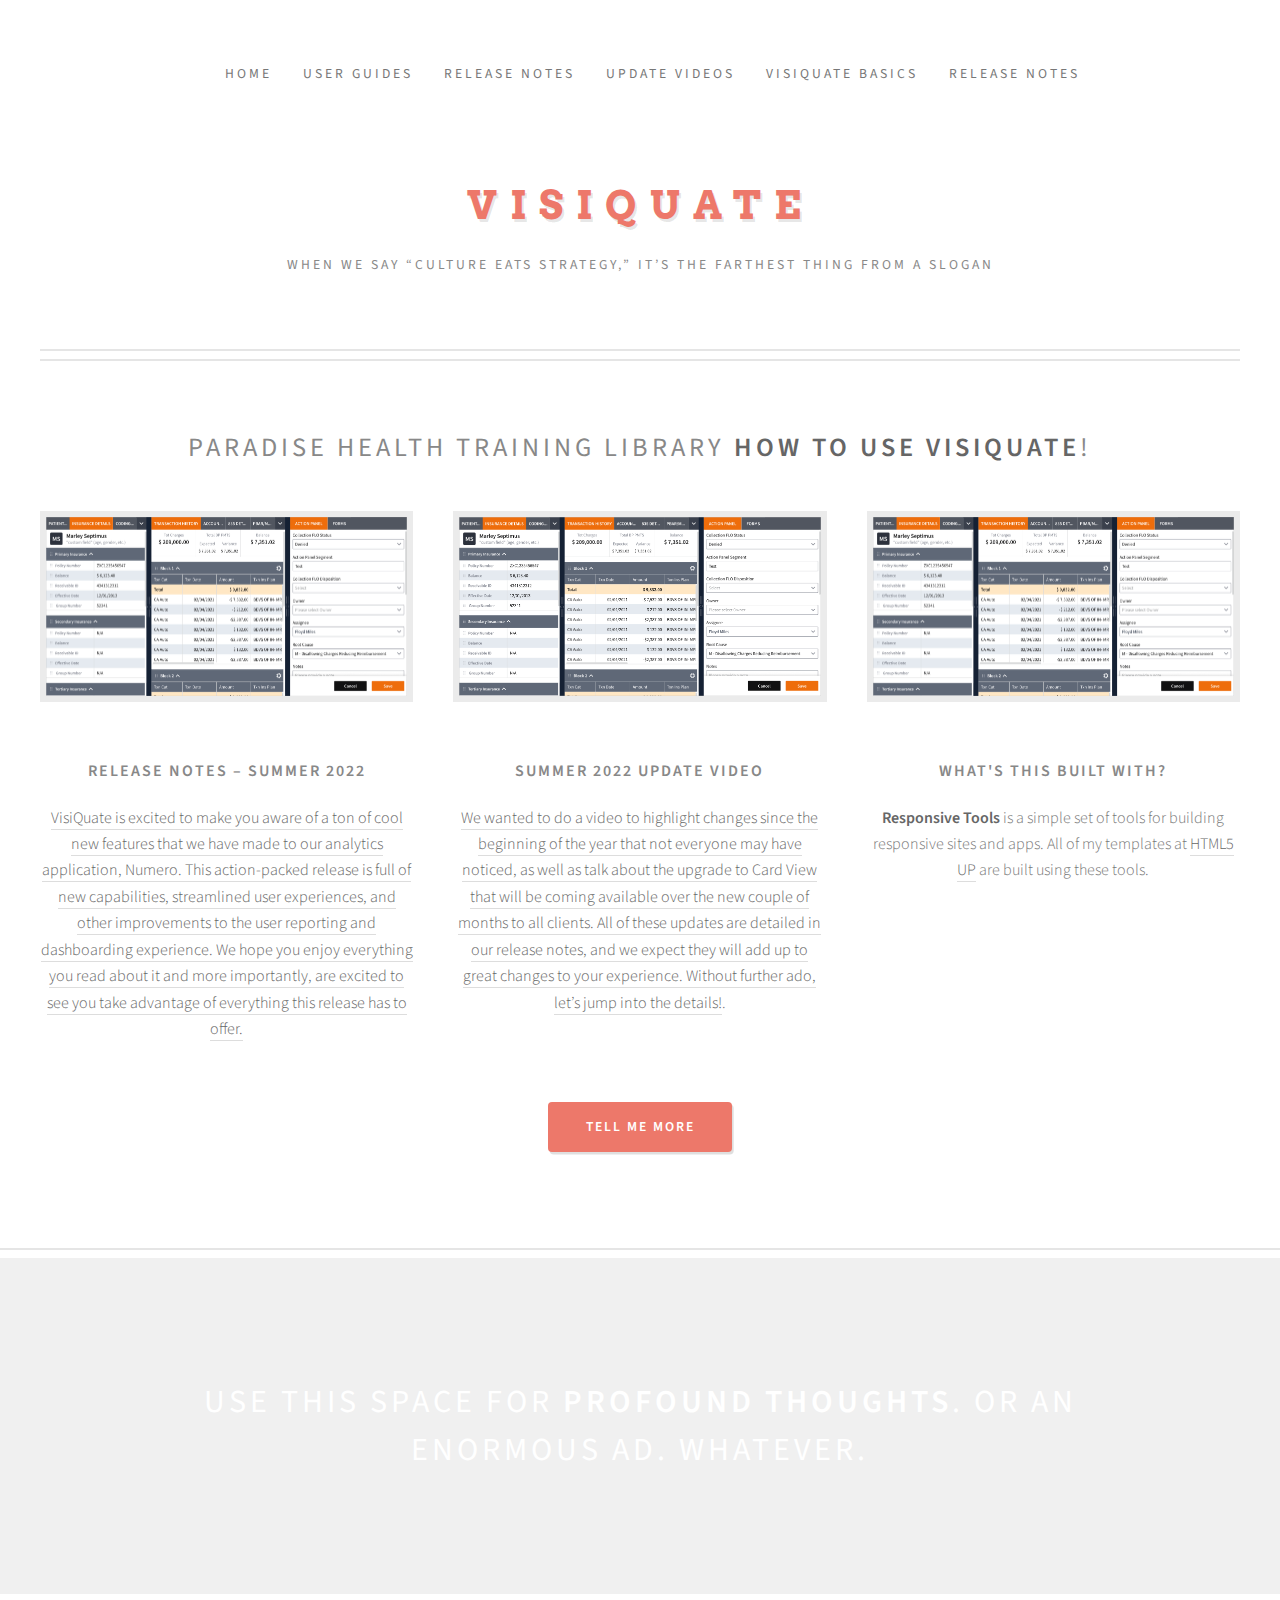
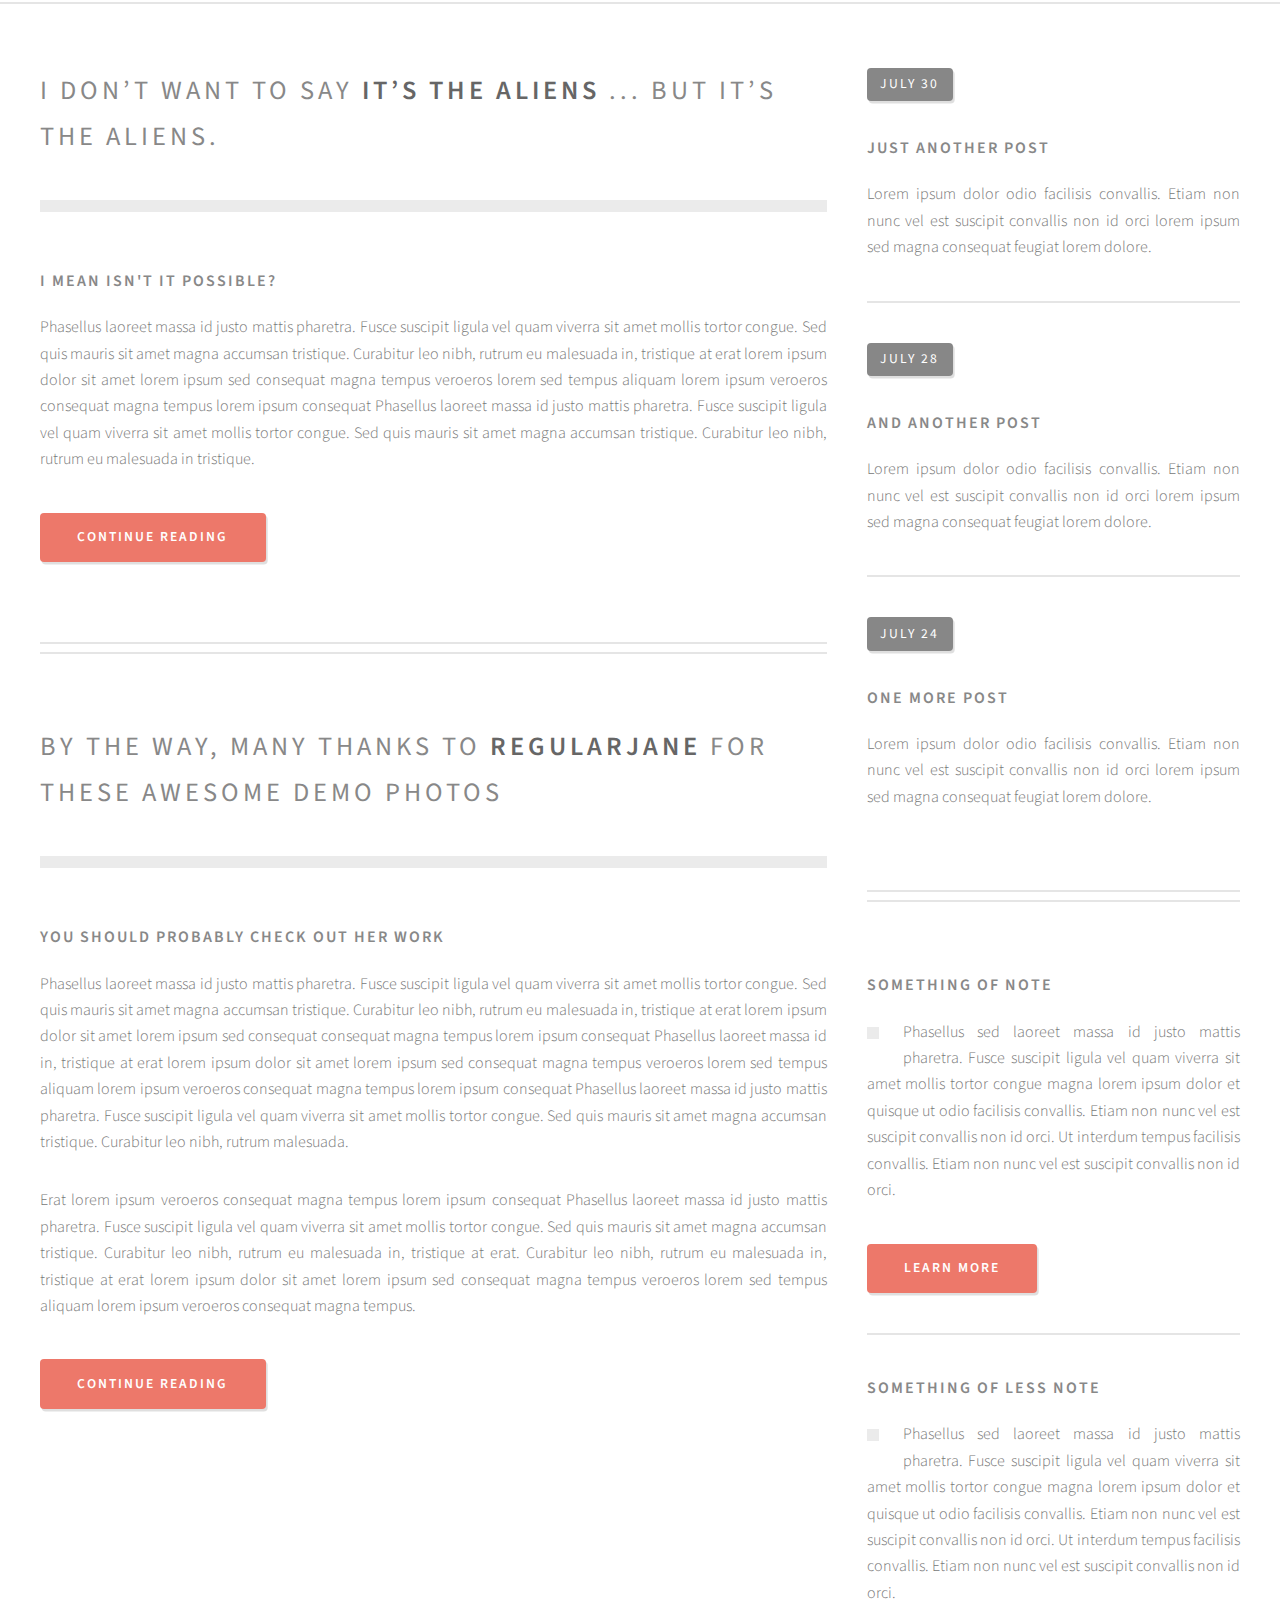
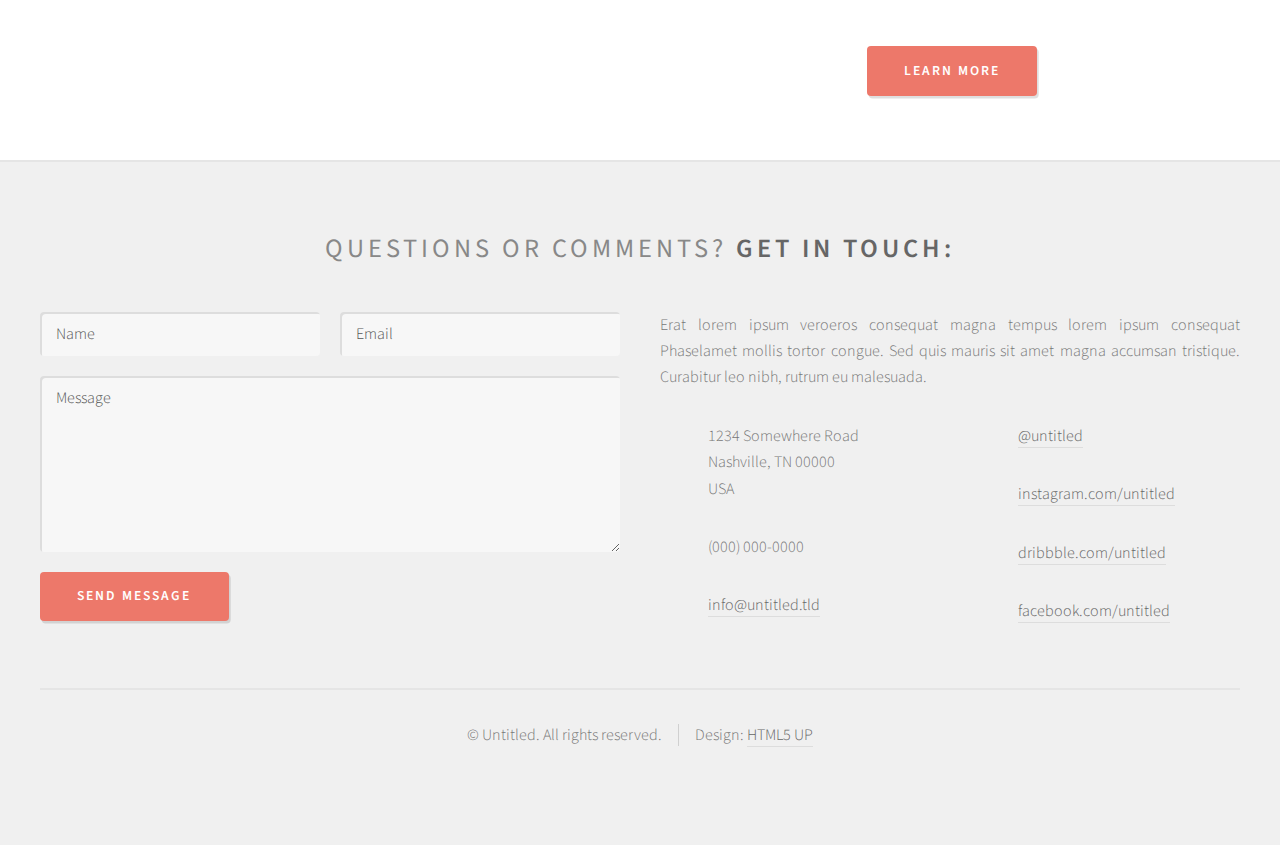
==== commit 97986133: "Create home page and linked to release notes" ====
--- a/index.html
+++ b/index.html
@@ -1,1290 +1,378 @@
-<!DOCTYPE html>
-<html lang="en">
-
-<head>
-  <meta charset="UTF-8" />
-  <meta http-equiv="X-UA-Compatible" content="IE=edge">
-  <meta name="viewport" content="width=device-width, initial-scale=1, minimum-scale=1.0, shrink-to-fit=no">
-  <link href="assets/images/favicon.png" rel="icon" />
-  <title>Documentation | Your ThemeForest item Name</title>
-  <meta name="description" content="Your ThemeForest item Name and description">
-  <meta name="author" content="harnishdesign.net">
-
-  <!-- Stylesheet
-============================== -->
-  <!-- Bootstrap -->
-  <link rel="stylesheet" type="text/css" href="assets/vendor/bootstrap/css/bootstrap.min.css" />
-  <!-- Font Awesome Icon -->
-  <link rel="stylesheet" type="text/css" href="assets/vendor/font-awesome/css/all.min.css" />
-  <!-- Magnific Popup -->
-  <link rel="stylesheet" type="text/css" href="assets/vendor/magnific-popup/magnific-popup.min.css" />
-  <!-- Highlight Syntax -->
-  <link rel="stylesheet" type="text/css" href="assets/vendor/highlight.js/styles/github.css" />
-  <!-- Custom Stylesheet -->
-  <link rel="stylesheet" type="text/css" href="assets/css/stylesheet.css" />
-</head>
-
-<body data-spy="scroll" data-target=".idocs-navigation" data-offset="125">
-
-  <!-- Preloader -->
-  <div class="preloader">
-    <div class="lds-ellipsis">
-      <div></div>
-      <div></div>
-      <div></div>
-      <div></div>
-    </div>
-  </div>
-  <!-- Preloader End -->
-
-  <!-- Document Wrapper
-=============================== -->
-  <div id="main-wrapper">
-
-    <!-- Header
-  ============================ -->
-    <header id="header" class="sticky-top">
-      <!-- Navbar -->
-      <nav class="primary-menu navbar navbar-expand-lg navbar-dropdown-dark">
-        <div class="container-fluid">
-          <!-- Sidebar Toggler -->
-          <button id="sidebarCollapse" class="navbar-toggler d-block d-md-none" type="button"><span></span><span class="w-75"></span><span class="w-50"></span></button>
-          <!-- Logo -->
-          <a class="logo ml-md-3" href="index.html" title="iDocs Template"> <img src="assets/images/logo2.png" alt="iDocs Template" height="auto" width="100%" /> </a>
-          <!-- <span class="text-2 ml-2">v1.0</span> -->
-          <!-- Logo End -->
-
-          <!-- Navbar Toggler -->
-          <button class="navbar-toggler ml-auto" type="button" data-toggle="collapse" data-target="#header-nav"><span></span><span></span><span></span></button>
-
-          <div id="header-nav" class="collapse navbar-collapse justify-content-end">
-            <ul class="navbar-nav">
-              <li><a target="_blank" href="https://themeforest.net/user/harnishdesign/portfolio?ref=HarnishDesign">Release Notes</a></li>
-              <li class="dropdown"> <a class="dropdown-toggle" href="#">User Guides</a>
-                <ul class="dropdown-menu">
-                  <li><a class="dropdown-item" href="#">Action</a></li>
-                  <li class="dropdown"><a class="dropdown-item dropdown-toggle" href="#">User Guides</a>
-                    <ul class="dropdown-menu">
-                      <li><a class="dropdown-item" href="index.html">Action</a></li>
-                      <li><a class="dropdown-item" href="feature-header-dark.html">Another Action</a></li>
-                      <li><a class="dropdown-item" href="feature-header-primary.html">Something Else Here</a></li>
-                      <li><a class="dropdown-item" href="index-2.html">Another Link</a></li>
-                    </ul>
-                  </li>
-                  <li><a class="dropdown-item" href="#">Another Action</a>
-                  <li><a class="dropdown-item" href="#">Something Else Here</a></li>
-                </ul>
-              </li>
-              <li><a target="_blank" href="https://themeforest.net/user/harnishdesign/portfolio?ref=HarnishDesign">Update Videos</a></li>
-              <li><a target="_blank" href="https://themeforest.net/user/harnishdesign/#contact?ref=HarnishDesign">VISIQUATE basics</a></li>
-            </ul>
-          </div>
-          <ul class="social-icons social-icons-sm ml-lg-2 mr-2">
-            <li class="social-icons-twitter"><a data-toggle="tooltip" href="https://www.facebook.com/visiquateua/" target="_blank" title="" data-original-title="Twitter"><i class="fab fa-twitter"></i></a></li>
-            <li class="social-icons-facebook"><a data-toggle="tooltip" href="https://www.facebook.com/visiquateua" target="_blank" title="" data-original-title="Facebook"><i class="fab fa-facebook-f"></i></a></li>
-            <li class="social-icons-dribbble"><a data-toggle="tooltip" href="https://www.facebook.com/visiquateua/" target="_blank" title="" data-original-title="Dribbble"><i class="fab fa-dribbble"></i></a></li>
-          </ul>
-        </div>
-      </nav>
-      <!-- Navbar End -->
-    </header>
-    <!-- Header End -->
-
-    <!-- Content
-  ============================ -->
-    <div id="content" role="main">
-
-      <!-- Sidebar Navigation
-	============================ -->
-      <div class="idocs-navigation bg-dark docs-navigation-dark">
-        <ul class="nav flex-column ">
-          <li class="nav-item"><a class="nav-link active" href="#idocs_start">Summary</a>
-          <li class="nav-item"><a class="nav-link active" href="#New_Features_in_Action_Panel">New Features in Action Panel</a>
-            <ul class="nav flex-column">
-              <li class="nav-item"><a class="nav-link" href="#ActionPanelStaysOpen">Action Panel Stays Open</a></li>
-              <li class="nav-item"><a class="nav-link" href="#Changed_behavior">Changed the behavior of the Action Panel and Item History</a></li>
-              <li class="nav-item"><a class="nav-link" href="#right_side_panel">Item History opens in the right-side panel</a></li>
-              <li class="nav-item"><a class="nav-link" href="#item_history_opens">Item History opens next to Action Panel</a></li>
-              <li class="nav-item"><a class="nav-link" href="#closing_item_history">Closing Item History</a></li>
-              <li class="nav-item"><a class="nav-link" href="#showingFieldValuesonTimelineDetail">Showing Field Values on Timeline Detail</a></li>
-              <li class="nav-item"><a class="nav-link" href="#FiltersResetGridandActionPanel">Filters Reset Grid and Action Panel</a></li>
-              <li class="nav-item"><a class="nav-link" href="#saving">Saving Action Panel Changes</a></li>
-              <li class="nav-item"><a class="nav-link" href="#read_only_action_panel">Read-only Action Panel</a></li>
-              <li class="nav-item"><a class="nav-link" href="#keyboardNavigation">Keyboard Navigation</a></li>
-            </ul>
-          </li>
-          <li class="nav-item"><a class="nav-link" href="#miscellaneous">Miscellaneous</a>
-            <ul class="nav flex-column">
-              <li class="nav-item"><a class="nav-link" href="#GridViewFiltering">Grid View Filtering</a></li>
-              <li class="nav-item"><a class="nav-link" href="#DMAandPayFlo">DMA and PayFlo Content Updates</a></li>
-              <li class="nav-item"><a class="nav-link" href="#UserManagement">User Management</a></li>
-              <li class="nav-item"><a class="nav-link" href="#ImprovedPerformance">Improved Performance of Report Tree</a></li>
-            </ul>
-          </li>
-          <li class="nav-item"><a class="nav-link" href="#NewFeaturesinCardView">New Features in CardView</a>
-            <ul class="nav flex-column">
-              <li class="nav-item"><a class="nav-link" href="#ResizingPanels">Resizing Panels</a></li>
-              <li class="nav-item"><a class="nav-link" href="#DraggingTabs">Dragging Tabs</a></li>
-              <li class="nav-item"><a class="nav-link" href="#selectingTabs">Selecting Tabs</a></li>
-              <li class="nav-item"><a class="nav-link" href="#verticalGrid">Vertical Grid</a></li>
-              <li class="nav-item"><a class="nav-link" href="#horizontalGrid">Horizontal Grid</a></li>
-            </ul>
-          </li>
-          <li class="nav-item"><a class="nav-link" href="#displayingDetailedCardinAccountActivity">Displaying Detailed Card in Account Activity</a>
-          <li class="nav-item"><a class="nav-link" href="#restoringDefaultLayouts">Restoring Default Layouts</a></li>
-          <li class="nav-item"><a class="nav-link" href="#userCustomConfiguration">User Custom Configuration</a></li>
-          <li class="nav-item"><a class="nav-link" href="#synchronization">Action Panel and Account Activity Synchronization</a></li>
-          <li class="nav-item"><a class="nav-link" href="#closingRightSection">Closing Right Section</a></li>
-          <li class="nav-item"><a class="nav-link" href="#rules">Showing Rules Reprocessing Notifications</a>
-
-          </li>
-        </ul>
-      </div>
-
-      <!-- Docs Content
-	============================ -->
-      <div class="idocs-content">
-        <div class="container">
-
-          <!-- Getting Started
-		============================ -->
-          <section id="idocs_start">
-            <p>
-            <form method="get" action="External VisiQuate Release Notes (Action Panel) - Summer.pdf">
-              <button type="submit">Download in PDF</button>
-            </form>
-            </p>
-            <h1>VisiQuate Release Notes</h1>
-            <h2>Summer 2022</h2>
-          </section>
-
-          <hr class="divider">
-
-          <!-- Summary
-		============================ -->
-          <section id="idocs_installation">
-            <h2>Summary</h2>
-            <p>
-              Since the first of this year, we’ve made a number of updates to our products that should help users be more efficient in how they interact with our products, enabled some updates in user management and put in some requested features.
-              All of these capabilities are already available for you in your environments, so you may have noticed some of these already.
-            </p>
-            <p>
-              In addition, over the next couple of months we will be rolling out a revamped card view. Card View now offers a more user-friendly format of a consolidated suite of data about a patient’s account. Now you can customize the interface
-              even more by taking advantage of the following set of enhancements:
-            </p>
-            <ul>
-
-              <li>Panels resizing
-
-              <li>Tabs and columns dragging
-
-              <li>Rows reordering
-
-              <li>Vertical and horizontal grid resizing
-
-              <li>Sorting and filtering grids and much more.
-              </li>
-            </ul>We hope you enjoy the available capabilities. If you have questions on when the new card view will be available for your domain, please contact your account manager.
-            <p>
-              <img src="assets\images\Summary.png" height="auto" width="100%" alt="alt_text" title="image_tooltip">
-            </p>
-
-          </section>
-
-          <!-- New_Features_in_Action_Panel
-        ============================ -->
-          <section id="New_Features_in_Action_Panel">
-            <h1>New Features in Action Panel</h1>
-
-            <p>
-              This section describes how AP has been improved to bring users the best experience while working and taking advantage of all the available features.
-            </p>
-          </section>
-
-          <hr class="divider">
-
-          <!-- Action Panel Stays Open
-		============================ -->
-          <section id="ActionPanelStaysOpen">
-            <h2>Action Panel Stays Open</h2>
-
-
-            <p>
-              In Flo, the Action Panel can stay open while users select other or additional records in the grid. This will help users reduce the number of clicks to reopen the panel when selecting a new record.
-            </p>
-            <p>
-
-              <img src="assets\images\ActionPanelStaysOpen.png" height="auto" width="100%" alt="alt_text" title="image_tooltip">
-
-
-            </p>
-            <p>
-              In this new feature, Action Panel fields are updated automatically as the users select/deselect accounts on a grid.
-            </p>
-            <p>
-
-              <img src="assets\images\Responsive Action Panel2.png" height="auto" width="100%" alt="alt_text" title="image_tooltip">
-
-            </p>
-            <p>
-              Users see changes immediately without the need for additional clicks or reloading the page.
-            </p>
-            <img src="assets\images\Responsive Action Panel3.png" height="auto" width="100%" alt="alt_text" title="image_tooltip">
-
-          </section>
-
-          <hr class="divider">
-
-          <!-- Changed the behavior of the Action Panel and Item History
-============================ -->
-          <section id="Changed_behavior">
-            <h2>Changed the behavior of the Action Panel and Item History</h2>
-          </section>
-
-          <hr class="divider">
-
-          <!-- Item History opens in the right-side panel
-============================ -->
-          <section id="right_side_panel">
-            <h2>Item History opens in the right-side panel</h2>
-            <p>
-              User can now open Item History in a right-side panel when only one account is selected and the Action Panel is closed or Worklist Options is open.
-            </p>
-            <p>
-              <img src="assets\images\Item History opens in the right-side panel.png" height="auto" width="100%" alt="alt_text" title="image_tooltip">
-            </p>
-            <p>
-              <strong>Note: </strong>When Item History is open as a right-side panel, the user can select a different Worklist item by clicking it. The previous item is automatically deselected and the history panel is reloaded with the contents
-              related to the newly selected item.
-            </p>
-          </section>
-
-          <hr class="divider">
-
-          <!-- Item History opens next to Action Panel
-============================ -->
-          <section id="item_history_opens">
-            <h2>Item History opens next to Action Panel</h2>
-            <p>
-              Item History now opens next to the Action Panel when only one account is selected and the Action Panel is open.
-            </p>
-            <p>
-              <img src="assets\images\Action Panel & Item History.png" height="auto" width="100%" alt="alt_text" title="image_tooltip">
-            </p>
-            <p>
-              <strong>Note: </strong>When the user selects another Worklist item or deselects the currently selected item, Item History automatically closes.
-            </p>
-          </section>
-
-          <hr class="divider">
-
-          <!-- Closing Item History
-============================ -->
-          <section id="closing_item_history">
-            <h3>Closing Item History</h3>
-            <p>
-              Now Item History closes If:
-            </p>
-            <ul>
-
-              <li>The user clicks the Item History button while Item History is open.
-
-              <li>The user opens another panel.
-
-              <li>The user deselects the Worklist item.
-
-              <li>The user selects one more Worklist item by selecting its check box.
-              </li>
-            </ul>
-          </section>
-
-          <hr class="divider">
-
-          <!-- Showing Field Values on Timeline Detail
-============================ -->
-          <section id="showingFieldValuesonTimelineDetail">
-            <p>
-              We have updated the Timeline Details panel which allows users to show compact history, standard history, or expanded history by selecting radio buttons. Now the compact version shows users the field values instead of the field names.
-            </p>
-
-            <table class="table table-bordered">
-              <thead class="table-dark">
-                <tr>
-                  <td><strong>New contracted version</strong>
-                  </td>
-                  <td><strong>Old contracted version</strong>
-                  </td>
-                </tr>
-              </thead>
-              <tr>
-                <td>
-                  <img src="assets\images\Showing Field Values on Timeline Detail.png" height="auto" width="100%" alt="alt_text" title="image_tooltip">
-
-                </td>
-                <td>
-                  <img src="assets\images\Showing Field Values on Timeline Detail2.png" height="auto" width="100%" alt="alt_text" title="image_tooltip">
-
-                </td>
-              </tr>
-            </table>
-          </section>
-
-          <hr class="divider">
-
-          <!-- Filters Reset Grid and Action Panel
-============================ -->
-          <section id="FiltersResetGridandActionPanel">
-            <h2>Filters Reset Grid and Action Panel </h2>
-
-
-            <p>
-              Currently if a user selects one or more accounts and then applies filters to the workflow grid, the accounts remain selected, even if they don’t qualify for the filters. In order to ensure a consistent experience and avoid potential
-              issues of incorrectly updating accounts, the system will now unselect any accounts and close the action panel when filters are applied to the grid.
-            </p>
-            <p>
-
-              <img src="assets\images\Filters Reset.png" height="auto" width="100%" alt="alt_text" title="image_tooltip">
-
-            </p>
-
-          </section>
-
-          <hr class="divider">
-
-          <!-- Saving Action Panel Changes
-============================ -->
-          <section id="saving">
-            <h2>Saving Action Panel Changes</h2>
-
-
-            <p>
-              This new feature prevents the user from losing unsaved changes made in the Action Panel. Before closing the Action Panel with unsaved changes and making other changes in the worklist, a dialog window appears prompting the user to make a
-              decision whether to save the changes made in the Action Panel.
-            </p>
-            <p>
-
-              <img src="assets\images\Saving Action Panel Changes.png" height="auto" width="50%" alt="alt_text" title="image_tooltip">
-
-            </p>
-          </section>
-
-          <hr class="divider">
-
-          <!-- Read-only Action Panel
-============================ -->
-          <section id="read_only_action_panel">
-
-            <h2>Read-only Action Panel</h2>
-
-
-            <p>
-              Now users without permission to edit worklist items can view Action Panel fields and values in the read-only mode. This allows sites to grant users access to see the Action Panel and its fields for training, audit, or other purposes
-              without allowing users to make changes if they shouldn’t do so.
-            </p>
-            <p>
-
-              <img src="assets\images\Read-only Action Panel_Cropped.png" height="auto" width="70%" alt="alt_text" title="image_tooltip">
-
-            </p>
-
-          </section>
-
-          <hr class="divider">
-
-          <!-- Keyboard Navigation
-============================ -->
-          <section id="keyboardNavigation">
-            <h2>Keyboard Navigation</h2>
-
-
-            <p>
-              In the Action Panel, users now can move between the fields using the keyboard. Press the Tab button to move down or the Shift+Tab buttons to move up on the panel.
-            </p>
-
-            <table>
-              <tr>
-                <td>
-                  <img src="assets\images\Keyboard Navigation.png" height="auto" width="96%" alt="alt_text" title="image_tooltip">
-
-                </td>
-                <td>
-                  <img src="assets\images\Keyboard Navigation2.png" height="auto" width="100%" alt="alt_text" title="image_tooltip">
-
-                </td>
-              </tr>
-            </table>
-
-            <hr class="divider">
-
-            <!-- Miscellaneous
-============================ -->
-            <section id="miscellaneous">
-              <h1>Miscellaneous Features and Improvements</h1>
-
-              <hr class="divider">
-              <section id="GridViewFiltering">
-                <h2>Grid View Filtering</h2>
-
-
-                <p>
-                  We’ve made updates to how the grid view filtering works, as well as how the numeric and date fields display. These updates help ensure consistency in what users see, and how they can filter values.
-                </p>
-                <p>
-                  The formatting of the grid view will now appear as:
-                </p>
-
-
-                <table class="table table-bordered">
-                  <thead class="table-dark">
-                    <tr>
-                      <td>Column Type
-                      </td>
-                      <td>Pattern
-                      </td>
-                      <td>Examples
-                      </td>
-                    </tr>
-                  </thead>
-                  <tr>
-                    <td>Numeric fields
-                    </td>
-                    <td>Integer or decimal
-                      <p>
-                        Every three digits of the integer are separated by spaces
-                      <p>
-                        The full stop is used to separate decimal digits
-                      <p>
-                        '-' sign is used in negative values, no space between the sign and the number
-                    </td>
-                    <td>12 222
-                      <p>
-                        -12 222
-                      <p>
-                        12 222 222.22222
-                    </td>
-                  </tr>
-                  <tr>
-                    <td>Currency fields
-                    </td>
-                    <td>1. $ {full or abbreviated positive integer or decimal}
-                      <p>
-                        2. -$ {full or abbreviated positive integer or decimal}
-                      <p>
-                        3. {full or abbreviated positive or negative integer or decimal}
-                      <p>
-                        '$' sign is used before the number w/ one space between the sign and the number
-                    </td>
-                    <td>$ 45.21
-                      <p>
-                        45.21
-                      <p>
-                        -$ 5 777.24
-                      <p>
-                        $ 1 189 777.22
-                    </td>
-                  </tr>
-                  <tr>
-                    <td>% fields
-                    </td>
-                    <td>1. {full or abbreviated positive or negative integer or decimal} %
-                      <p>
-                        2. {full or abbreviated positive or negative integer or decimal}
-                      <p>
-                        '%' sign is used after the number w/o spaces between the sign and the number
-                    </td>
-                    <td>42
-                      <p>
-                        42.2%
-                      <p>
-                        -42%
-                    </td>
-                  </tr>
-                  <tr>
-                    <td>Date fields
-                    </td>
-                    <td>mm/dd/yyyy
-                    </td>
-                    <td>05/02/2022
-                    </td>
-                  </tr>
-                  <tr>
-                    <td colspan="3">Abbreviation Rules
-                    </td>
-                  </tr>
-                  <tr>
-                    <td>Numeric fields
-                    </td>
-                    <td>Integers
-                      <p>
-                        Numbers &lt; 10 000 -> show a raw number (no spaces or symbols)
-                      <p>
-                        Numbers >= 10 000 but &lt;1 000 000 -> shorten using the 'K' symbol, on hover show the full value
-                      <p>
-                        Numbers >= 1 000 000 -> shorten using the 'M' symbol, on hover show the full value
-                      <p>
-                        The same applies to negative numbers
-                    </td>
-                    <td>12 000 or 12 222 -> 12K
-                      <p>
-                        120 000 or 120 222 -> 120K
-                      <p>
-                        1 200 000 or 1 222 222 -> 1.2M
-                      <p>
-                        12 000 000 or 12 222 222 -> 12M
-                      <p>
-                        120 000 000 or 120 222 222 -> 120M
-                    </td>
-                  </tr>
-                  <tr>
-                    <td>Numeric fields
-                    </td>
-                    <td>Decimals
-                      <p>
-                        Same as integers
-                    </td>
-                    <td>12 000 000.1 -> 12M
-                    </td>
-                  </tr>
-                  <tr>
-                    <td>Currency fields
-                    </td>
-                    <td>$ {abbreviated numeric value}
-                    </td>
-                    <td>$ 120M
-                      <p>
-                        -$ 120M
-                    </td>
-                  </tr>
-                  <tr>
-                    <td>% fields
-                    </td>
-                    <td>N/A
-                    </td>
-                    <td>N/A
-                    </td>
-                  </tr>
-                  <tr>
-                    <td>Date fields
-                    </td>
-                    <td>N/A
-                    </td>
-                    <td>N/A
-                    </td>
-                  </tr>
-                </table>
-
-
-                <p>
-                  And filtering in the grid view now accepts the following options:
-                </p>
-
-                <table class="table table-bordered">
-                  <tr>
-                    <td>Column Type
-                    </td>
-                    <td>Allowed filter values
-                    </td>
-                    <td>Single Value Examples
-                    </td>
-                    <td>Multiple Value Examples
-                    </td>
-                  </tr>
-                  <tr>
-                    <td>Numeric fields (positive numbers)
-                    </td>
-                    <td>1. Full integer
-                      <p>
-                        2. Abbreviated integer (copied from the grid or in the format that matches values on the grid)
-                      <p>
-                        3. Full decimal
-                      <p>
-                        4. Abbreviated decimal (copied from the grid or in the format that matches values on the grid
-                    </td>
-                    <td>12222
-                      <p>
-                        12 222
-                      <p>
-                        12222.222
-                      <p>
-                        12K
-                      <p>
-                        1.2k
-                    </td>
-                    <td>12222,13 222,12222.222,1.7k,13 222 111,120M
-                      <p>
-
-                    </td>
-                  </tr>
-                  <tr>
-                    <td>Numeric fields (negative numbers)
-                    </td>
-                    <td>-{full or abbreviated positive integer or decimal}
-                    </td>
-                    <td>-12222
-                      <p>
-                        - 12 222
-                      <p>
-                        -12K
-                      <p>
-                        - 120M
-                    </td>
-                    <td>-12222,- 13 222,12222.222,1.7k
-                    </td>
-                  </tr>
-                  <tr>
-                    <td>Currency fields
-                    </td>
-                    <td>1. ${full or abbreviated positive integer or decimal}
-                      <p>
-                        2. -${full or abbreviated positive integer or decimal}
-                      <p>
-                        3. {full or abbreviated positive or negative integer or decimal}
-                    </td>
-                    <td>$ 45.21
-                      <p>
-                        45.21
-                      <p>
-                        -$ 5 777.24
-                      <p>
-                        $ 1 189 777.22
-                      <p>
-                        - $ 120 M
-                    </td>
-                    <td>$ 45.21,45.21,-$ 5 777.24,- $ 120M,-$121m
-                    </td>
-                  </tr>
-                  <tr>
-                    <td>% fields
-                    </td>
-                    <td>1. {full positive or negative integer or decimal}%
-                      <p>
-                        2. {full positive or negative integer or decimal}
-                    </td>
-                    <td>42
-                      <p>
-                        42%
-                      <p>
-                        -42%
-                    </td>
-                    <td>42,43%,-41%
-                    </td>
-                  </tr>
-                  <tr>
-                    <td>Date fields
-                    </td>
-                    <td>1. mm/dd/yyyy
-                      <p>
-                        2. {full or abbreviated name of the month}
-                      <p>
-                        3. {full or abbreviated name of the month} {year}
-                    </td>
-                    <td>05/02/2022
-                      <p>
-                        February
-                      <p>
-                        Feb 2022
-                    </td>
-                    <td>05/02/2022,Feb 2021,February2020
-                    </td>
-                  </tr>
-                </table>
-
-                <hr class="divider">
-
-                <!-- DMA and PayFlo Content Updates
-============================ -->
-                <section id="DMAandPayFlo">
-                  <h2>DMA and PayFlo Content Updates</h2>
-
-
-                  <ul>
-
-                    <li>New EOB Lookup table - Our team has updated the EOB lookup table to utilize both CARC and RARC codes to drive denial sub-type and a new opportunity rank field (replaces the opportunity percentage).
-                      <ul>
-
-                        <li>Opportunity Rank can be used to replace the opportunity percentage field. The new field utilizes just high/medium/low to provide directional guidance and is based on a review of data aggregated from across client sites by
-                          our denial experts. The move to a 3-tier rank vs a percentage was made because the percentages were generally grouped to just 3 values, and it was felt they were overly specific.
-                        </li>
-                      </ul>
-
-                    <li>All standard codes (revenue, CPT/HCPCs, CARC, RARC) were updated to the latest standards
-
-                    <li>Standard fields were added for low dollar, low opportunity, and RARC hierarchy. Logic was updated for high dollar flags, payment variance (previously underpaid) amounts and flags.
-
-                    <li>Additional logic was embedded within the CARC Hierarchy lookup so it includes RARC as well as denial opportunity and complexity, in addition to the dollar amount.
-
-                    <li>Please work with your account manager and support team to take advantage of these changes. <strong>Review will be required to merge any EOB lookup customizations that have been done for your site with the updates that have
-                        been made to our standard</strong>
-                    </li>
-                  </ul>
-                </section>
-
-                <hr class="divider">
-
-                <!-- User Management
-============================ -->
-                <section id="UserManagement">
-                  <h2>User Management</h2>
-
-
-                  <p>
-                    For users that have access to the user management features within Visiquate, the following changes have been made.
-                  </p>
-                  <h3>User Creation and Activation Date</h3>
-
-
-                  <p>
-                    When editing user account, you can now see additional information: the date of account creation and the most recent date when the account was activated.
-                  </p>
-                  <p>
-
-                    <img src="assets\images\User Creation and Activation Date.png" height="auto" width="100%" alt="alt_text" title="image_tooltip">
-
-                  </p>
-                  <p>
-
-                    <img src="assets\images\User Creation and Activation Date2.png" height="auto" width="100%" alt="alt_text" title="image_tooltip">
-
-                  </p>
-                  <p>
-                    To view this information:
-                  </p>
-                  <ol>
-
-                    <li>Open the User Management window from the top-right User menu.
-
-                    <li>Right-click a profile and select <strong>Edit</strong>.
-                    </li>
-                  </ol>
-                  <p>
-                    In the opened window, information about the creation and activation of a user is displayed.
-                  </p>
-                  <p>
-                    <strong>Note:</strong> Some profiles may contain only the creation date.
-                  </p>
-                  <!-- Indication of Deactivated Users
-  ============================ -->
-                  <h3>Indication of Deactivated Users</h3>
-
-
-                  <p>
-                    Added better indication of deactivated users, which is now available in the Edit Users dialog window.
-                  </p>
-                  <p>
-
-                    <img src="assets\images\deactivated.png" height="auto" width="100%" alt="alt_text" title="image_tooltip">
-
-                  </p>
-                  <p>
-                    To view this information:
-                  </p>
-                  <ol>
-
-                    <li>Open the User Management window from the top-right User menu.
-
-                    <li>Select the <strong>Deactivated Users</strong> check box and right-click a profile.
-                    </li>
-                  </ol>
-                  <p>
-                    In the opened Edit Users dialog window, information about user deactivation is displayed.
-                  </p>
-                  <h3>Avatar Error Message</h3>
-
-
-                  <p>
-                    When editing a user profile, an error message is now shown if an avatar is bigger than 5 MB.
-                  </p>
-                  <p>
-
-                    <img src="assets\images\error.png" height="auto" width="100%" alt="alt_text" title="image_tooltip">
-
-                  </p>
-                </section>
-
-                <hr class="divider">
-
-                <!-- Improved Performance of Report Tree
-============================ -->
-                <section id="ImprovedPerformance">
-                  <h2>Improved Performance of Report Tree</h2>
-
-
-                  <p>
-                    The report tree accessible from the Reports menu on the left panel has improved. In order to speed up content loading, the system now loads it in parts per user request instead of loading all folders and elements at once. That
-                    means that the content in folders is loaded when you open that folder. This way, you see high-level folders immediately without waiting for all the content to be loaded.
-                  </p>
-                  <p>
-
-                    <img src="assets/images/improved.png" height="auto" width="100%" alt="alt_text" title="image_tooltip">
-
-                  </p>
-
-                </section>
-
-
-                <hr class="divider">
-
-                <!-- New Features in CardView
-============================ -->
-                <section id="NewFeaturesinCardView">
-                  <h1>New Features in CardView</h1>
-
-
-                  <p>
-                    This section describes how CardView has been improved to bring users the best experience while working and customizing the app to suit their needs.
-                  </p>
-
-                </section>
-
-
-                <hr class="divider">
-
-                <!-- Resizing Panels
-============================ -->
-                <section id="ResizingPanels">
-                  <h2>Resizing Panels</h2>
-
-
-                  <p>
-                    This feature allows adjusting the size of panels by dragging the boundary of panels left or right. This improves the readability of the content presented in each section.
-                  </p>
-                  <p>
-
-                    <img src="assets\images\panelSizing.png" height="auto" width="100%" alt="alt_text" title="image_tooltip">
-
-                  </p>
-                  Here is the demo
-                  <p>
-                    <img src="assets\images\Resizing_Panels.gif" alt="" height="auto" width="100%">
-                  </p>
-
-                </section>
-                <hr class="divider">
-
-                <!-- Dragging Tabs
-============================ -->
-                <section id="DraggingTabs">
-                  <h2>Dragging Tabs</h2>
-
-
-                  <p>
-                    This feature allows users to reorder tabs on the panel by dragging them. This helps move tabs around to create the most efficient working environment.
-                  </p>
-                  <p>
-
-                    <img style="border: 0;" src="assets/images/DraggableTabs.png" height="auto" width="100%" alt="alt_text" title="image_tooltip">
-
-                  </p>
-
-                </section>
-                <hr class="divider">
-
-                <!-- Selecting Tabs
-============================ -->
-                <section id="selectingTabs">
-
-                  <h2>Selecting Tabs</h2>
-
-
-                  <p>
-                    This feature allows user to open the drop-down menu (2) that lists all the tabs present in the current section and then make a selection.
-                  </p>
-                  <p>
-
-                    <img src="assets/images/TabSwitching.png" height="auto" width="100%" alt="alt_text" title="image_tooltip">
-
-                  </p>
-                </section>
-                <hr class="divider">
-
-                <!-- Vertical Grid
-============================ -->
-                <section id="verticalGrid">
-                  <h2>Vertical Grid </h2>
-
-
-                  <p>
-                    This section lists improvements that bring users the best experience while working and customizing the Vertical Grid.
-                  </p>
-
-                </section>
-                <hr class="divider">
-
-                <!-- Resizing Vertical Grids
-============================ -->
-                <section id="resizingVerticalGrids">
-                  <h3>Resizing Vertical Grids </h3>
-
-
-                  <p>
-                    This feature allows adjusting the size of columns to free the widget’s working space. For example, this allows users to minimize the names column to better see the values column.
-                  </p>
-                  <p>
-
-                    <img src="assets/images/Verticalgridsresizing.png" height="auto" width="100%" alt="alt_text" title="image_tooltip">
-
-                  </p>
-                  <h3>Patient Information Widget </h3>
-
-
-                  <p>
-                    This widget displays the patient’s full name and additional information about such values as gender, age etc., which is now pinned at the top of the main section even when the user scrolls down the grid.
-                  </p>
-                  <p>
-
-                    <img src="assets/images/PatientInformationWidget.png" height="auto" width="100%" alt="alt_text" title="image_tooltip">
-
-                  </p>
-                  <h3>Reordering Rows in Vertical Grid</h3>
-
-
-                  <p>
-                    This feature allows users to reorder rows in the vertical grid by dragging them up/down in the grid. This lets users group information in a more intuitive and task-oriented way.
-                  </p>
-                  <p>
-                    The left alignment and formatting of names and values has improved visual representation for a user that works with the information in the vertical grid.
-                  </p>
-                  <p>
-
-                    <img src="assets/images/ReorderingRows.png" height="auto" width="100%" alt="alt_text" title="image_tooltip">
-
-                  </p>
-                </section>
-                <hr class="divider">
-
-                <!-- Horizontal Grid
-============================ -->
-                <section id="horizontalGrid">
-                  <h2>Horizontal Grid</h2>
-
-
-                  <p>
-                    This section lists improvements that bring users the best experience while working and customizing the Horizontal Grid.
-                  </p>
-                  <p>
-                    <strong>Note: </strong>Horizontal grid options resemble Flo grid options.
-                  </p>
-                  <h3>Resizing Horizontal Grids </h3>
-
-
-                  <p>
-                    This feature allows adjusting the size of columns on the horizontal grid by dragging the boundary of the columns. This lets users view the content of the column in its entirety and minimize other columns.
-                  </p>
-                  <p>
-
-                    <img src="assets/images/Horizontalgridsresizing.png" height="auto" width="100%" alt="alt_text" title="image_tooltip">
-
-                  </p>
-                  <h3>Sorting Grids</h3>
-
-
-                  <p>
-                    This feature allows users to sort content in the grid by sorting content in a column. This allows users to arrange information in a way that helps them see critical data immediately. To sort the column, click the grid header.
-                  </p>
-                  <p>
-
-                    <img src="assets/images/sorting.png" height="auto" width="100%" alt="alt_text" title="image_tooltip">
-
-                  </p>
-                  <h3>Grid Options</h3>
-
-
-                  <p>
-                    This feature allows users to configure the grid by:
-                  </p>
-                  <ul>
-
-                    <li>Highlighting even rows to help users navigate in the grid while scrolling, searching, etc.
-
-                    <li>Showing filters box. This feature is similar to the Flo filters except that in Card View users can hide filters to free the columns space. For details on filtering, refer to the section <a
-                        href="#heading=h.uhjvwbq7hniv">Filtering Grids</a>.
-
-                    <li>Specifying which columns to display in the grid. This feature lets users hide certain columns and work only with the columns that users need for the task at hand.
-
-                    <li>Reordering the grid columns. This lets users group content in a more relevant way.
-                      <p>
-
-
-                        <img src="assets/images/GridOptions2.png" height="auto" width="100%" alt="alt_text" title="image_tooltip">
-
-                      </p>
-                    </li>
-                  </ul>
-                  <p>
-                    To open the Grid Options dialog box, click the button in the top right corner of the grid.
-                  </p>
-                  <p>
-
-                    <img src="assets/images/GridOptions.png" height="auto" width="100%" alt="alt_text" title="image_tooltip">
-
-                  </p>
-                  <h3>Filtering Grids</h3>
-
-
-                  <p>
-                    Data in the grid can be filtered using the filtering options displayed in the column header.
-                  </p>
-                  <p>
-                    This option lets users find certain content and filter out the rest of the information.
-                  </p>
-                  <p>
-
-                    <img src="assets/images/filter.png" height="auto" width="100%" alt="alt_text" title="image_tooltip">
-
-                  </p>
-                  <p>
-                    Filter boxes can include configurations for dates, free text, or filter selections depending on the filter type.
-                  </p>
-                  <p>
-                    To add the filtering options, click the Grid Option button in the top right corner of the grid and then select the <strong>Show Filters</strong> check box.
-                  </p>
-                  <p>
-                    <strong>Note:</strong> In Flo, users cannot hide these filters through the Grid Option.
-                  </p>
-                  <p>
-                    For details on all the filtering options, refer to the CardView user guide.
-                  </p>
-                  <h3>Dragging Columns</h3>
-
-
-                  <p>
-                    This feature allows users to reorder columns in the grid by dragging them. This customization lets users compare values and rearrange content to meet the tasks at hand.
-                  </p>
-                  <p>
-                    <strong>Note:</strong> You can also reorder columns from the Grid Option menu. For details, refer to the section <a href="#heading=h.6agyhslewbm5">Grid Options</a>.
-                  </p>
-                  <p>
-
-                    <img src="assets/images/DraggableColumns.png" height="auto" width="100%" alt="alt_text" title="image_tooltip">
-
-                  </p>
-                  <h3>Pinning Columns</h3>
-
-
-                  <p>
-                    This feature allows users to pin a grid column which helps in navigating the grid once you begin scrolling the grid left and right.
-                  </p>
-                  <p>
-
-                    <img src="assets/images/PinColumn.png" height="auto" width="100%" alt="alt_text" title="image_tooltip">
-
-                  </p>
-                  <h3>Dragging Widgets</h3>
-
-
-                  <p>
-                    This feature allows users to change the location of the grid widget within the panel by dragging it.
-                  </p>
-                  <p>
-
-                    <img src="assets/images/DraggableSections.png" height="auto" width="100%" alt="alt_text" title="image_tooltip">
-
-                  </p>
-                  <h3>Multi-Grid Scrolling</h3>
-
-
-                  <p>
-                    This feature allows users to scroll through each separate grid or the entire panel that may include many grids. This helps users navigate and scroll through the widgets faster.
-                  </p>
-                  <p>
-
-                    <img src="assets/images/Multi.png" height="auto" width="100%" alt="alt_text" title="image_tooltip">
-
-                  </p>
-                  <h3>Collapsing/Expanding Widgets</h3>
-
-
-                  <p>
-                    This feature allows users to collapse and expand widgets by clicking the up/down arrow buttons. This functionality helps hide unneeded grid content.
-                  </p>
-                  <p>
-
-                    <img src="assets/images/Collapsing.png" height="auto" width="100%" alt="alt_text" title="image_tooltip">
-
-                  </p>
-                  <h3>Links to Additional Accounts </h3>
-
-
-                  <p>
-                    This feature allows users to drill down to additional Card View accounts by clicking the account number in the grid. This option lets users view other accounts without the need to return to the FLO grid.
-                  </p>
-                  <p>
-
-                    <img src="assets/images/Links.png" height="auto" width="100%" alt="alt_text" title="image_tooltip">
-
-                  </p>
-                </section>
-                <hr class="divider">
-
-                <!-- Displaying Detailed Card in Account Activity
-============================ -->
-                <section id="displayingDetailedCardinAccountActivity">
-                  <h2>Displaying Detailed Card in Account Activity</h2>
-
-
-                  <p>
-                    The detailed card dialog window displayed in the Account Activity tab on Summary Card View has been repositioned to avoid overlapping the Timeline Detail elements when users want to view all the information.
-                  </p>
-                  <p>
-
-                    <img src="assets/images/Displaying.png" height="auto" width="100%" alt="alt_text" title="image_tooltip">
-
-                  </p>
-                </section>
-                <hr class="divider">
-
-                <!-- Restoring Default Layouts
-============================ -->
-                <section id="restoringDefaultLayouts">
-                  <h2>Restoring Default Layouts</h2>
-
-
-                  <p>
-                    This feature allows users to restore the Card View user interface to its default state.
-                  </p>
-                  <p>
-
-                    <img src="assets/images/RestoreDefaultLayout.png" height="auto" width="100%" alt="alt_text" title="image_tooltip">
-
-                  </p>
-                </section>
-                <hr class="divider">
-
-                <!-- User Custom Configuration
-============================ -->
-                <section id="userCustomConfiguration">
-                  <h2>User Custom Configuration</h2>
-
-
-                  <p>
-                    Each change a user makes in Card View is saved as the user’s custom preference.
-                  </p>
-                  <p>
-                    This feature allows users to save customizations across all instances of one CardView.
-                  </p>
-                  <p>
-                    <strong>Note: </strong>Customizations will not apply when a user opens a different CardView. These custom preferences are associated exclusively with the user who set them.
-                  </p>
-                  <p>
-                    For details on CardView customizations that a user can save as custom preferences, refer to the CardView user guide.
-                  </p>
-
-                </section>
-                <hr class="divider">
-
-                <!-- Action Panel and Account Activity Synchronization
-============================ -->
-                <section id="synchronization">
-                  <h2>Action Panel and Account Activity Synchronization </h2>
-
-
-                  <p>
-                    Now work-item history on the Account Activity tab is updated immediately after the user updates and saves the Action Panel. The user does not need to reload the page to view changes made to the account.
-                  </p>
-                  <p>
-
-                    <img src="assets/images/synch.png" height="auto" width="100%" alt="alt_text" title="image_tooltip">
-
-                  </p>
-
-                </section>
-                <hr class="divider">
-
-                <!-- Closing Right Section
-============================ -->
-                <section id="closingRightSection">
-                  <h2>Closing Right Section</h2>
-
-
-                  <p>
-                    This feature allows users to close the right-side section to allow more space for the middle section. This feature is available regardless of the number of tabs in the section.
-                  </p>
-                  <p>
-
-                    <img src="assets/images/close.png" height="auto" width="100%" alt="alt_text" title="image_tooltip">
-
-                  </p>
-                  <p>
-                    As a result, the user hides unnecessary sections to expand the working area.
-                  </p>
-                  <p>
-
-                    <img src="assets/images/close2.png" height="auto" width="100%" alt="alt_text" title="image_tooltip">
-
-                  </p>
-
-                </section>
-                <hr class="divider">
-
-                <!-- Showing Rules Reprocessing Notifications
-============================ -->
-                <section id="rules">
-                  <h2>Showing Rules Reprocessing Notifications</h2>
-
-
-                  <p>
-                    This feature allows users to see notifications about rules reprocessing in all opened tabs including Summary Card View and Forms.
-                  </p>
-                  <p>
-
-                    <img src="assets/images/rules.png" height="auto" width="100%" alt="alt_text" title="image_tooltip">
-
-                  </p>
-                  <p>
-                    These notifications are displayed in Card View as soon as a user clicks <strong>Reprocess </strong>in the Flo Rules grid.
-                  </p>
-                  <p>
-
-                    <img src="assets/images/rules2.png" height="auto" width="100%" alt="alt_text" title="image_tooltip">
-
-                  </p>
-                  <p>
-                    We hope you enjoy the new improvements!
-                  </p>
-                  <p>
-                    You can always let VisiQuate know your feedback at <a href="mailto:support@visiquate.com">support@visiquate.com</a>.
-                  </p>
-                </section>
-
-
-
-                <!-- Content end -->
-
-                <!-- Footer
-  ============================ -->
-                <!--
-                <footer id="footer" class="section bg-dark footer-text-light">
-                  <div class="container">
-                    <ul class="social-icons social-icons-lg social-icons-muted justify-content-center mb-3">
-                      <li><a data-toggle="tooltip" href="https://twitter.com/harnishdesign/" target="_blank" title="" data-original-title="Twitter"><i class="fab fa-twitter"></i></a></li>
-                      <li><a data-toggle="tooltip" href="http://www.facebook.com/harnishdesign/" target="_blank" title="" data-original-title="Facebook"><i class="fab fa-facebook-f"></i></a></li>
-                      <li><a data-toggle="tooltip" href="http://www.dribbble.com/harnishdesign/" target="_blank" title="" data-original-title="Dribbble"><i class="fab fa-dribbble"></i></a></li>
-                      <li><a data-toggle="tooltip" href="http://www.github.com/" target="_blank" title="" data-original-title="GitHub"><i class="fab fa-github"></i></a></li>
-                    </ul>
-                    <p class="text-center">Copyright &copy; 2020 <a href="http://www.harnishdesign.net/idocs-one-page-documentation-html-template/">iDocs</a>. All Rights Reserved.</p>
-                    <p class="text-2 text-center mb-0">Design &amp; Develop by <a class="btn-link" target="_blank" href="http://www.harnishdesign.net/">HarnishDesign</a>.</p>
-                  </div>
-                </footer>
-
-                -->
-        </div>
-        <!-- Document Wrapper end -->
-
-        <!-- Back To Top -->
-        <a id="back-to-top" data-toggle="tooltip" title="Back to Top" href="javascript:void(0)"><i class="fa fa-chevron-up"></i></a>
-
-        <!-- JavaScript
-============================ -->
-        <script src="assets/vendor/jquery/jquery.min.js"></script>
-        <script src="assets/vendor/bootstrap/js/bootstrap.bundle.min.js"></script>
-        <!-- Highlight JS -->
-        <script src="assets/vendor/highlight.js/highlight.min.js"></script>
-        <!-- Easing -->
-        <script src="assets/vendor/jquery.easing/jquery.easing.min.js"></script>
-        <!-- Magnific Popup -->
-        <script src="assets/vendor/magnific-popup/jquery.magnific-popup.min.js"></script>
-        <!-- Custom Script -->
-        <script src="assets/js/theme.js"></script>
-</body>
-
+<!DOCTYPE HTML>
+<!--
+	Strongly Typed by HTML5 UP
+	html5up.net | @ajlkn
+	Free for personal and commercial use under the CCA 3.0 license (html5up.net/license)
+-->
+<html>
+	<head>
+		<title>VISIQUATE</title>
+		<meta charset="utf-8" />
+		<meta name="viewport" content="width=device-width, initial-scale=1, user-scalable=no" />
+		<link rel="stylesheet" href="assets/css/main.css" />
+	</head>
+	<body class="homepage is-preload">
+		<div id="page-wrapper">
+
+			<!-- Header -->
+				<section id="header">
+					<div class="container">
+
+						<!-- Logo -->
+							<h1 id="logo"><a href="index.html">VISIQUATE</a></h1>
+							<p>WHEN WE SAY “CULTURE EATS STRATEGY,” IT’S THE FARTHEST THING FROM A SLOGAN</p>
+
+						<!-- Nav -->
+							<nav id="nav">
+								<ul>
+									<li><a class="icon solid fa-home" href="index.html"><span>Home</span></a></li>
+									<li>
+										<a href="#" class="icon fa-chart-bar"><span>User Guides</span></a>
+										<ul>
+											<li><a href="user_guide.html">VisiQuate User Guide</a></li>
+											<li><a href="#">Visual Insight Overview</a></li>
+											<li><a href="#">Flo User Guide</a></li>
+											<li><a href="#">Introduction to Card View</a></li>
+
+											<li>
+												<a href="#">Flo</a>
+												<ul>
+													<li><a href="#">Magna phasellus</a></li>
+													<li><a href="#">Etiam dolore nisl</a></li>
+													<li><a href="#">Phasellus consequat</a></li>
+												</ul>
+											</li>
+											<li><a href="#">Common Flo Operators</a></li>
+										</ul>
+									</li>
+									<li><a class="icon solid fa-cog" href="releaseNotes.html"><span>Release Notes</span></a></li>
+									<!-- used to be Left Sidebar -->
+									<li><a class="icon solid fa-retweet" href="right-sidebar.html"><span>Update Videos</span></a></li>
+									<!-- used to be Right Sidebar -->
+									<li><a class="icon solid fa-sitemap" href="test.html"><span>VISIQUATE BASICS</span></a></li>
+									<li><a class="icon solid fa-sitemap" href="../iDocs/index-2.html"><span>Release Notes</span></a></li>
+								</ul>
+							</nav>
+
+					</div>
+				</section>
+
+			<!-- Features -->
+				<section id="features">
+					<div class="container">
+						<header>
+							<h2>Paradise Health Training Library <strong>HOW TO USE VISIQUATE</strong>!</h2>
+						</header>
+						<div class="row aln-center">
+							<div class="col-4 col-6-medium col-12-small">
+
+								<!-- Feature -->
+									<section>
+										<a href="#" class="image featured"><img src="assets\images\cv.png" alt="" /></a>
+										<header>
+											<h3>Release Notes – Summer 2022 </h3>
+										</header>
+										<p><a href="releaseNotes.html">VisiQuate is excited to make you aware of a ton of cool new features that we have made to our
+										analytics application, Numero. This action-packed release is full of new capabilities, streamlined
+										user experiences, and other improvements to the user reporting and dashboarding experience.
+										We hope you enjoy everything you read about it and more importantly, are excited to see you
+										take advantage of everything this release has to offer.</a>
+										</p>
+									</section>
+
+							</div>
+							<div class="col-4 col-6-medium col-12-small">
+
+								<!-- Feature -->
+									<section>
+										<a href="#" class="image featured"><img src="assets\images\cv.png" alt="" /></a>
+										<header>
+											<h3>Summer 2022 Update Video</h3>
+										</header>
+										<p><a href="left-sidebar.html">We wanted to do a video to highlight changes since the beginning of the year
+										that not everyone may have noticed, as well as talk about the upgrade to Card View that will be coming available
+										over the new couple of months to all clients.  All of these updates are detailed in our release notes,
+										and we expect they will add up to great changes to your experience.
+										Without further ado, let’s jump into the details!</a>.
+										</p>
+									</section>
+
+							</div>
+							<div class="col-4 col-6-medium col-12-small">
+
+								<!-- Feature -->
+									<section>
+										<a href="#" class="image featured"><img src="assets\images\cv.png" alt="" /></a>
+										<header>
+											<h3>What's this built with?</h3>
+										</header>
+										<p><strong>Responsive Tools</strong> is a simple set of tools for building responsive
+										sites and apps. All of my templates at <a href="http://html5up.net">HTML5 UP</a> are built using these tools.</p>
+									</section>
+
+							</div>
+							<div class="col-12">
+								<ul class="actions">
+									<li><a href="#" class="button icon solid fa-file">Tell Me More</a></li>
+								</ul>
+							</div>
+						</div>
+					</div>
+				</section>
+
+			<!-- Banner -->
+				<section id="banner">
+					<div class="container">
+						<p>Use this space for <strong>profound thoughts</strong>.<br />
+						Or an enormous ad. Whatever.</p>
+					</div>
+				</section>
+
+			<!-- Main -->
+				<section id="main">
+					<div class="container">
+						<div class="row">
+
+							<!-- Content -->
+								<div id="content" class="col-8 col-12-medium">
+
+									<!-- Post -->
+										<article class="box post">
+											<header>
+												<h2><a href="#">I don’t want to say <strong>it’s the aliens</strong> ...<br />
+												but it’s the aliens.</a></h2>
+											</header>
+											<a href="#" class="image featured"><img src="images/pic04.jpg" alt="" /></a>
+											<h3>I mean isn't it possible?</h3>
+											<p>Phasellus laoreet massa id justo mattis pharetra. Fusce suscipit
+											ligula vel quam viverra sit amet mollis tortor congue. Sed quis mauris
+											sit amet magna accumsan tristique. Curabitur leo nibh, rutrum eu malesuada
+											in, tristique at erat lorem ipsum dolor sit amet lorem ipsum sed consequat
+											magna tempus veroeros lorem sed tempus aliquam lorem ipsum veroeros
+											consequat magna tempus lorem ipsum consequat Phasellus laoreet massa id
+											justo mattis pharetra. Fusce suscipit ligula vel quam viverra sit amet
+											mollis tortor congue. Sed quis mauris sit amet magna accumsan tristique.
+											Curabitur leo nibh, rutrum eu malesuada in tristique.</p>
+											<ul class="actions">
+												<li><a href="#" class="button icon solid fa-file">Continue Reading</a></li>
+											</ul>
+										</article>
+
+									<!-- Post -->
+										<article class="box post">
+											<header>
+												<h2><a href="#">By the way, many thanks to <strong>regularjane</strong>
+												for these awesome demo photos</a></h2>
+											</header>
+											<a href="#" class="image featured"><img src="images/pic05.jpg" alt="" /></a>
+											<h3>You should probably check out her work</h3>
+											<p>Phasellus laoreet massa id justo mattis pharetra. Fusce suscipit
+											ligula vel quam viverra sit amet mollis tortor congue. Sed quis mauris
+											sit amet magna accumsan tristique. Curabitur leo nibh, rutrum eu malesuada
+											in, tristique at erat lorem ipsum dolor sit amet lorem ipsum sed consequat
+											consequat magna tempus lorem ipsum consequat Phasellus laoreet massa id
+											in, tristique at erat lorem ipsum dolor sit amet lorem ipsum sed consequat
+											magna tempus veroeros lorem sed tempus aliquam lorem ipsum veroeros
+											consequat magna tempus lorem ipsum consequat Phasellus laoreet massa id
+											justo mattis pharetra. Fusce suscipit ligula vel quam viverra sit amet
+											mollis tortor congue. Sed quis mauris sit amet magna accumsan tristique.
+											Curabitur leo nibh, rutrum malesuada.</p>
+											<p>Erat lorem ipsum veroeros consequat magna tempus lorem ipsum consequat
+											Phasellus laoreet massa id justo mattis pharetra. Fusce suscipit ligula
+											vel quam viverra sit amet mollis tortor congue. Sed quis mauris sit amet
+											magna accumsan tristique. Curabitur leo nibh, rutrum eu malesuada in,
+											tristique at erat. Curabitur leo nibh, rutrum eu malesuada in, tristique
+											at erat lorem ipsum dolor sit amet lorem ipsum sed consequat magna
+											tempus veroeros lorem sed tempus aliquam lorem ipsum veroeros consequat
+											magna tempus.</p>
+											<ul class="actions">
+												<li><a href="#" class="button icon solid fa-file">Continue Reading</a></li>
+											</ul>
+										</article>
+
+								</div>
+
+							<!-- Sidebar -->
+								<div id="sidebar" class="col-4 col-12-medium">
+
+									<!-- Excerpts -->
+										<section>
+											<ul class="divided">
+												<li>
+
+													<!-- Excerpt -->
+														<article class="box excerpt">
+															<header>
+																<span class="date">July 30</span>
+																<h3><a href="#">Just another post</a></h3>
+															</header>
+															<p>Lorem ipsum dolor odio facilisis convallis. Etiam non nunc vel est
+															suscipit convallis non id orci lorem ipsum sed magna consequat feugiat lorem dolore.</p>
+														</article>
+
+												</li>
+												<li>
+
+													<!-- Excerpt -->
+														<article class="box excerpt">
+															<header>
+																<span class="date">July 28</span>
+																<h3><a href="#">And another post</a></h3>
+															</header>
+															<p>Lorem ipsum dolor odio facilisis convallis. Etiam non nunc vel est
+															suscipit convallis non id orci lorem ipsum sed magna consequat feugiat lorem dolore.</p>
+														</article>
+
+												</li>
+												<li>
+
+													<!-- Excerpt -->
+														<article class="box excerpt">
+															<header>
+																<span class="date">July 24</span>
+																<h3><a href="#">One more post</a></h3>
+															</header>
+															<p>Lorem ipsum dolor odio facilisis convallis. Etiam non nunc vel est
+															suscipit convallis non id orci lorem ipsum sed magna consequat feugiat lorem dolore.</p>
+														</article>
+
+												</li>
+											</ul>
+										</section>
+
+									<!-- Highlights -->
+										<section>
+											<ul class="divided">
+												<li>
+
+													<!-- Highlight -->
+														<article class="box highlight">
+															<header>
+																<h3><a href="#">Something of note</a></h3>
+															</header>
+															<a href="#" class="image left"><img src="images/pic06.jpg" alt="" /></a>
+															<p>Phasellus sed laoreet massa id justo mattis pharetra. Fusce suscipit ligula vel quam
+															viverra sit amet mollis tortor congue magna lorem ipsum dolor et quisque ut odio facilisis
+															convallis. Etiam non nunc vel est suscipit convallis non id orci. Ut interdum tempus
+															facilisis convallis. Etiam non nunc vel est suscipit convallis non id orci.</p>
+															<ul class="actions">
+																<li><a href="#" class="button icon solid fa-file">Learn More</a></li>
+															</ul>
+														</article>
+
+												</li>
+												<li>
+
+													<!-- Highlight -->
+														<article class="box highlight">
+															<header>
+																<h3><a href="#">Something of less note</a></h3>
+															</header>
+															<a href="#" class="image left"><img src="images/pic07.jpg" alt="" /></a>
+															<p>Phasellus sed laoreet massa id justo mattis pharetra. Fusce suscipit ligula vel quam
+															viverra sit amet mollis tortor congue magna lorem ipsum dolor et quisque ut odio facilisis
+															convallis. Etiam non nunc vel est suscipit convallis non id orci. Ut interdum tempus
+															facilisis convallis. Etiam non nunc vel est suscipit convallis non id orci.</p>
+															<ul class="actions">
+																<li><a href="#" class="button icon solid fa-file">Learn More</a></li>
+															</ul>
+														</article>
+
+												</li>
+											</ul>
+										</section>
+
+								</div>
+
+						</div>
+					</div>
+				</section>
+
+			<!-- Footer -->
+				<section id="footer">
+					<div class="container">
+						<header>
+							<h2>Questions or comments? <strong>Get in touch:</strong></h2>
+						</header>
+						<div class="row">
+							<div class="col-6 col-12-medium">
+								<section>
+									<form method="post" action="#">
+										<div class="row gtr-50">
+											<div class="col-6 col-12-small">
+												<input name="name" placeholder="Name" type="text" />
+											</div>
+											<div class="col-6 col-12-small">
+												<input name="email" placeholder="Email" type="text" />
+											</div>
+											<div class="col-12">
+												<textarea name="message" placeholder="Message"></textarea>
+											</div>
+											<div class="col-12">
+												<a href="#" class="form-button-submit button icon solid fa-envelope">Send Message</a>
+											</div>
+										</div>
+									</form>
+								</section>
+							</div>
+							<div class="col-6 col-12-medium">
+								<section>
+									<p>Erat lorem ipsum veroeros consequat magna tempus lorem ipsum consequat Phaselamet
+									mollis tortor congue. Sed quis mauris sit amet magna accumsan tristique. Curabitur
+									leo nibh, rutrum eu malesuada.</p>
+									<div class="row">
+										<div class="col-6 col-12-small">
+											<ul class="icons">
+												<li class="icon solid fa-home">
+													1234 Somewhere Road<br />
+													Nashville, TN 00000<br />
+													USA
+												</li>
+												<li class="icon solid fa-phone">
+													(000) 000-0000
+												</li>
+												<li class="icon solid fa-envelope">
+													<a href="#">info@untitled.tld</a>
+												</li>
+											</ul>
+										</div>
+										<div class="col-6 col-12-small">
+											<ul class="icons">
+												<li class="icon brands fa-twitter">
+													<a href="#">@untitled</a>
+												</li>
+												<li class="icon brands fa-instagram">
+													<a href="#">instagram.com/untitled</a>
+												</li>
+												<li class="icon brands fa-dribbble">
+													<a href="#">dribbble.com/untitled</a>
+												</li>
+												<li class="icon brands fa-facebook-f">
+													<a href="#">facebook.com/untitled</a>
+												</li>
+											</ul>
+										</div>
+									</div>
+								</section>
+							</div>
+						</div>
+					</div>
+					<div id="copyright" class="container">
+						<ul class="links">
+							<li>&copy; Untitled. All rights reserved.</li><li>Design: <a href="http://html5up.net">HTML5 UP</a></li>
+						</ul>
+					</div>
+				</section>
+
+		</div>
+
+		<!-- Scripts -->
+			<script src="assets/js/jquery.min.js"></script>
+			<script src="assets/js/jquery.dropotron.min.js"></script>
+			<script src="assets/js/browser.min.js"></script>
+			<script src="assets/js/breakpoints.min.js"></script>
+			<script src="assets/js/util.js"></script>
+			<script src="assets/js/main.js"></script>
+
+	</body>
 </html>
--- a/assets/css/main.css
+++ b/assets/css/main.css
@@ -0,0 +1,2705 @@
+@import url("fontawesome-all.min.css");
+@import url("https://fonts.googleapis.com/css?family=Source+Sans+Pro:300,400,600|Arvo:700");
+
+/*
+	Strongly Typed by HTML5 UP
+	html5up.net | @ajlkn
+	Free for personal and commercial use under the CCA 3.0 license (html5up.net/license)
+*/
+
+html, body, div, span, applet, object,
+iframe, h1, h2, h3, h4, h5, h6, p, blockquote,
+pre, a, abbr, acronym, address, big, cite,
+code, del, dfn, em, img, ins, kbd, q, s, samp,
+small, strike, strong, sub, sup, tt, var, b,
+u, i, center, dl, dt, dd, ol, ul, li, fieldset,
+form, label, legend, table, caption, tbody,
+tfoot, thead, tr, th, td, article, aside,
+canvas, details, embed, figure, figcaption,
+footer, header, hgroup, menu, nav, output, ruby,
+section, summary, time, mark, audio, video {
+	margin: 0;
+	padding: 0;
+	border: 0;
+	font-size: 100%;
+	font: inherit;
+	vertical-align: baseline;}
+
+article, aside, details, figcaption, figure,
+footer, header, hgroup, menu, nav, section {
+	display: block;}
+
+body {
+	line-height: 1;
+}
+
+ol, ul {
+	list-style: none;
+}
+
+blockquote, q {
+	quotes: none;
+}
+
+	blockquote:before, blockquote:after, q:before, q:after {
+		content: '';
+		content: none;
+	}
+
+table {
+	border-collapse: collapse;
+	border-spacing: 0;
+}
+
+body {
+	-webkit-text-size-adjust: none;
+}
+
+mark {
+	background-color: transparent;
+	color: inherit;
+}
+
+input::-moz-focus-inner {
+	border: 0;
+	padding: 0;
+}
+
+input, select, textarea {
+	-moz-appearance: none;
+	-webkit-appearance: none;
+	-ms-appearance: none;
+	appearance: none;
+}
+
+/* Basic */
+
+	html {
+		box-sizing: border-box;
+	}
+
+	*, *:before, *:after {
+		box-sizing: inherit;
+	}
+
+	body {
+		background: #f0f0f0;
+	}
+
+		body.is-preload *, body.is-preload *:before, body.is-preload *:after {
+			-moz-animation: none !important;
+			-webkit-animation: none !important;
+			-ms-animation: none !important;
+			animation: none !important;
+			-moz-transition: none !important;
+			-webkit-transition: none !important;
+			-ms-transition: none !important;
+			transition: none !important;
+		}
+
+	body, input, textarea, select {
+		font-family: 'Source Sans Pro';
+		font-weight: 300;
+		color: #777;
+		line-height: 1.65em;
+		font-size: 15pt;
+	}
+
+	h1, h2, h3, h4, h5, h6 {
+		font-weight: 600;
+		text-transform: uppercase;
+		color: #888;
+	}
+
+	h1 a, h2 a, h3 a, h4 a, h5 a, h6 a {
+		color: inherit;
+		text-decoration: none;
+		border: 0;
+	}
+
+	h2 {
+		font-size: 1.65em;
+		font-weight: 400;
+		letter-spacing: 4px;
+		margin: 0 0 1.5em 0;
+		line-height: 1.75em;
+	}
+
+	h3 {
+		font-size: 1em;
+		letter-spacing: 2px;
+		margin: 0 0 1.25em 0;
+	}
+
+	a {
+		-moz-transition: color 0.25s ease-in-out, border-bottom-color 0.25s ease-in-out;
+		-webkit-transition: color 0.25s ease-in-out, border-bottom-color 0.25s ease-in-out;
+		-ms-transition: color 0.25s ease-in-out, border-bottom-color 0.25s ease-in-out;
+		transition: color 0.25s ease-in-out, border-bottom-color 0.25s ease-in-out;
+		color: #666;
+		text-decoration: none;
+		border-bottom: solid 1px #ddd;
+	}
+
+		a strong {
+			-moz-transition: color 0.25s ease-in-out, border-bottom-color 0.25s ease-in-out;
+			-webkit-transition: color 0.25s ease-in-out, border-bottom-color 0.25s ease-in-out;
+			-ms-transition: color 0.25s ease-in-out, border-bottom-color 0.25s ease-in-out;
+			transition: color 0.25s ease-in-out, border-bottom-color 0.25s ease-in-out;
+		}
+
+		a:hover {
+			color: #ed786a;
+			border-bottom-color: rgba(255, 255, 255, 0);
+		}
+
+			a:hover strong {
+				color: #ed786a;
+			}
+
+	strong, b {
+		font-weight: 600;
+		color: #666;
+	}
+
+	em, i {
+		font-style: italic;
+	}
+
+	sub {
+		position: relative;
+		top: 0.5em;
+		font-size: 0.8em;
+	}
+
+	sup {
+		position: relative;
+		top: -0.5em;
+		font-size: 0.8em;
+	}
+
+	hr {
+		border: 0;
+		border-top: solid 1px #ddd;
+	}
+
+	blockquote {
+		border-left: solid 0.5em #ddd;
+		padding: 1em 0 1em 2em;
+		font-style: italic;
+	}
+
+	p {
+		text-align: justify;
+		margin-bottom: 2em;
+	}
+
+	ul, ol, dl, table, blockquote {
+		margin-bottom: 2em;
+	}
+
+	br.clear {
+		clear: both;
+	}
+
+/* Container */
+
+	.container {
+		margin: 0 auto;
+		max-width: 100%;
+		width: 70em;
+	}
+
+		@media screen and (max-width: 1680px) {
+
+			.container {
+				width: 68em;
+			}
+
+		}
+
+		@media screen and (max-width: 1280px) {
+
+			.container {
+				width: calc(100% - 80px);
+			}
+
+		}
+
+		@media screen and (max-width: 980px) {
+
+			.container {
+				width: calc(100% - 100px);
+			}
+
+		}
+
+		@media screen and (max-width: 736px) {
+
+			.container {
+				width: calc(100% - 40px);
+			}
+
+		}
+
+/* Row */
+
+	.row {
+		display: flex;
+		flex-wrap: wrap;
+		box-sizing: border-box;
+		align-items: stretch;
+	}
+
+		.row > * {
+			box-sizing: border-box;
+		}
+
+		.row.gtr-uniform > * > :last-child {
+			margin-bottom: 0;
+		}
+
+		.row.aln-left {
+			justify-content: flex-start;
+		}
+
+		.row.aln-center {
+			justify-content: center;
+		}
+
+		.row.aln-right {
+			justify-content: flex-end;
+		}
+
+		.row.aln-top {
+			align-items: flex-start;
+		}
+
+		.row.aln-middle {
+			align-items: center;
+		}
+
+		.row.aln-bottom {
+			align-items: flex-end;
+		}
+
+		.row > .imp {
+			order: -1;
+		}
+
+		.row > .col-1 {
+			width: 8.33333%;
+		}
+
+		.row > .off-1 {
+			margin-left: 8.33333%;
+		}
+
+		.row > .col-2 {
+			width: 16.66667%;
+		}
+
+		.row > .off-2 {
+			margin-left: 16.66667%;
+		}
+
+		.row > .col-3 {
+			width: 25%;
+		}
+
+		.row > .off-3 {
+			margin-left: 25%;
+		}
+
+		.row > .col-4 {
+			width: 33.33333%;
+		}
+
+		.row > .off-4 {
+			margin-left: 33.33333%;
+		}
+
+		.row > .col-5 {
+			width: 41.66667%;
+		}
+
+		.row > .off-5 {
+			margin-left: 41.66667%;
+		}
+
+		.row > .col-6 {
+			width: 50%;
+		}
+
+		.row > .off-6 {
+			margin-left: 50%;
+		}
+
+		.row > .col-7 {
+			width: 58.33333%;
+		}
+
+		.row > .off-7 {
+			margin-left: 58.33333%;
+		}
+
+		.row > .col-8 {
+			width: 66.66667%;
+		}
+
+		.row > .off-8 {
+			margin-left: 66.66667%;
+		}
+
+		.row > .col-9 {
+			width: 75%;
+		}
+
+		.row > .off-9 {
+			margin-left: 75%;
+		}
+
+		.row > .col-10 {
+			width: 83.33333%;
+		}
+
+		.row > .off-10 {
+			margin-left: 83.33333%;
+		}
+
+		.row > .col-11 {
+			width: 91.66667%;
+		}
+
+		.row > .off-11 {
+			margin-left: 91.66667%;
+		}
+
+		.row > .col-12 {
+			width: 100%;
+		}
+
+		.row > .off-12 {
+			margin-left: 100%;
+		}
+
+		.row.gtr-0 {
+			margin-top: 0px;
+			margin-left: 0px;
+		}
+
+			.row.gtr-0 > * {
+				padding: 0px 0 0 0px;
+			}
+
+			.row.gtr-0.gtr-uniform {
+				margin-top: 0px;
+			}
+
+				.row.gtr-0.gtr-uniform > * {
+					padding-top: 0px;
+				}
+
+		.row.gtr-25 {
+			margin-top: -12.5px;
+			margin-left: -12.5px;
+		}
+
+			.row.gtr-25 > * {
+				padding: 12.5px 0 0 12.5px;
+			}
+
+			.row.gtr-25.gtr-uniform {
+				margin-top: -12.5px;
+			}
+
+				.row.gtr-25.gtr-uniform > * {
+					padding-top: 12.5px;
+				}
+
+		.row.gtr-50 {
+			margin-top: -25px;
+			margin-left: -25px;
+		}
+
+			.row.gtr-50 > * {
+				padding: 25px 0 0 25px;
+			}
+
+			.row.gtr-50.gtr-uniform {
+				margin-top: -25px;
+			}
+
+				.row.gtr-50.gtr-uniform > * {
+					padding-top: 25px;
+				}
+
+		.row {
+			margin-top: -50px;
+			margin-left: -50px;
+		}
+
+			.row > * {
+				padding: 50px 0 0 50px;
+			}
+
+			.row.gtr-uniform {
+				margin-top: -50px;
+			}
+
+				.row.gtr-uniform > * {
+					padding-top: 50px;
+				}
+
+		.row.gtr-150 {
+			margin-top: -75px;
+			margin-left: -75px;
+		}
+
+			.row.gtr-150 > * {
+				padding: 75px 0 0 75px;
+			}
+
+			.row.gtr-150.gtr-uniform {
+				margin-top: -75px;
+			}
+
+				.row.gtr-150.gtr-uniform > * {
+					padding-top: 75px;
+				}
+
+		.row.gtr-200 {
+			margin-top: -100px;
+			margin-left: -100px;
+		}
+
+			.row.gtr-200 > * {
+				padding: 100px 0 0 100px;
+			}
+
+			.row.gtr-200.gtr-uniform {
+				margin-top: -100px;
+			}
+
+				.row.gtr-200.gtr-uniform > * {
+					padding-top: 100px;
+				}
+
+		@media screen and (max-width: 1680px) {
+
+			.row {
+				display: flex;
+				flex-wrap: wrap;
+				box-sizing: border-box;
+				align-items: stretch;
+			}
+
+				.row > * {
+					box-sizing: border-box;
+				}
+
+				.row.gtr-uniform > * > :last-child {
+					margin-bottom: 0;
+				}
+
+				.row.aln-left {
+					justify-content: flex-start;
+				}
+
+				.row.aln-center {
+					justify-content: center;
+				}
+
+				.row.aln-right {
+					justify-content: flex-end;
+				}
+
+				.row.aln-top {
+					align-items: flex-start;
+				}
+
+				.row.aln-middle {
+					align-items: center;
+				}
+
+				.row.aln-bottom {
+					align-items: flex-end;
+				}
+
+				.row > .imp-xlarge {
+					order: -1;
+				}
+
+				.row > .col-1-xlarge {
+					width: 8.33333%;
+				}
+
+				.row > .off-1-xlarge {
+					margin-left: 8.33333%;
+				}
+
+				.row > .col-2-xlarge {
+					width: 16.66667%;
+				}
+
+				.row > .off-2-xlarge {
+					margin-left: 16.66667%;
+				}
+
+				.row > .col-3-xlarge {
+					width: 25%;
+				}
+
+				.row > .off-3-xlarge {
+					margin-left: 25%;
+				}
+
+				.row > .col-4-xlarge {
+					width: 33.33333%;
+				}
+
+				.row > .off-4-xlarge {
+					margin-left: 33.33333%;
+				}
+
+				.row > .col-5-xlarge {
+					width: 41.66667%;
+				}
+
+				.row > .off-5-xlarge {
+					margin-left: 41.66667%;
+				}
+
+				.row > .col-6-xlarge {
+					width: 50%;
+				}
+
+				.row > .off-6-xlarge {
+					margin-left: 50%;
+				}
+
+				.row > .col-7-xlarge {
+					width: 58.33333%;
+				}
+
+				.row > .off-7-xlarge {
+					margin-left: 58.33333%;
+				}
+
+				.row > .col-8-xlarge {
+					width: 66.66667%;
+				}
+
+				.row > .off-8-xlarge {
+					margin-left: 66.66667%;
+				}
+
+				.row > .col-9-xlarge {
+					width: 75%;
+				}
+
+				.row > .off-9-xlarge {
+					margin-left: 75%;
+				}
+
+				.row > .col-10-xlarge {
+					width: 83.33333%;
+				}
+
+				.row > .off-10-xlarge {
+					margin-left: 83.33333%;
+				}
+
+				.row > .col-11-xlarge {
+					width: 91.66667%;
+				}
+
+				.row > .off-11-xlarge {
+					margin-left: 91.66667%;
+				}
+
+				.row > .col-12-xlarge {
+					width: 100%;
+				}
+
+				.row > .off-12-xlarge {
+					margin-left: 100%;
+				}
+
+				.row.gtr-0 {
+					margin-top: 0px;
+					margin-left: 0px;
+				}
+
+					.row.gtr-0 > * {
+						padding: 0px 0 0 0px;
+					}
+
+					.row.gtr-0.gtr-uniform {
+						margin-top: 0px;
+					}
+
+						.row.gtr-0.gtr-uniform > * {
+							padding-top: 0px;
+						}
+
+				.row.gtr-25 {
+					margin-top: -12.5px;
+					margin-left: -12.5px;
+				}
+
+					.row.gtr-25 > * {
+						padding: 12.5px 0 0 12.5px;
+					}
+
+					.row.gtr-25.gtr-uniform {
+						margin-top: -12.5px;
+					}
+
+						.row.gtr-25.gtr-uniform > * {
+							padding-top: 12.5px;
+						}
+
+				.row.gtr-50 {
+					margin-top: -25px;
+					margin-left: -25px;
+				}
+
+					.row.gtr-50 > * {
+						padding: 25px 0 0 25px;
+					}
+
+					.row.gtr-50.gtr-uniform {
+						margin-top: -25px;
+					}
+
+						.row.gtr-50.gtr-uniform > * {
+							padding-top: 25px;
+						}
+
+				.row {
+					margin-top: -50px;
+					margin-left: -50px;
+				}
+
+					.row > * {
+						padding: 50px 0 0 50px;
+					}
+
+					.row.gtr-uniform {
+						margin-top: -50px;
+					}
+
+						.row.gtr-uniform > * {
+							padding-top: 50px;
+						}
+
+				.row.gtr-150 {
+					margin-top: -75px;
+					margin-left: -75px;
+				}
+
+					.row.gtr-150 > * {
+						padding: 75px 0 0 75px;
+					}
+
+					.row.gtr-150.gtr-uniform {
+						margin-top: -75px;
+					}
+
+						.row.gtr-150.gtr-uniform > * {
+							padding-top: 75px;
+						}
+
+				.row.gtr-200 {
+					margin-top: -100px;
+					margin-left: -100px;
+				}
+
+					.row.gtr-200 > * {
+						padding: 100px 0 0 100px;
+					}
+
+					.row.gtr-200.gtr-uniform {
+						margin-top: -100px;
+					}
+
+						.row.gtr-200.gtr-uniform > * {
+							padding-top: 100px;
+						}
+
+		}
+
+		@media screen and (max-width: 1280px) {
+
+			.row {
+				display: flex;
+				flex-wrap: wrap;
+				box-sizing: border-box;
+				align-items: stretch;
+			}
+
+				.row > * {
+					box-sizing: border-box;
+				}
+
+				.row.gtr-uniform > * > :last-child {
+					margin-bottom: 0;
+				}
+
+				.row.aln-left {
+					justify-content: flex-start;
+				}
+
+				.row.aln-center {
+					justify-content: center;
+				}
+
+				.row.aln-right {
+					justify-content: flex-end;
+				}
+
+				.row.aln-top {
+					align-items: flex-start;
+				}
+
+				.row.aln-middle {
+					align-items: center;
+				}
+
+				.row.aln-bottom {
+					align-items: flex-end;
+				}
+
+				.row > .imp-large {
+					order: -1;
+				}
+
+				.row > .col-1-large {
+					width: 8.33333%;
+				}
+
+				.row > .off-1-large {
+					margin-left: 8.33333%;
+				}
+
+				.row > .col-2-large {
+					width: 16.66667%;
+				}
+
+				.row > .off-2-large {
+					margin-left: 16.66667%;
+				}
+
+				.row > .col-3-large {
+					width: 25%;
+				}
+
+				.row > .off-3-large {
+					margin-left: 25%;
+				}
+
+				.row > .col-4-large {
+					width: 33.33333%;
+				}
+
+				.row > .off-4-large {
+					margin-left: 33.33333%;
+				}
+
+				.row > .col-5-large {
+					width: 41.66667%;
+				}
+
+				.row > .off-5-large {
+					margin-left: 41.66667%;
+				}
+
+				.row > .col-6-large {
+					width: 50%;
+				}
+
+				.row > .off-6-large {
+					margin-left: 50%;
+				}
+
+				.row > .col-7-large {
+					width: 58.33333%;
+				}
+
+				.row > .off-7-large {
+					margin-left: 58.33333%;
+				}
+
+				.row > .col-8-large {
+					width: 66.66667%;
+				}
+
+				.row > .off-8-large {
+					margin-left: 66.66667%;
+				}
+
+				.row > .col-9-large {
+					width: 75%;
+				}
+
+				.row > .off-9-large {
+					margin-left: 75%;
+				}
+
+				.row > .col-10-large {
+					width: 83.33333%;
+				}
+
+				.row > .off-10-large {
+					margin-left: 83.33333%;
+				}
+
+				.row > .col-11-large {
+					width: 91.66667%;
+				}
+
+				.row > .off-11-large {
+					margin-left: 91.66667%;
+				}
+
+				.row > .col-12-large {
+					width: 100%;
+				}
+
+				.row > .off-12-large {
+					margin-left: 100%;
+				}
+
+				.row.gtr-0 {
+					margin-top: 0px;
+					margin-left: 0px;
+				}
+
+					.row.gtr-0 > * {
+						padding: 0px 0 0 0px;
+					}
+
+					.row.gtr-0.gtr-uniform {
+						margin-top: 0px;
+					}
+
+						.row.gtr-0.gtr-uniform > * {
+							padding-top: 0px;
+						}
+
+				.row.gtr-25 {
+					margin-top: -10px;
+					margin-left: -10px;
+				}
+
+					.row.gtr-25 > * {
+						padding: 10px 0 0 10px;
+					}
+
+					.row.gtr-25.gtr-uniform {
+						margin-top: -10px;
+					}
+
+						.row.gtr-25.gtr-uniform > * {
+							padding-top: 10px;
+						}
+
+				.row.gtr-50 {
+					margin-top: -20px;
+					margin-left: -20px;
+				}
+
+					.row.gtr-50 > * {
+						padding: 20px 0 0 20px;
+					}
+
+					.row.gtr-50.gtr-uniform {
+						margin-top: -20px;
+					}
+
+						.row.gtr-50.gtr-uniform > * {
+							padding-top: 20px;
+						}
+
+				.row {
+					margin-top: -40px;
+					margin-left: -40px;
+				}
+
+					.row > * {
+						padding: 40px 0 0 40px;
+					}
+
+					.row.gtr-uniform {
+						margin-top: -40px;
+					}
+
+						.row.gtr-uniform > * {
+							padding-top: 40px;
+						}
+
+				.row.gtr-150 {
+					margin-top: -60px;
+					margin-left: -60px;
+				}
+
+					.row.gtr-150 > * {
+						padding: 60px 0 0 60px;
+					}
+
+					.row.gtr-150.gtr-uniform {
+						margin-top: -60px;
+					}
+
+						.row.gtr-150.gtr-uniform > * {
+							padding-top: 60px;
+						}
+
+				.row.gtr-200 {
+					margin-top: -80px;
+					margin-left: -80px;
+				}
+
+					.row.gtr-200 > * {
+						padding: 80px 0 0 80px;
+					}
+
+					.row.gtr-200.gtr-uniform {
+						margin-top: -80px;
+					}
+
+						.row.gtr-200.gtr-uniform > * {
+							padding-top: 80px;
+						}
+
+		}
+
+		@media screen and (max-width: 980px) {
+
+			.row {
+				display: flex;
+				flex-wrap: wrap;
+				box-sizing: border-box;
+				align-items: stretch;
+			}
+
+				.row > * {
+					box-sizing: border-box;
+				}
+
+				.row.gtr-uniform > * > :last-child {
+					margin-bottom: 0;
+				}
+
+				.row.aln-left {
+					justify-content: flex-start;
+				}
+
+				.row.aln-center {
+					justify-content: center;
+				}
+
+				.row.aln-right {
+					justify-content: flex-end;
+				}
+
+				.row.aln-top {
+					align-items: flex-start;
+				}
+
+				.row.aln-middle {
+					align-items: center;
+				}
+
+				.row.aln-bottom {
+					align-items: flex-end;
+				}
+
+				.row > .imp-medium {
+					order: -1;
+				}
+
+				.row > .col-1-medium {
+					width: 8.33333%;
+				}
+
+				.row > .off-1-medium {
+					margin-left: 8.33333%;
+				}
+
+				.row > .col-2-medium {
+					width: 16.66667%;
+				}
+
+				.row > .off-2-medium {
+					margin-left: 16.66667%;
+				}
+
+				.row > .col-3-medium {
+					width: 25%;
+				}
+
+				.row > .off-3-medium {
+					margin-left: 25%;
+				}
+
+				.row > .col-4-medium {
+					width: 33.33333%;
+				}
+
+				.row > .off-4-medium {
+					margin-left: 33.33333%;
+				}
+
+				.row > .col-5-medium {
+					width: 41.66667%;
+				}
+
+				.row > .off-5-medium {
+					margin-left: 41.66667%;
+				}
+
+				.row > .col-6-medium {
+					width: 50%;
+				}
+
+				.row > .off-6-medium {
+					margin-left: 50%;
+				}
+
+				.row > .col-7-medium {
+					width: 58.33333%;
+				}
+
+				.row > .off-7-medium {
+					margin-left: 58.33333%;
+				}
+
+				.row > .col-8-medium {
+					width: 66.66667%;
+				}
+
+				.row > .off-8-medium {
+					margin-left: 66.66667%;
+				}
+
+				.row > .col-9-medium {
+					width: 75%;
+				}
+
+				.row > .off-9-medium {
+					margin-left: 75%;
+				}
+
+				.row > .col-10-medium {
+					width: 83.33333%;
+				}
+
+				.row > .off-10-medium {
+					margin-left: 83.33333%;
+				}
+
+				.row > .col-11-medium {
+					width: 91.66667%;
+				}
+
+				.row > .off-11-medium {
+					margin-left: 91.66667%;
+				}
+
+				.row > .col-12-medium {
+					width: 100%;
+				}
+
+				.row > .off-12-medium {
+					margin-left: 100%;
+				}
+
+				.row.gtr-0 {
+					margin-top: 0px;
+					margin-left: 0px;
+				}
+
+					.row.gtr-0 > * {
+						padding: 0px 0 0 0px;
+					}
+
+					.row.gtr-0.gtr-uniform {
+						margin-top: 0px;
+					}
+
+						.row.gtr-0.gtr-uniform > * {
+							padding-top: 0px;
+						}
+
+				.row.gtr-25 {
+					margin-top: -12.5px;
+					margin-left: -12.5px;
+				}
+
+					.row.gtr-25 > * {
+						padding: 12.5px 0 0 12.5px;
+					}
+
+					.row.gtr-25.gtr-uniform {
+						margin-top: -12.5px;
+					}
+
+						.row.gtr-25.gtr-uniform > * {
+							padding-top: 12.5px;
+						}
+
+				.row.gtr-50 {
+					margin-top: -25px;
+					margin-left: -25px;
+				}
+
+					.row.gtr-50 > * {
+						padding: 25px 0 0 25px;
+					}
+
+					.row.gtr-50.gtr-uniform {
+						margin-top: -25px;
+					}
+
+						.row.gtr-50.gtr-uniform > * {
+							padding-top: 25px;
+						}
+
+				.row {
+					margin-top: -50px;
+					margin-left: -50px;
+				}
+
+					.row > * {
+						padding: 50px 0 0 50px;
+					}
+
+					.row.gtr-uniform {
+						margin-top: -50px;
+					}
+
+						.row.gtr-uniform > * {
+							padding-top: 50px;
+						}
+
+				.row.gtr-150 {
+					margin-top: -75px;
+					margin-left: -75px;
+				}
+
+					.row.gtr-150 > * {
+						padding: 75px 0 0 75px;
+					}
+
+					.row.gtr-150.gtr-uniform {
+						margin-top: -75px;
+					}
+
+						.row.gtr-150.gtr-uniform > * {
+							padding-top: 75px;
+						}
+
+				.row.gtr-200 {
+					margin-top: -100px;
+					margin-left: -100px;
+				}
+
+					.row.gtr-200 > * {
+						padding: 100px 0 0 100px;
+					}
+
+					.row.gtr-200.gtr-uniform {
+						margin-top: -100px;
+					}
+
+						.row.gtr-200.gtr-uniform > * {
+							padding-top: 100px;
+						}
+
+		}
+
+		@media screen and (max-width: 736px) {
+
+			.row {
+				display: flex;
+				flex-wrap: wrap;
+				box-sizing: border-box;
+				align-items: stretch;
+			}
+
+				.row > * {
+					box-sizing: border-box;
+				}
+
+				.row.gtr-uniform > * > :last-child {
+					margin-bottom: 0;
+				}
+
+				.row.aln-left {
+					justify-content: flex-start;
+				}
+
+				.row.aln-center {
+					justify-content: center;
+				}
+
+				.row.aln-right {
+					justify-content: flex-end;
+				}
+
+				.row.aln-top {
+					align-items: flex-start;
+				}
+
+				.row.aln-middle {
+					align-items: center;
+				}
+
+				.row.aln-bottom {
+					align-items: flex-end;
+				}
+
+				.row > .imp-small {
+					order: -1;
+				}
+
+				.row > .col-1-small {
+					width: 8.33333%;
+				}
+
+				.row > .off-1-small {
+					margin-left: 8.33333%;
+				}
+
+				.row > .col-2-small {
+					width: 16.66667%;
+				}
+
+				.row > .off-2-small {
+					margin-left: 16.66667%;
+				}
+
+				.row > .col-3-small {
+					width: 25%;
+				}
+
+				.row > .off-3-small {
+					margin-left: 25%;
+				}
+
+				.row > .col-4-small {
+					width: 33.33333%;
+				}
+
+				.row > .off-4-small {
+					margin-left: 33.33333%;
+				}
+
+				.row > .col-5-small {
+					width: 41.66667%;
+				}
+
+				.row > .off-5-small {
+					margin-left: 41.66667%;
+				}
+
+				.row > .col-6-small {
+					width: 50%;
+				}
+
+				.row > .off-6-small {
+					margin-left: 50%;
+				}
+
+				.row > .col-7-small {
+					width: 58.33333%;
+				}
+
+				.row > .off-7-small {
+					margin-left: 58.33333%;
+				}
+
+				.row > .col-8-small {
+					width: 66.66667%;
+				}
+
+				.row > .off-8-small {
+					margin-left: 66.66667%;
+				}
+
+				.row > .col-9-small {
+					width: 75%;
+				}
+
+				.row > .off-9-small {
+					margin-left: 75%;
+				}
+
+				.row > .col-10-small {
+					width: 83.33333%;
+				}
+
+				.row > .off-10-small {
+					margin-left: 83.33333%;
+				}
+
+				.row > .col-11-small {
+					width: 91.66667%;
+				}
+
+				.row > .off-11-small {
+					margin-left: 91.66667%;
+				}
+
+				.row > .col-12-small {
+					width: 100%;
+				}
+
+				.row > .off-12-small {
+					margin-left: 100%;
+				}
+
+				.row.gtr-0 {
+					margin-top: 0px;
+					margin-left: 0px;
+				}
+
+					.row.gtr-0 > * {
+						padding: 0px 0 0 0px;
+					}
+
+					.row.gtr-0.gtr-uniform {
+						margin-top: 0px;
+					}
+
+						.row.gtr-0.gtr-uniform > * {
+							padding-top: 0px;
+						}
+
+				.row.gtr-25 {
+					margin-top: -7.5px;
+					margin-left: -7.5px;
+				}
+
+					.row.gtr-25 > * {
+						padding: 7.5px 0 0 7.5px;
+					}
+
+					.row.gtr-25.gtr-uniform {
+						margin-top: -7.5px;
+					}
+
+						.row.gtr-25.gtr-uniform > * {
+							padding-top: 7.5px;
+						}
+
+				.row.gtr-50 {
+					margin-top: -15px;
+					margin-left: -15px;
+				}
+
+					.row.gtr-50 > * {
+						padding: 15px 0 0 15px;
+					}
+
+					.row.gtr-50.gtr-uniform {
+						margin-top: -15px;
+					}
+
+						.row.gtr-50.gtr-uniform > * {
+							padding-top: 15px;
+						}
+
+				.row {
+					margin-top: -30px;
+					margin-left: -30px;
+				}
+
+					.row > * {
+						padding: 30px 0 0 30px;
+					}
+
+					.row.gtr-uniform {
+						margin-top: -30px;
+					}
+
+						.row.gtr-uniform > * {
+							padding-top: 30px;
+						}
+
+				.row.gtr-150 {
+					margin-top: -45px;
+					margin-left: -45px;
+				}
+
+					.row.gtr-150 > * {
+						padding: 45px 0 0 45px;
+					}
+
+					.row.gtr-150.gtr-uniform {
+						margin-top: -45px;
+					}
+
+						.row.gtr-150.gtr-uniform > * {
+							padding-top: 45px;
+						}
+
+				.row.gtr-200 {
+					margin-top: -60px;
+					margin-left: -60px;
+				}
+
+					.row.gtr-200 > * {
+						padding: 60px 0 0 60px;
+					}
+
+					.row.gtr-200.gtr-uniform {
+						margin-top: -60px;
+					}
+
+						.row.gtr-200.gtr-uniform > * {
+							padding-top: 60px;
+						}
+
+		}
+
+/* Sections/Article */
+
+	section, article {
+		margin-bottom: 3em;
+	}
+
+	section > :last-child,
+	article > :last-child,
+	section:last-child,
+	article:last-child {
+		margin-bottom: 0;
+	}
+
+/* Image */
+
+	.image {
+		-moz-transition: opacity 0.25s ease-in-out;
+		-webkit-transition: opacity 0.25s ease-in-out;
+		-ms-transition: opacity 0.25s ease-in-out;
+		transition: opacity 0.25s ease-in-out;
+		display: inline-block;
+		border: solid 6px #ebebeb !important;
+	}
+
+		.image:hover {
+			opacity: 0.9;
+		}
+
+		.image img {
+			display: block;
+			width: 100%;
+		}
+
+		.image.fit {
+			display: block;
+			width: 100%;
+		}
+
+		.image.featured {
+			display: block;
+			width: 100%;
+			margin: 0 0 3.5em 0;
+		}
+
+		.image.left {
+			float: left;
+			margin: 0 1.5em 1.5em 0;
+			position: relative;
+			top: 0.5em;
+		}
+
+		.image.centered {
+			display: block;
+			margin: 0 0 2em 0;
+		}
+
+			.image.centered img {
+				margin: 0 auto;
+				width: auto;
+			}
+
+/* List */
+
+	ul {
+		list-style: disc;
+		padding-left: 1em;
+	}
+
+		ul li {
+			padding-left: 0.5em;
+			margin: 0.75em 0 0.75em 0;
+		}
+
+			ul li:first-child {
+				margin-top: 0;
+			}
+
+	ol {
+		list-style: decimal;
+		padding-left: 1em;
+	}
+
+		ol li {
+			padding-left: 0.5em;
+			margin: 0.75em 0 0.75em 0;
+		}
+
+			ol li:first-child {
+				margin-top: 0;
+			}
+
+/* Links */
+
+	ul.links {
+		list-style: none;
+		padding-left: 0;
+	}
+
+		ul.links li {
+			display: inline;
+			border-left: solid 1px #d0d0d0;
+			padding-left: 1em;
+			margin: 0 0 0 1em;
+		}
+
+			ul.links li:first-child {
+				margin-left: 0;
+				padding-left: 0;
+				border-left: 0;
+			}
+
+/* Actions */
+
+	ul.actions {
+		margin-top: 2.5em;
+		clear: both;
+		list-style: none;
+		padding-left: 0;
+	}
+
+		ul.actions li {
+			padding-left: 0;
+			display: inline-block;
+			margin: 0 0 0 1em;
+		}
+
+			ul.actions li:first-child {
+				margin-left: 0;
+			}
+
+/* Divided */
+
+	ul.divided {
+		list-style: none;
+		padding-left: 0;
+	}
+
+		ul.divided li {
+			border-top: solid 2px #e5e5e5;
+			padding-left: 0;
+			margin: 2.5em 0 0 0;
+			padding: 2.5em 0 0 0;
+		}
+
+			ul.divided li:first-child {
+				border-top: 0;
+				margin-top: 0;
+				padding-top: 0;
+			}
+
+/* Icons */
+
+	ul.icons {
+		list-style: none;
+		padding-left: 0;
+	}
+
+		ul.icons > li {
+			position: relative;
+			padding: 2em 0 0 3em;
+			margin: 0;
+		}
+
+			ul.icons > li:before {
+				position: absolute;
+				left: 0;
+				top: 2.6em;
+				display: block;
+				font-size: 0.8em;
+				background: #878787;
+				color: #e4e4e4;
+				width: 2em;
+				height: 2em;
+				border-radius: 2em;
+				line-height: 2em;
+				text-align: center;
+				box-shadow: 0.125em 0.175em 0 0 rgba(0, 0, 0, 0.125);
+			}
+
+			ul.icons > li:first-child {
+				padding-top: 0;
+			}
+
+				ul.icons > li:first-child:before {
+					top: 0;
+				}
+
+/* Form */
+
+	form label {
+		font-weight: 600;
+		text-transform: uppercase;
+		color: #888;
+		display: block;
+		margin: 0 0 1em 0;
+	}
+
+	form input[type="text"],
+	form input[type="email"],
+	form input[type="password"],
+	form select,
+	form textarea {
+		-moz-transition: background-color 0.25s ease-in-out;
+		-webkit-transition: background-color 0.25s ease-in-out;
+		-ms-transition: background-color 0.25s ease-in-out;
+		transition: background-color 0.25s ease-in-out;
+		-webkit-appearance: none;
+		display: block;
+		border: 0;
+		background: #e8e8e8;
+		width: 100%;
+		box-shadow: inset 2px 2px 0px 0px rgba(0, 0, 0, 0.1);
+		border-radius: 4px;
+		line-height: 1.25em;
+		padding: 0.75em 1em 0.75em 1em;
+	}
+
+		form input[type="text"]:focus,
+		form input[type="email"]:focus,
+		form input[type="password"]:focus,
+		form select:focus,
+		form textarea:focus {
+			background: #f0f0f0;
+		}
+
+	form textarea {
+		min-height: 11em;
+	}
+
+	form ::-webkit-input-placeholder {
+		color: #555 !important;
+		line-height: 1.35em;
+	}
+
+	form :-moz-placeholder {
+		color: #555 !important;
+	}
+
+	form ::-moz-placeholder {
+		color: #555 !important;
+	}
+
+	form :-ms-input-placeholder {
+		color: #555 !important;
+	}
+
+	form ::-moz-focus-inner {
+		border: 0;
+	}
+
+/* Table */
+
+	table {
+		width: 100%;
+	}
+
+		table tbody tr {
+			border-top: solid 1px #E5E5E5;
+		}
+
+			table tbody tr:first-child {
+				border-top: 0;
+			}
+
+		table td {
+			padding: 0.75em 1em 0.75em 1em;
+		}
+
+		table th {
+			text-align: left;
+			font-weight: bold;
+			padding: 0.75em 1em 0.75em 1em;
+		}
+
+		table thead {
+			background: #878787;
+			color: #fff;
+			font-weight: 400;
+			text-transform: uppercase;
+			border: 0;
+			box-shadow: 0.125em 0.175em 0 0 rgba(0, 0, 0, 0.125);
+			font-size: 0.85em;
+			letter-spacing: 2px;
+		}
+
+		table tfoot {
+			background: #F0F0F0;
+			border-top: solid 2px #E5E5E5;
+		}
+
+/* Button */
+
+	input[type="button"],
+	input[type="submit"],
+	input[type="reset"],
+	button,
+	.button {
+		-moz-transition: all 0.25s ease-in-out;
+		-webkit-transition: all 0.25s ease-in-out;
+		-ms-transition: all 0.25s ease-in-out;
+		transition: all 0.25s ease-in-out;
+		-webkit-appearance: none;
+		position: relative;
+		display: inline-block;
+		background: #ed786a;
+		color: #fff !important;
+		text-transform: uppercase;
+		border-radius: 4px;
+		border: 0;
+		outline: 0;
+		font-size: 1em;
+		box-shadow: 0.125em 0.175em 0 0 rgba(0, 0, 0, 0.125);
+		font-weight: 600;
+		text-align: center;
+		font-size: 0.85em;
+		letter-spacing: 2px;
+		padding: 0.85em 2.75em 0.85em 2.75em;
+	}
+
+		input[type="button"].icon:before,
+		input[type="submit"].icon:before,
+		input[type="reset"].icon:before,
+		button.icon:before,
+		.button.icon:before {
+			position: relative;
+			padding-right: 0.75em;
+			opacity: 0.5;
+			top: 0.05em;
+		}
+
+		input[type="button"]:hover,
+		input[type="submit"]:hover,
+		input[type="reset"]:hover,
+		button:hover,
+		.button:hover {
+			background: #fd887a;
+		}
+
+		input[type="button"]:active,
+		input[type="submit"]:active,
+		input[type="reset"]:active,
+		button:active,
+		.button:active {
+			background: #ed786a;
+		}
+
+		input[type="button"].alt,
+		input[type="submit"].alt,
+		input[type="reset"].alt,
+		button.alt,
+		.button.alt {
+			background: #878787;
+		}
+
+			input[type="button"].alt:hover,
+			input[type="submit"].alt:hover,
+			input[type="reset"].alt:hover,
+			button.alt:hover,
+			.button.alt:hover {
+				background: #979797;
+			}
+
+			input[type="button"].alt:active,
+			input[type="submit"].alt:active,
+			input[type="reset"].alt:active,
+			button.alt:active,
+			.button.alt:active {
+				background: #878787;
+			}
+
+/* Box */
+
+	.no-sidebar .box.post > header {
+		text-align: center;
+	}
+
+	.box.excerpt .date {
+		background: #878787;
+		color: #fff;
+		font-weight: 400;
+		text-transform: uppercase;
+		border-radius: 4px;
+		border: 0;
+		box-shadow: 0.125em 0.175em 0 0 rgba(0, 0, 0, 0.125);
+		display: inline-block;
+		font-size: 0.85em;
+		letter-spacing: 2px;
+		padding: 0.25em 1em 0.25em 1em;
+		margin: 0 0 2.5em 0;
+	}
+
+/* Icons */
+
+	.icon {
+		text-decoration: none;
+		position: relative;
+		text-decoration: none;
+	}
+
+		.icon:before {
+			-moz-osx-font-smoothing: grayscale;
+			-webkit-font-smoothing: antialiased;
+			display: inline-block;
+			font-style: normal;
+			font-variant: normal;
+			text-rendering: auto;
+			line-height: 1;
+			text-transform: none !important;
+			font-family: 'Font Awesome 5 Free';
+			font-weight: 400;
+		}
+
+		.icon:before {
+			line-height: inherit;
+		}
+
+		.icon > .label {
+			display: none;
+		}
+
+		.icon.solid:before {
+			font-weight: 900;
+		}
+
+		.icon.brands:before {
+			font-family: 'Font Awesome 5 Brands';
+		}
+
+/* Page Wrapper */
+
+	#page-wrapper > section {
+		margin-bottom: 0;
+	}
+
+/* Header */
+
+	#header {
+		position: relative;
+		position: relative;
+		background: #fff;
+		text-align: center;
+	}
+
+		#header > .container {
+			padding: 14em 0 7em 0;
+			border-bottom: solid 2px #e5e5e5;
+			box-shadow: inset 0px -8px 0px 0px #fff, inset 0px -10px 0px 0px #e5e5e5;
+		}
+
+		#header h1 {
+			font-family: 'Arvo';
+			font-weight: 700;
+			color: #ed786a;
+			text-shadow: 0.05em 0.075em 0 rgba(0, 0, 0, 0.1);
+			font-size: 3em;
+			letter-spacing: 13px;
+		}
+
+			#header h1 a {
+				border: 0;
+			}
+
+		#header p {
+			text-transform: uppercase;
+			font-weight: 400;
+			color: #888;
+			margin: 2.5em 0 0 0;
+			font-size: 0.85em;
+			letter-spacing: 3px;
+			text-align: center;
+		}
+
+/* Nav */
+
+	#nav {
+		position: absolute;
+		top: 3em;
+		left: 0;
+		width: 100%;
+		cursor: default;
+	}
+
+		#nav > ul > li {
+			display: inline-block;
+			padding-right: 2em;
+		}
+
+			#nav > ul > li:last-child {
+				padding-right: 0;
+			}
+
+			#nav > ul > li > a {
+				border: 0;
+				text-decoration: none;
+				text-transform: uppercase;
+				font-weight: 400;
+				color: #777;
+				outline: 0;
+				display: block;
+			}
+
+				#nav > ul > li > a:before {
+					display: inline-block;
+					background: #878787;
+					color: #e4e4e4;
+					width: 2.25em;
+					font-size: 0.8em;
+					height: 2.25em;
+					border-radius: 2.25em;
+					line-height: 2.1em;
+					text-align: center;
+					box-shadow: 0.125em 0.175em 0 0 rgba(0, 0, 0, 0.125);
+					margin-right: 0.75em;
+					-moz-transition: color 0.25s ease-in-out, background 0.25s ease-in-out;
+					-webkit-transition: color 0.25s ease-in-out, background 0.25s ease-in-out;
+					-o-transition: color 0.25s ease-in-out, background 0.25s ease-in-out;
+					-ms-transition: color 0.25s ease-in-out, background 0.25s ease-in-out;
+					transition: color 0.25s ease-in-out, background 0.25s ease-in-out;
+				}
+
+				#nav > ul > li > a > span {
+					-moz-transition: color 0.25s ease-in-out;
+					-webkit-transition: color 0.25s ease-in-out;
+					-o-transition: color 0.25s ease-in-out;
+					-ms-transition: color 0.25s ease-in-out;
+					transition: color 0.25s ease-in-out;
+					font-size: 0.85em;
+					letter-spacing: 3px;
+				}
+
+			#nav > ul > li > ul {
+				display: none;
+			}
+
+			#nav > ul > li.active > a:before,
+			#nav > ul > li:hover > a:before {
+				background: #ED786A;
+				color: #fff;
+			}
+
+			#nav > ul > li.active > a > span,
+			#nav > ul > li:hover > a > span {
+				color: #ED786A;
+			}
+
+	.dropotron {
+		text-align: left;
+		border: solid 1px #e5e5e5;
+		border-radius: 4px;
+		background: #fff;
+		background: rgba(255, 255, 255, 0.965);
+		box-shadow: 0px 2px 2px 0px rgba(0, 0, 0, 0.1);
+		padding: 0.75em 0 0.5em 0;
+		min-width: 12em;
+		margin-top: calc(-0.5em + 1px);
+		margin-left: -2px;
+		list-style: none;
+	}
+
+		.dropotron.level-0 {
+			margin-top: 1.5em;
+			margin-left: -1em;
+		}
+
+			.dropotron.level-0:after {
+				content: '';
+				display: block;
+				position: absolute;
+				left: 1.25em;
+				top: calc(-0.75em + 1px);
+				border-left: solid 0.75em rgba(255, 255, 255, 0);
+				border-right: solid 0.75em rgba(255, 255, 255, 0);
+				border-bottom: solid 0.75em #fff;
+			}
+
+			.dropotron.level-0:before {
+				content: '';
+				display: block;
+				position: absolute;
+				left: 1.25em;
+				top: -0.75em;
+				border-left: solid 0.75em rgba(255, 255, 255, 0);
+				border-right: solid 0.75em rgba(255, 255, 255, 0);
+				border-bottom: solid 0.75em #ccc;
+			}
+
+		.dropotron span, .dropotron a {
+			display: block;
+			padding: 0.3em 1em 0.3em 1em;
+			border: 0;
+			border-top: solid 1px #f0f0f0;
+			outline: 0;
+		}
+
+		.dropotron li {
+			padding-left: 0;
+			margin: 0;
+		}
+
+			.dropotron li:first-child > span, .dropotron li:first-child > a {
+				border-top: 0;
+				padding-top: 0;
+			}
+
+			.dropotron li:hover > span, .dropotron li:hover > a {
+				-moz-transition: color 0.25s ease-in-out, border-bottom-color 0.25s ease-in-out;
+				-webkit-transition: color 0.25s ease-in-out, border-bottom-color 0.25s ease-in-out;
+				-ms-transition: color 0.25s ease-in-out, border-bottom-color 0.25s ease-in-out;
+				transition: color 0.25s ease-in-out, border-bottom-color 0.25s ease-in-out;
+				color: #ed786a;
+			}
+
+/* Features */
+
+	#features {
+		position: relative;
+		overflow: hidden;
+		background: #fff;
+		text-align: center;
+		padding: 6em 0;
+	}
+
+		#features p {
+			text-align: center;
+		}
+
+		#features ul.actions {
+			margin-top: 1.25em;
+		}
+
+/* Banner */
+
+	#banner {
+		position: relative;
+		overflow: hidden;
+		background: #fff;
+		color: #fff;
+		text-align: center;
+		border-top: solid 2px #e5e5e5;
+		border-bottom: solid 2px #e5e5e5;
+		box-shadow: inset 0px -8px 0px 0px #fff, inset 0px 8px 0px 0px #fff;
+		position: relative;
+		text-transform: uppercase;
+		background: url("../../images/banner.jpg");
+		background-size: cover;
+		padding: 10em 0;
+	}
+
+		#banner p {
+			font-weight: 400;
+			font-size: 2em;
+			line-height: 1.5em;
+			letter-spacing: 4px;
+			text-align: center;
+			margin: 0;
+		}
+
+		#banner strong {
+			color: inherit;
+		}
+
+		#banner > .container {
+			position: relative;
+		}
+
+			#banner > .container:before, #banner > .container:after {
+				content: '';
+				display: block;
+				position: absolute;
+				top: 50%;
+				width: 35px;
+				height: 141px;
+				margin-top: -70px;
+				background: url("images/bracket.svg");
+				opacity: 0.15;
+			}
+
+			#banner > .container:before {
+				left: 0;
+			}
+
+			#banner > .container:after {
+				-moz-transform: scaleX(-1);
+				-webkit-transform: scaleX(-1);
+				-ms-transform: scaleX(-1);
+				transform: scaleX(-1);
+				right: 0;
+			}
+
+/* Main */
+
+	#main {
+		position: relative;
+		overflow: hidden;
+		background: #fff;
+		padding: 6em 0;
+	}
+
+/* Content */
+
+	#content > section,
+	#content > article {
+		border-top: solid 2px #e5e5e5;
+		box-shadow: inset 0px 8px 0px 0px #fff, inset 0px 10px 0px 0px #e5e5e5;
+		margin: 5em 0 0 0;
+		padding: 5em 0 0 0;
+	}
+
+		#content > section:first-child,
+		#content > article:first-child {
+			border-top: 0;
+			box-shadow: none;
+			margin: 0;
+			padding: 0;
+		}
+
+/* Sidebar */
+
+	#sidebar > section,
+	#sidebar > article {
+		border-top: solid 2px #e5e5e5;
+		box-shadow: inset 0px 8px 0px 0px #fff, inset 0px 10px 0px 0px #e5e5e5;
+		margin: 5em 0 0 0;
+		padding: 5em 0 0 0;
+	}
+
+		#sidebar > section:first-child,
+		#sidebar > article:first-child {
+			border-top: 0;
+			box-shadow: none;
+			margin: 0;
+			padding: 0;
+		}
+
+/* Footer */
+
+	#footer {
+		position: relative;
+		overflow: hidden;
+		border-top: solid 2px #e5e5e5;
+		background: #f0f0f0;
+		padding: 6em 0 8em 0;
+	}
+
+		#footer form input[type="text"],
+		#footer form input[type="email"],
+		#footer form input[type="password"],
+		#footer form select,
+		#footer form textarea {
+			background: #f7f7f7;
+		}
+
+			#footer form input[type="text"]:focus,
+			#footer form input[type="email"]:focus,
+			#footer form input[type="password"]:focus,
+			#footer form select:focus,
+			#footer form textarea:focus {
+				background: #fff;
+			}
+
+		#footer h2 {
+			text-align: center;
+		}
+
+/* Copyright */
+
+	#copyright {
+		border-top: solid 2px #e5e5e5;
+		text-align: center;
+		margin-top: 6em;
+		padding-top: 4em;
+	}
+
+/* XLarge */
+
+	@media screen and (max-width: 1680px) {
+
+		/* Basic */
+
+			body, input, textarea, select {
+				font-size: 13pt;
+			}
+
+	}
+
+/* Large */
+
+	@media screen and (max-width: 1280px) {
+
+		/* Basic */
+
+			body, input, textarea, select {
+				font-size: 12pt;
+			}
+
+			h2 br, h3 br, h4 br, h5 br, h6 br {
+				display: none;
+			}
+
+		/* Image */
+
+			.image.left {
+				max-width: 50%;
+			}
+
+			.image.right {
+				max-width: 50%;
+			}
+
+		/* Header */
+
+			#header > .container {
+				padding: 12em 0 5em 0;
+			}
+
+			#header h1 {
+				font-size: 2.5em;
+			}
+
+		/* Nav */
+
+			#nav > ul > li {
+				padding-right: 1.25em;
+			}
+
+		/* Features */
+
+			#features {
+				padding: 4em 0;
+			}
+
+		/* Banner */
+
+			#banner {
+				padding: 8em 0;
+			}
+
+				#banner > .container {
+					padding: 0 4em;
+				}
+
+					#banner > .container br {
+						display: none;
+					}
+
+		/* Main */
+
+			#main {
+				padding: 4em 0;
+			}
+
+		/* Footer */
+
+			#footer {
+				padding: 4em 0;
+			}
+
+		/* Copyright */
+
+			#copyright {
+				margin-top: 2em;
+				padding-top: 2em;
+			}
+
+	}
+
+/* Medium */
+
+	#navPanel, #titleBar {
+		display: none;
+	}
+
+	@media screen and (max-width: 980px) {
+
+		/* Basic */
+
+			html, body {
+				overflow-x: hidden;
+			}
+
+		/* Header */
+
+			#header > .container {
+				padding: 10em 0 7em 0;
+			}
+
+		/* Nav */
+
+			#nav {
+				display: none;
+			}
+
+		/* Nav */
+
+			#page-wrapper {
+				-moz-backface-visibility: hidden;
+				-webkit-backface-visibility: hidden;
+				-ms-backface-visibility: hidden;
+				backface-visibility: hidden;
+				-moz-transition: -moz-transform 0.5s ease;
+				-webkit-transition: -webkit-transform 0.5s ease;
+				-ms-transition: -ms-transform 0.5s ease;
+				transition: transform 0.5s ease;
+				padding-bottom: 1px;
+			}
+
+			#titleBar {
+				-moz-backface-visibility: hidden;
+				-webkit-backface-visibility: hidden;
+				-ms-backface-visibility: hidden;
+				backface-visibility: hidden;
+				-moz-transition: -moz-transform 0.5s ease;
+				-webkit-transition: -webkit-transform 0.5s ease;
+				-ms-transition: -ms-transform 0.5s ease;
+				transition: transform 0.5s ease;
+				display: block;
+				height: 44px;
+				left: 0;
+				position: fixed;
+				top: 0;
+				width: 100%;
+				z-index: 10001;
+			}
+
+				#titleBar .toggle {
+					text-decoration: none;
+					position: absolute;
+					left: 0;
+					top: 0;
+					width: 80px;
+					height: 60px;
+					border: 0;
+				}
+
+					#titleBar .toggle:before {
+						-moz-osx-font-smoothing: grayscale;
+						-webkit-font-smoothing: antialiased;
+						display: inline-block;
+						font-style: normal;
+						font-variant: normal;
+						text-rendering: auto;
+						line-height: 1;
+						text-transform: none !important;
+						font-family: 'Font Awesome 5 Free';
+						font-weight: 900;
+					}
+
+					#titleBar .toggle:before {
+						display: inline-block;
+						text-decoration: none;
+						content: '\f0c9';
+						display: block;
+						width: 60px;
+						height: 40px;
+						background: rgba(232, 232, 232, 0.9);
+						border-radius: 4px;
+						position: absolute;
+						left: 5px;
+						top: 5px;
+						box-shadow: 0.125em 0.125em 0 0 rgba(0, 0, 0, 0.15);
+						text-align: center;
+						line-height: 40px;
+						font-size: 18px;
+						color: #aaa;
+					}
+
+					#titleBar .toggle:active:before {
+						opacity: 0.5;
+					}
+
+			#navPanel {
+				-moz-backface-visibility: hidden;
+				-webkit-backface-visibility: hidden;
+				-ms-backface-visibility: hidden;
+				backface-visibility: hidden;
+				-moz-transform: translateX(-275px);
+				-webkit-transform: translateX(-275px);
+				-ms-transform: translateX(-275px);
+				transform: translateX(-275px);
+				-moz-transition: -moz-transform 0.5s ease;
+				-webkit-transition: -webkit-transform 0.5s ease;
+				-ms-transition: -ms-transform 0.5s ease;
+				transition: transform 0.5s ease;
+				display: block;
+				height: 100%;
+				left: 0;
+				overflow-y: auto;
+				position: fixed;
+				top: 0;
+				width: 275px;
+				z-index: 10002;
+				background: #444;
+				border-right: solid 2px #3c3c3c;
+				font-weight: 400;
+				text-transform: uppercase;
+				color: #888;
+				letter-spacing: 2px;
+				font-size: 0.85em;
+			}
+
+				#navPanel .link {
+					display: block;
+					color: #ddd;
+					text-decoration: none;
+					height: 44px;
+					line-height: 44px;
+					border: 0;
+					border-top: solid 1px #3c3c3c;
+					padding: 0 1em 0 1em;
+				}
+
+					#navPanel .link:first-child {
+						border-top: 0;
+					}
+
+					#navPanel .link.depth-0 {
+						font-weight: 600;
+						color: #fff;
+					}
+
+				#navPanel .indent-1 {
+					display: inline-block;
+					width: 1em;
+				}
+
+				#navPanel .indent-2 {
+					display: inline-block;
+					width: 2em;
+				}
+
+				#navPanel .indent-3 {
+					display: inline-block;
+					width: 3em;
+				}
+
+				#navPanel .indent-4 {
+					display: inline-block;
+					width: 4em;
+				}
+
+				#navPanel .indent-5 {
+					display: inline-block;
+					width: 5em;
+				}
+
+				#navPanel .depth-0 {
+					color: #fff;
+				}
+
+			body.navPanel-visible #page-wrapper {
+				-moz-transform: translateX(275px);
+				-webkit-transform: translateX(275px);
+				-ms-transform: translateX(275px);
+				transform: translateX(275px);
+			}
+
+			body.navPanel-visible #titleBar {
+				-moz-transform: translateX(275px);
+				-webkit-transform: translateX(275px);
+				-ms-transform: translateX(275px);
+				transform: translateX(275px);
+			}
+
+			body.navPanel-visible #navPanel {
+				-moz-transform: translateX(0);
+				-webkit-transform: translateX(0);
+				-ms-transform: translateX(0);
+				transform: translateX(0);
+			}
+
+		/* Sidebar */
+
+			#sidebar {
+				padding-top: 6em;
+			}
+
+	}
+
+/* Small */
+
+	@media screen and (max-width: 736px) {
+
+		/* Basic */
+
+			body, input, textarea, select {
+				font-size: 11pt;
+			}
+
+			h2, h3, h4, h5, h6 {
+				font-size: 1.2em;
+				letter-spacing: 2px;
+				text-align: center;
+				margin: 0 0 1em 0;
+			}
+
+				h2 br, h3 br, h4 br, h5 br, h6 br {
+					display: none;
+				}
+
+		/* Image */
+
+			.image.featured {
+				margin: 0 0 1.5em 0;
+			}
+
+			.image.left {
+				max-width: 35%;
+			}
+
+			.image.right {
+				max-width: 35%;
+			}
+
+		/* Button */
+
+			input[type="button"],
+			input[type="submit"],
+			input[type="reset"],
+			button,
+			.button {
+				letter-spacing: 2px;
+				display: block;
+				padding: 1em 0 1em 0;
+				width: 100%;
+			}
+
+		/* Actions */
+
+			ul.actions li {
+				display: block;
+				margin: 1em 0 0 0;
+			}
+
+				ul.actions li:first-child {
+					margin-top: 0;
+				}
+
+		/* Box */
+
+			.box.excerpt header {
+				text-align: center;
+			}
+
+		/* Header */
+
+			#header > .container {
+				padding: 6em 0 4em 0;
+			}
+
+			#header h1 {
+				font-size: 2em;
+				letter-spacing: 8px;
+				line-height: 1.325em;
+			}
+
+			#header p {
+				margin: 1.25em 0 0 0;
+				letter-spacing: 2px;
+			}
+
+		/* Banner */
+
+			#banner {
+				padding: 5em 0;
+			}
+
+				#banner > .container {
+					padding: 0;
+				}
+
+					#banner > .container:before, #banner > .container:after {
+						display: none;
+					}
+
+				#banner p {
+					font-size: 1.25em;
+				}
+
+		/* Features */
+
+			#features {
+				padding: 2em 0;
+			}
+
+				#features ul.actions {
+					margin-top: 0;
+				}
+
+		/* Main */
+
+			#main {
+				padding: 2em 0;
+			}
+
+		/* Content */
+
+			#content > section,
+			#content > article {
+				margin: 3em 0 0 0;
+				padding: 3em 0 0 0;
+			}
+
+		/* Sidebar */
+
+			#sidebar {
+				padding-top: 3em;
+			}
+
+				#sidebar > section,
+				#sidebar > article {
+					margin: 3em 0 0 0;
+					padding: 3em 0 0 0;
+				}
+
+		/* Footer */
+
+			#footer {
+				padding: 2em 0;
+			}
+
+				#footer ul.icons {
+					margin-bottom: 0;
+				}
+
+		/* Copyright */
+
+			#copyright .links {
+				margin-bottom: 0;
+			}
+
+				#copyright .links li {
+					display: block;
+					padding-left: 0;
+					margin-left: 0;
+					border-left: 0;
+				}
+
+	}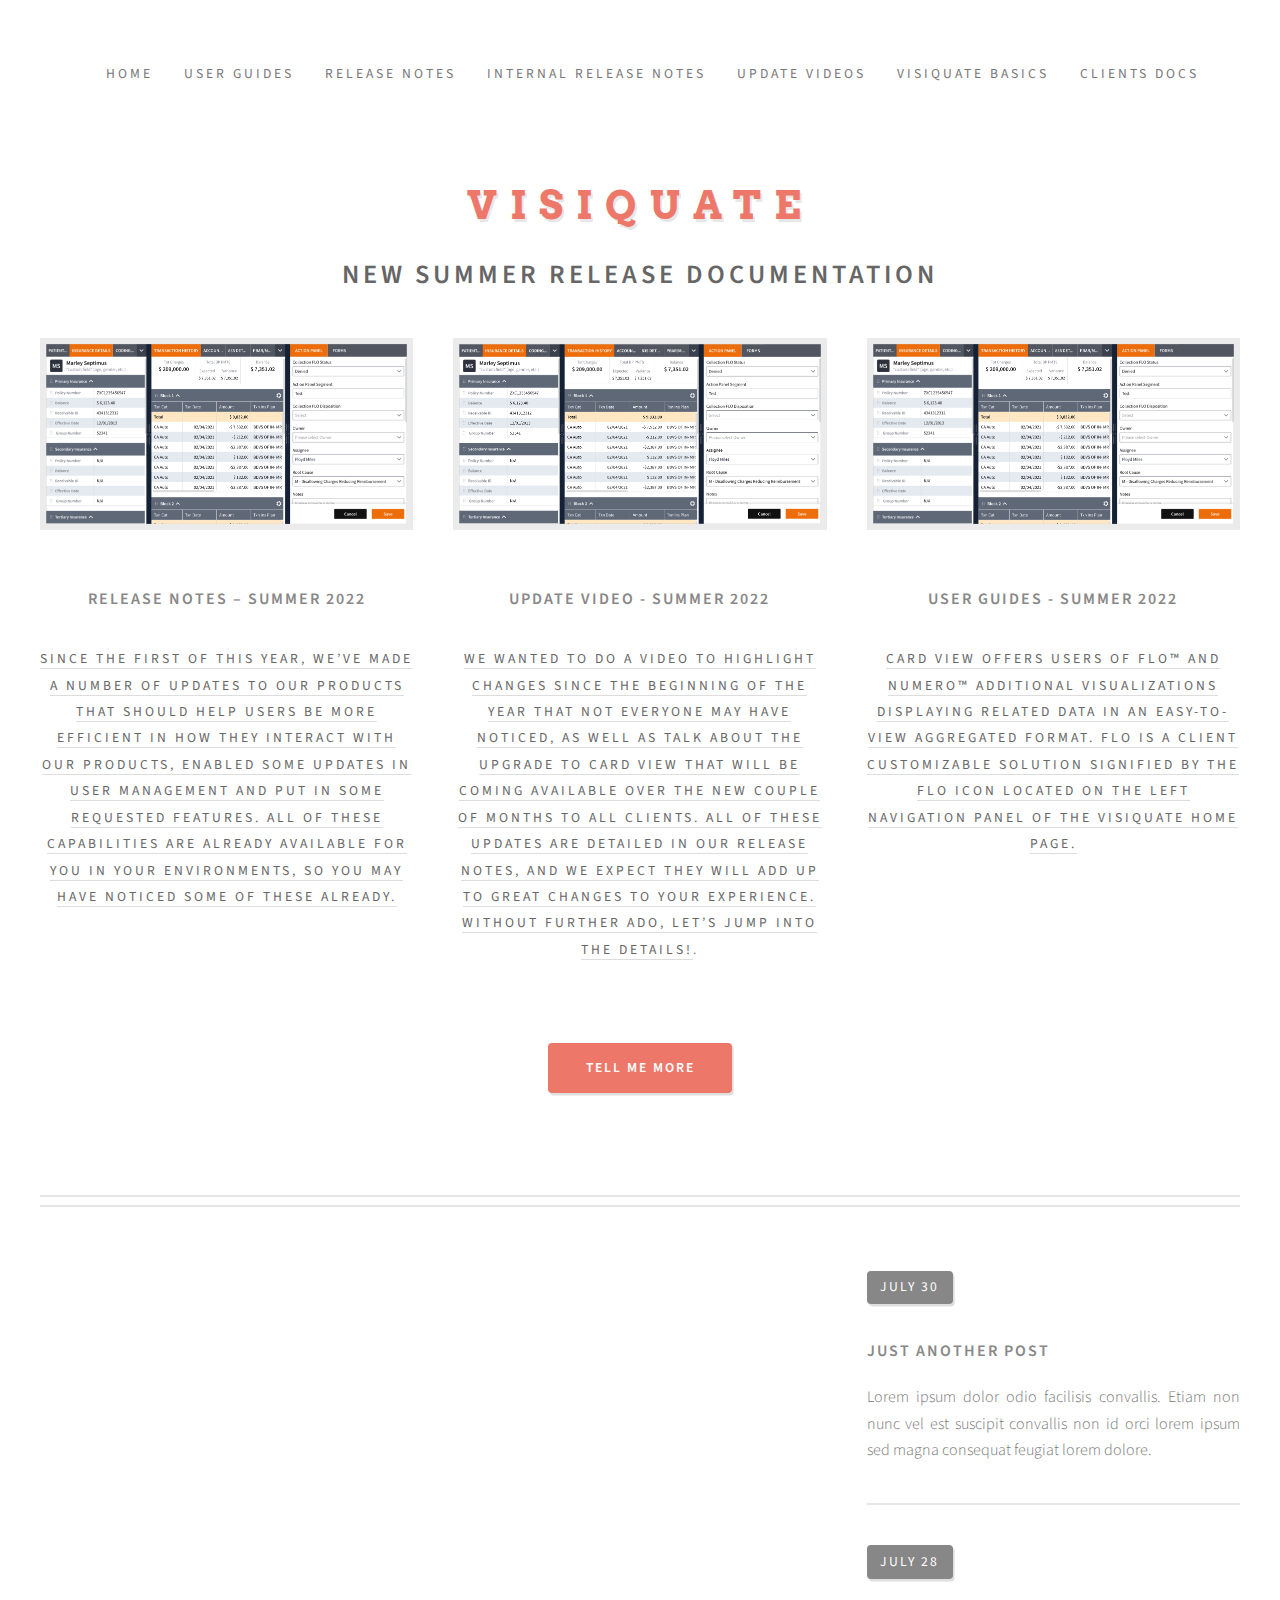
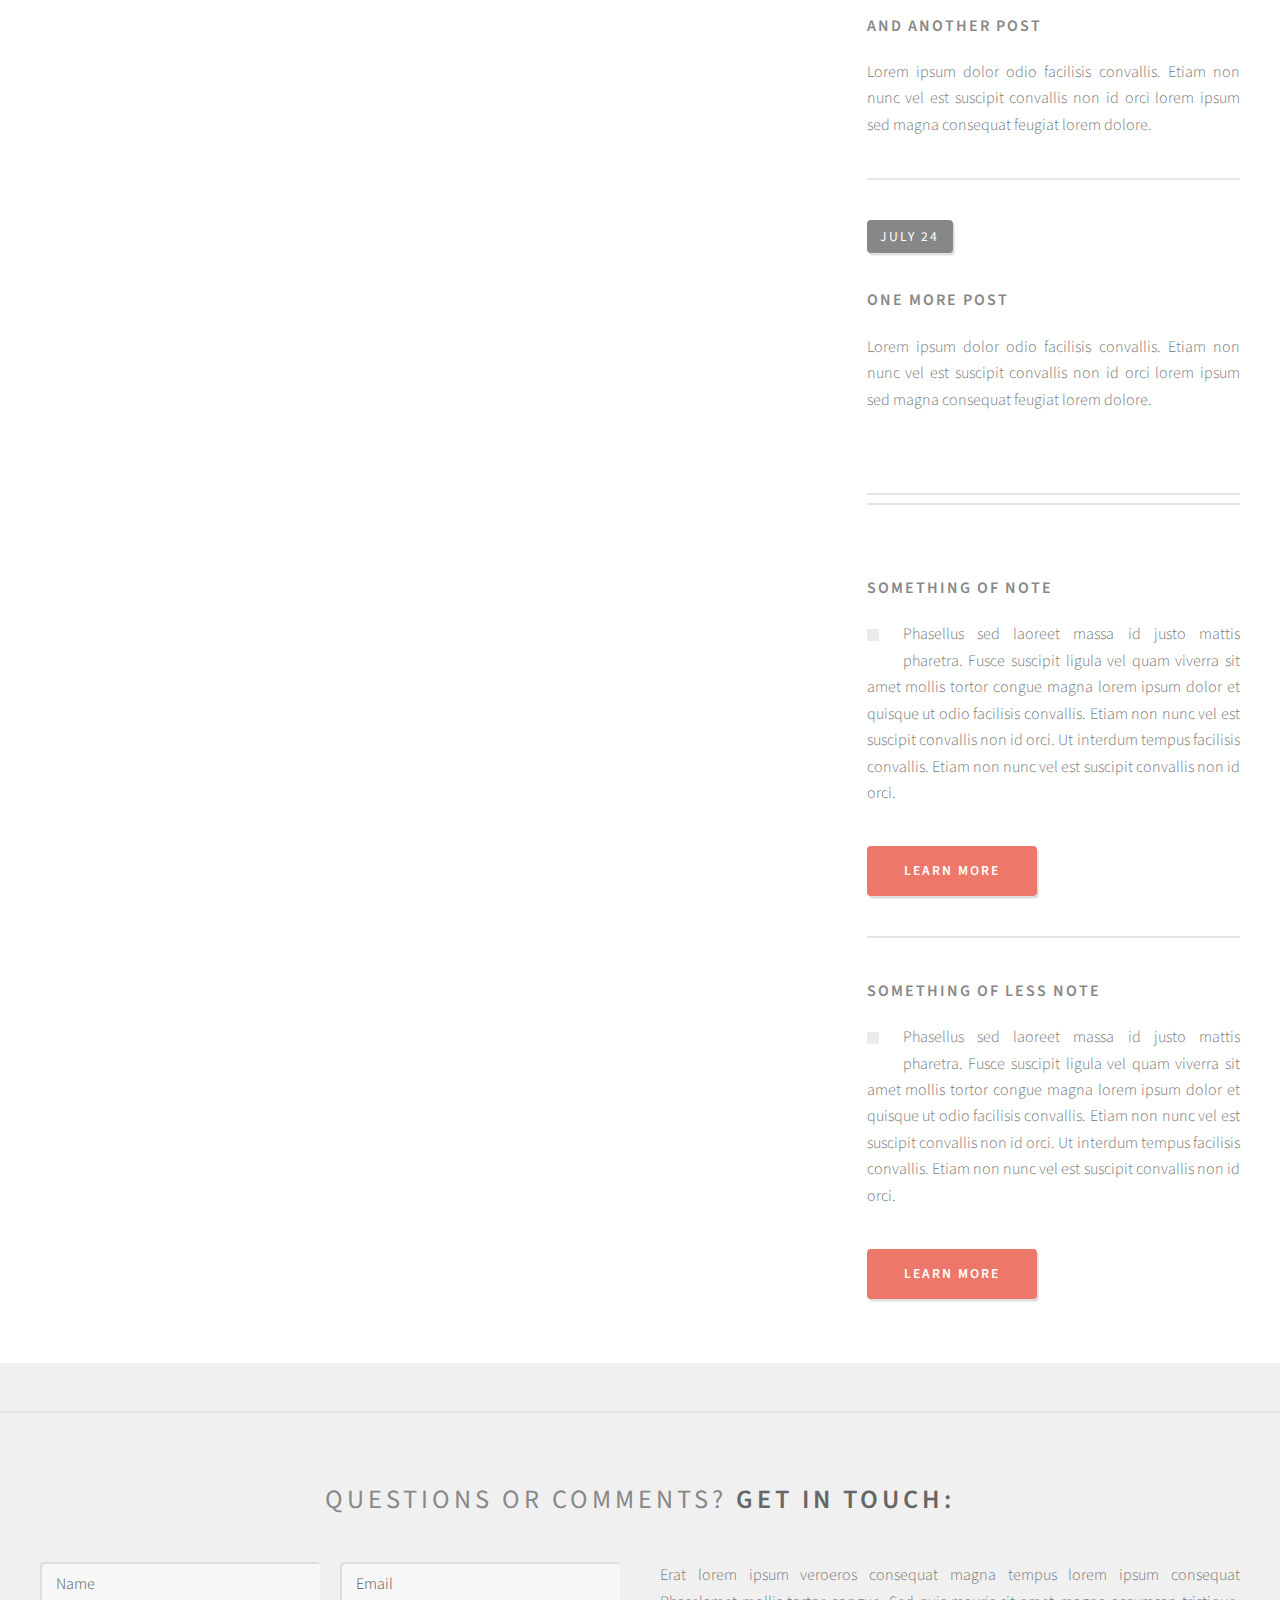
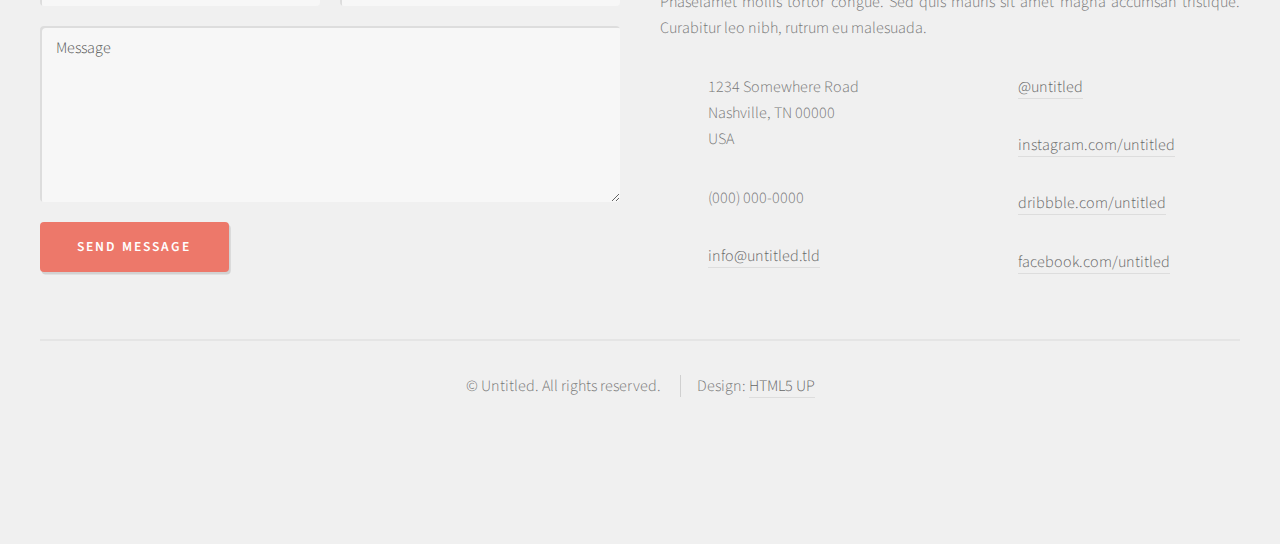
==== commit 9d3f6d78: "add QuickStartGuide" ====
--- a/index.html
+++ b/index.html
@@ -5,374 +5,343 @@
 	Free for personal and commercial use under the CCA 3.0 license (html5up.net/license)
 -->
 <html>
-	<head>
-		<title>VISIQUATE</title>
-		<meta charset="utf-8" />
-		<meta name="viewport" content="width=device-width, initial-scale=1, user-scalable=no" />
-		<link rel="stylesheet" href="assets/css/main.css" />
-	</head>
-	<body class="homepage is-preload">
-		<div id="page-wrapper">
-
-			<!-- Header -->
-				<section id="header">
-					<div class="container">
-
-						<!-- Logo -->
-							<h1 id="logo"><a href="index.html">VISIQUATE</a></h1>
-							<p>WHEN WE SAY “CULTURE EATS STRATEGY,” IT’S THE FARTHEST THING FROM A SLOGAN</p>
-
-						<!-- Nav -->
-							<nav id="nav">
+
+<head>
+	<title>VISIQUATE</title>
+	<meta charset="utf-8" />
+	<meta name="viewport" content="width=device-width, initial-scale=1, user-scalable=no" />
+	<link rel="stylesheet" href="assets/css/main.css" />
+</head>
+
+<body class="homepage is-preload">
+	<div id="page-wrapper">
+
+		<!-- Header -->
+		<section id="header">
+			<div class="container">
+
+				<!-- Logo -->
+				<h1 id="logo"><a href="index.html">VISIQUATE</a></h1>
+
+				<p></p>
+
+				<header>
+					<h2><strong>New Summer Release Documentation</strong></h2>
+				</header>
+				<div class="row aln-center">
+					<div class="col-4 col-6-medium col-12-small">
+
+						<!-- Feature -->
+						<section>
+							<a href="#" class="image featured"><img src="assets\images\cv.png" alt="" /></a>
+							<header>
+								<h3>Release Notes – Summer 2022 </h3>
+							</header>
+							<p><a href="releasenotes.html">Since the first of this year, we’ve made a number of updates
+									to our products that should help users be more efficient in how they interact with
+									our products, enabled some updates in user management and
+									put
+									in some requested features. All of these capabilities are already available for you
+									in your environments, so you may have noticed some of these already.
+								</a>
+							</p>
+						</section>
+
+					</div>
+					<div class="col-4 col-6-medium col-12-small">
+
+						<!-- Feature -->
+						<section>
+							<a href="#" class="image featured"><img src="assets\images\cv.png" alt="" /></a>
+							<header>
+								<h3>Update Video - Summer 2022</h3>
+							</header>
+							<p><a href="update_videos.html">We wanted to do a video to highlight changes since the
+									beginning of the year
+									that not everyone may have noticed, as well as talk about the upgrade to Card View
+									that will be coming available
+									over the new couple of months to all clients. All of these updates are detailed in
+									our release notes,
+									and we expect they will add up to great changes to your experience.
+									Without further ado, let’s jump into the details!</a>.
+							</p>
+						</section>
+
+					</div>
+					<div class="col-4 col-6-medium col-12-small">
+
+						<!-- Feature -->
+						<section>
+							<a href="#" class="image featured"><img src="assets\images\cv.png" alt="" /></a>
+							<header>
+								<h3>User Guides - Summer 2022</h3>
+							</header>
+							<p><a href="user_guide.html">Card View offers users of Flo™ and Numero™ additional
+									visualizations displaying related data in an easy-to-view aggregated format. Flo is
+									a Client customizable solution signified by the Flo icon located
+									on the left navigation panel
+									of the VisiQuate home page.</a></p>
+						</section>
+
+					</div>
+					<div class="col-12">
+						<ul class="actions">
+							<li><a href="#" class="button icon solid fa-file">Tell Me More</a></li>
+						</ul>
+					</div>
+				</div>
+			</div>
+
+
+			<!-- Nav -->
+			<nav id="nav">
+				<ul>
+					<li><a class="icon solid fa-home" href="index.html"><span>Home</span></a></li>
+					<li>
+						<a href="#" class="icon fa-chart-bar"><span>User Guides</span></a>
+						<ul>
+							<li><a href="user_guide.html">VisiQuate User Guide</a></li>
+							<li><a href="#">Visual Insight Overview</a></li>
+							<li><a href="#">Flo User Guide</a></li>
+							<li><a href="#">Introduction to Card View</a></li>
+							<li><a href="QuickStartGuide.html">QuickStartGuide</a></li>
+
+							<li>
+								<a href="#">Flo</a>
 								<ul>
-									<li><a class="icon solid fa-home" href="index.html"><span>Home</span></a></li>
-									<li>
-										<a href="#" class="icon fa-chart-bar"><span>User Guides</span></a>
-										<ul>
-											<li><a href="user_guide.html">VisiQuate User Guide</a></li>
-											<li><a href="#">Visual Insight Overview</a></li>
-											<li><a href="#">Flo User Guide</a></li>
-											<li><a href="#">Introduction to Card View</a></li>
-
-											<li>
-												<a href="#">Flo</a>
-												<ul>
-													<li><a href="#">Magna phasellus</a></li>
-													<li><a href="#">Etiam dolore nisl</a></li>
-													<li><a href="#">Phasellus consequat</a></li>
-												</ul>
-											</li>
-											<li><a href="#">Common Flo Operators</a></li>
-										</ul>
-									</li>
-									<li><a class="icon solid fa-cog" href="releaseNotes.html"><span>Release Notes</span></a></li>
-									<!-- used to be Left Sidebar -->
-									<li><a class="icon solid fa-retweet" href="right-sidebar.html"><span>Update Videos</span></a></li>
-									<!-- used to be Right Sidebar -->
-									<li><a class="icon solid fa-sitemap" href="test.html"><span>VISIQUATE BASICS</span></a></li>
-									<li><a class="icon solid fa-sitemap" href="../iDocs/index-2.html"><span>Release Notes</span></a></li>
+									<li><a href="#">Magna phasellus</a></li>
+									<li><a href="#">Etiam dolore nisl</a></li>
+									<li><a href="#">Phasellus consequat</a></li>
 								</ul>
-							</nav>
-
-					</div>
-				</section>
-
-			<!-- Features -->
-				<section id="features">
-					<div class="container">
-						<header>
-							<h2>Paradise Health Training Library <strong>HOW TO USE VISIQUATE</strong>!</h2>
-						</header>
-						<div class="row aln-center">
-							<div class="col-4 col-6-medium col-12-small">
-
-								<!-- Feature -->
-									<section>
-										<a href="#" class="image featured"><img src="assets\images\cv.png" alt="" /></a>
-										<header>
-											<h3>Release Notes – Summer 2022 </h3>
-										</header>
-										<p><a href="releaseNotes.html">VisiQuate is excited to make you aware of a ton of cool new features that we have made to our
-										analytics application, Numero. This action-packed release is full of new capabilities, streamlined
-										user experiences, and other improvements to the user reporting and dashboarding experience.
-										We hope you enjoy everything you read about it and more importantly, are excited to see you
-										take advantage of everything this release has to offer.</a>
-										</p>
-									</section>
-
+							</li>
+							<li><a href="#">Common Flo Operators</a></li>
+						</ul>
+					</li>
+					<li><a class="icon solid fa-cog" href="releasenotes.html"><span>Release Notes</span></a></li>
+					<li><a class="icon solid fa-cog" href="internalreleasenotes.html"><span>Internal Release
+								Notes</span></a></li>
+
+					<li><a class="icon solid fa-retweet" href="update_videos.html"><span>Update Videos</span></a></li>
+					<li><a class="icon solid fa-sitemap" href="visiquate_basics.html"><span>VISIQUATE BASICS</span></a>
+					</li>
+					<li><a class="icon solid fa-sitemap" href="clients_docs.html"><span>Clients Docs</span></a></li>
+				</ul>
+			</nav>
+
+	</div>
+	</section>
+
+	<!-- Features -->
+
+	<!-- Banner -->
+
+	<!-- Main -->
+	<section id="main">
+		<div class="container">
+			<div class="row">
+
+				<!-- Content -->
+				<div id="content" class="col-8 col-12-medium">
+
+					<!-- Post -->
+
+					<!-- Post -->
+
+				</div>
+
+				<!-- Sidebar -->
+				<div id="sidebar" class="col-4 col-12-medium">
+
+					<!-- Excerpts -->
+					<section>
+						<ul class="divided">
+							<li>
+
+								<!-- Excerpt -->
+								<article class="box excerpt">
+									<header>
+										<span class="date">July 30</span>
+										<h3><a href="#">Just another post</a></h3>
+									</header>
+									<p>Lorem ipsum dolor odio facilisis convallis. Etiam non nunc vel est
+										suscipit convallis non id orci lorem ipsum sed magna consequat feugiat lorem
+										dolore.</p>
+								</article>
+
+							</li>
+							<li>
+
+								<!-- Excerpt -->
+								<article class="box excerpt">
+									<header>
+										<span class="date">July 28</span>
+										<h3><a href="#">And another post</a></h3>
+									</header>
+									<p>Lorem ipsum dolor odio facilisis convallis. Etiam non nunc vel est
+										suscipit convallis non id orci lorem ipsum sed magna consequat feugiat lorem
+										dolore.</p>
+								</article>
+
+							</li>
+							<li>
+
+								<!-- Excerpt -->
+								<article class="box excerpt">
+									<header>
+										<span class="date">July 24</span>
+										<h3><a href="#">One more post</a></h3>
+									</header>
+									<p>Lorem ipsum dolor odio facilisis convallis. Etiam non nunc vel est
+										suscipit convallis non id orci lorem ipsum sed magna consequat feugiat lorem
+										dolore.</p>
+								</article>
+
+							</li>
+						</ul>
+					</section>
+
+					<!-- Highlights -->
+					<section>
+						<ul class="divided">
+							<li>
+
+								<!-- Highlight -->
+								<article class="box highlight">
+									<header>
+										<h3><a href="#">Something of note</a></h3>
+									</header>
+									<a href="#" class="image left"><img src="images/pic06.jpg" alt="" /></a>
+									<p>Phasellus sed laoreet massa id justo mattis pharetra. Fusce suscipit ligula vel
+										quam
+										viverra sit amet mollis tortor congue magna lorem ipsum dolor et quisque ut odio
+										facilisis
+										convallis. Etiam non nunc vel est suscipit convallis non id orci. Ut interdum
+										tempus
+										facilisis convallis. Etiam non nunc vel est suscipit convallis non id orci.</p>
+									<ul class="actions">
+										<li><a href="#" class="button icon solid fa-file">Learn More</a></li>
+									</ul>
+								</article>
+
+							</li>
+							<li>
+
+								<!-- Highlight -->
+								<article class="box highlight">
+									<header>
+										<h3><a href="#">Something of less note</a></h3>
+									</header>
+									<a href="#" class="image left"><img src="images/pic07.jpg" alt="" /></a>
+									<p>Phasellus sed laoreet massa id justo mattis pharetra. Fusce suscipit ligula vel
+										quam
+										viverra sit amet mollis tortor congue magna lorem ipsum dolor et quisque ut odio
+										facilisis
+										convallis. Etiam non nunc vel est suscipit convallis non id orci. Ut interdum
+										tempus
+										facilisis convallis. Etiam non nunc vel est suscipit convallis non id orci.</p>
+									<ul class="actions">
+										<li><a href="#" class="button icon solid fa-file">Learn More</a></li>
+									</ul>
+								</article>
+
+							</li>
+						</ul>
+					</section>
+
+				</div>
+
+			</div>
+		</div>
+	</section>
+
+	<!-- Footer -->
+	<section id="footer">
+		<div class="container">
+			<header>
+				<h2>Questions or comments? <strong>Get in touch:</strong></h2>
+			</header>
+			<div class="row">
+				<div class="col-6 col-12-medium">
+					<section>
+						<form method="post" action="#">
+							<div class="row gtr-50">
+								<div class="col-6 col-12-small">
+									<input name="name" placeholder="Name" type="text" />
+								</div>
+								<div class="col-6 col-12-small">
+									<input name="email" placeholder="Email" type="text" />
+								</div>
+								<div class="col-12">
+									<textarea name="message" placeholder="Message"></textarea>
+								</div>
+								<div class="col-12">
+									<a href="#" class="form-button-submit button icon solid fa-envelope">Send
+										Message</a>
+								</div>
 							</div>
-							<div class="col-4 col-6-medium col-12-small">
-
-								<!-- Feature -->
-									<section>
-										<a href="#" class="image featured"><img src="assets\images\cv.png" alt="" /></a>
-										<header>
-											<h3>Summer 2022 Update Video</h3>
-										</header>
-										<p><a href="left-sidebar.html">We wanted to do a video to highlight changes since the beginning of the year
-										that not everyone may have noticed, as well as talk about the upgrade to Card View that will be coming available
-										over the new couple of months to all clients.  All of these updates are detailed in our release notes,
-										and we expect they will add up to great changes to your experience.
-										Without further ado, let’s jump into the details!</a>.
-										</p>
-									</section>
-
+						</form>
+					</section>
+				</div>
+				<div class="col-6 col-12-medium">
+					<section>
+						<p>Erat lorem ipsum veroeros consequat magna tempus lorem ipsum consequat Phaselamet
+							mollis tortor congue. Sed quis mauris sit amet magna accumsan tristique. Curabitur
+							leo nibh, rutrum eu malesuada.</p>
+						<div class="row">
+							<div class="col-6 col-12-small">
+								<ul class="icons">
+									<li class="icon solid fa-home">
+										1234 Somewhere Road<br />
+										Nashville, TN 00000<br />
+										USA
+									</li>
+									<li class="icon solid fa-phone">
+										(000) 000-0000
+									</li>
+									<li class="icon solid fa-envelope">
+										<a href="#">info@untitled.tld</a>
+									</li>
+								</ul>
 							</div>
-							<div class="col-4 col-6-medium col-12-small">
-
-								<!-- Feature -->
-									<section>
-										<a href="#" class="image featured"><img src="assets\images\cv.png" alt="" /></a>
-										<header>
-											<h3>What's this built with?</h3>
-										</header>
-										<p><strong>Responsive Tools</strong> is a simple set of tools for building responsive
-										sites and apps. All of my templates at <a href="http://html5up.net">HTML5 UP</a> are built using these tools.</p>
-									</section>
-
-							</div>
-							<div class="col-12">
-								<ul class="actions">
-									<li><a href="#" class="button icon solid fa-file">Tell Me More</a></li>
+							<div class="col-6 col-12-small">
+								<ul class="icons">
+									<li class="icon brands fa-twitter">
+										<a href="#">@untitled</a>
+									</li>
+									<li class="icon brands fa-instagram">
+										<a href="#">instagram.com/untitled</a>
+									</li>
+									<li class="icon brands fa-dribbble">
+										<a href="#">dribbble.com/untitled</a>
+									</li>
+									<li class="icon brands fa-facebook-f">
+										<a href="#">facebook.com/untitled</a>
+									</li>
 								</ul>
 							</div>
 						</div>
-					</div>
-				</section>
-
-			<!-- Banner -->
-				<section id="banner">
-					<div class="container">
-						<p>Use this space for <strong>profound thoughts</strong>.<br />
-						Or an enormous ad. Whatever.</p>
-					</div>
-				</section>
-
-			<!-- Main -->
-				<section id="main">
-					<div class="container">
-						<div class="row">
-
-							<!-- Content -->
-								<div id="content" class="col-8 col-12-medium">
-
-									<!-- Post -->
-										<article class="box post">
-											<header>
-												<h2><a href="#">I don’t want to say <strong>it’s the aliens</strong> ...<br />
-												but it’s the aliens.</a></h2>
-											</header>
-											<a href="#" class="image featured"><img src="images/pic04.jpg" alt="" /></a>
-											<h3>I mean isn't it possible?</h3>
-											<p>Phasellus laoreet massa id justo mattis pharetra. Fusce suscipit
-											ligula vel quam viverra sit amet mollis tortor congue. Sed quis mauris
-											sit amet magna accumsan tristique. Curabitur leo nibh, rutrum eu malesuada
-											in, tristique at erat lorem ipsum dolor sit amet lorem ipsum sed consequat
-											magna tempus veroeros lorem sed tempus aliquam lorem ipsum veroeros
-											consequat magna tempus lorem ipsum consequat Phasellus laoreet massa id
-											justo mattis pharetra. Fusce suscipit ligula vel quam viverra sit amet
-											mollis tortor congue. Sed quis mauris sit amet magna accumsan tristique.
-											Curabitur leo nibh, rutrum eu malesuada in tristique.</p>
-											<ul class="actions">
-												<li><a href="#" class="button icon solid fa-file">Continue Reading</a></li>
-											</ul>
-										</article>
-
-									<!-- Post -->
-										<article class="box post">
-											<header>
-												<h2><a href="#">By the way, many thanks to <strong>regularjane</strong>
-												for these awesome demo photos</a></h2>
-											</header>
-											<a href="#" class="image featured"><img src="images/pic05.jpg" alt="" /></a>
-											<h3>You should probably check out her work</h3>
-											<p>Phasellus laoreet massa id justo mattis pharetra. Fusce suscipit
-											ligula vel quam viverra sit amet mollis tortor congue. Sed quis mauris
-											sit amet magna accumsan tristique. Curabitur leo nibh, rutrum eu malesuada
-											in, tristique at erat lorem ipsum dolor sit amet lorem ipsum sed consequat
-											consequat magna tempus lorem ipsum consequat Phasellus laoreet massa id
-											in, tristique at erat lorem ipsum dolor sit amet lorem ipsum sed consequat
-											magna tempus veroeros lorem sed tempus aliquam lorem ipsum veroeros
-											consequat magna tempus lorem ipsum consequat Phasellus laoreet massa id
-											justo mattis pharetra. Fusce suscipit ligula vel quam viverra sit amet
-											mollis tortor congue. Sed quis mauris sit amet magna accumsan tristique.
-											Curabitur leo nibh, rutrum malesuada.</p>
-											<p>Erat lorem ipsum veroeros consequat magna tempus lorem ipsum consequat
-											Phasellus laoreet massa id justo mattis pharetra. Fusce suscipit ligula
-											vel quam viverra sit amet mollis tortor congue. Sed quis mauris sit amet
-											magna accumsan tristique. Curabitur leo nibh, rutrum eu malesuada in,
-											tristique at erat. Curabitur leo nibh, rutrum eu malesuada in, tristique
-											at erat lorem ipsum dolor sit amet lorem ipsum sed consequat magna
-											tempus veroeros lorem sed tempus aliquam lorem ipsum veroeros consequat
-											magna tempus.</p>
-											<ul class="actions">
-												<li><a href="#" class="button icon solid fa-file">Continue Reading</a></li>
-											</ul>
-										</article>
-
-								</div>
-
-							<!-- Sidebar -->
-								<div id="sidebar" class="col-4 col-12-medium">
-
-									<!-- Excerpts -->
-										<section>
-											<ul class="divided">
-												<li>
-
-													<!-- Excerpt -->
-														<article class="box excerpt">
-															<header>
-																<span class="date">July 30</span>
-																<h3><a href="#">Just another post</a></h3>
-															</header>
-															<p>Lorem ipsum dolor odio facilisis convallis. Etiam non nunc vel est
-															suscipit convallis non id orci lorem ipsum sed magna consequat feugiat lorem dolore.</p>
-														</article>
-
-												</li>
-												<li>
-
-													<!-- Excerpt -->
-														<article class="box excerpt">
-															<header>
-																<span class="date">July 28</span>
-																<h3><a href="#">And another post</a></h3>
-															</header>
-															<p>Lorem ipsum dolor odio facilisis convallis. Etiam non nunc vel est
-															suscipit convallis non id orci lorem ipsum sed magna consequat feugiat lorem dolore.</p>
-														</article>
-
-												</li>
-												<li>
-
-													<!-- Excerpt -->
-														<article class="box excerpt">
-															<header>
-																<span class="date">July 24</span>
-																<h3><a href="#">One more post</a></h3>
-															</header>
-															<p>Lorem ipsum dolor odio facilisis convallis. Etiam non nunc vel est
-															suscipit convallis non id orci lorem ipsum sed magna consequat feugiat lorem dolore.</p>
-														</article>
-
-												</li>
-											</ul>
-										</section>
-
-									<!-- Highlights -->
-										<section>
-											<ul class="divided">
-												<li>
-
-													<!-- Highlight -->
-														<article class="box highlight">
-															<header>
-																<h3><a href="#">Something of note</a></h3>
-															</header>
-															<a href="#" class="image left"><img src="images/pic06.jpg" alt="" /></a>
-															<p>Phasellus sed laoreet massa id justo mattis pharetra. Fusce suscipit ligula vel quam
-															viverra sit amet mollis tortor congue magna lorem ipsum dolor et quisque ut odio facilisis
-															convallis. Etiam non nunc vel est suscipit convallis non id orci. Ut interdum tempus
-															facilisis convallis. Etiam non nunc vel est suscipit convallis non id orci.</p>
-															<ul class="actions">
-																<li><a href="#" class="button icon solid fa-file">Learn More</a></li>
-															</ul>
-														</article>
-
-												</li>
-												<li>
-
-													<!-- Highlight -->
-														<article class="box highlight">
-															<header>
-																<h3><a href="#">Something of less note</a></h3>
-															</header>
-															<a href="#" class="image left"><img src="images/pic07.jpg" alt="" /></a>
-															<p>Phasellus sed laoreet massa id justo mattis pharetra. Fusce suscipit ligula vel quam
-															viverra sit amet mollis tortor congue magna lorem ipsum dolor et quisque ut odio facilisis
-															convallis. Etiam non nunc vel est suscipit convallis non id orci. Ut interdum tempus
-															facilisis convallis. Etiam non nunc vel est suscipit convallis non id orci.</p>
-															<ul class="actions">
-																<li><a href="#" class="button icon solid fa-file">Learn More</a></li>
-															</ul>
-														</article>
-
-												</li>
-											</ul>
-										</section>
-
-								</div>
-
-						</div>
-					</div>
-				</section>
-
-			<!-- Footer -->
-				<section id="footer">
-					<div class="container">
-						<header>
-							<h2>Questions or comments? <strong>Get in touch:</strong></h2>
-						</header>
-						<div class="row">
-							<div class="col-6 col-12-medium">
-								<section>
-									<form method="post" action="#">
-										<div class="row gtr-50">
-											<div class="col-6 col-12-small">
-												<input name="name" placeholder="Name" type="text" />
-											</div>
-											<div class="col-6 col-12-small">
-												<input name="email" placeholder="Email" type="text" />
-											</div>
-											<div class="col-12">
-												<textarea name="message" placeholder="Message"></textarea>
-											</div>
-											<div class="col-12">
-												<a href="#" class="form-button-submit button icon solid fa-envelope">Send Message</a>
-											</div>
-										</div>
-									</form>
-								</section>
-							</div>
-							<div class="col-6 col-12-medium">
-								<section>
-									<p>Erat lorem ipsum veroeros consequat magna tempus lorem ipsum consequat Phaselamet
-									mollis tortor congue. Sed quis mauris sit amet magna accumsan tristique. Curabitur
-									leo nibh, rutrum eu malesuada.</p>
-									<div class="row">
-										<div class="col-6 col-12-small">
-											<ul class="icons">
-												<li class="icon solid fa-home">
-													1234 Somewhere Road<br />
-													Nashville, TN 00000<br />
-													USA
-												</li>
-												<li class="icon solid fa-phone">
-													(000) 000-0000
-												</li>
-												<li class="icon solid fa-envelope">
-													<a href="#">info@untitled.tld</a>
-												</li>
-											</ul>
-										</div>
-										<div class="col-6 col-12-small">
-											<ul class="icons">
-												<li class="icon brands fa-twitter">
-													<a href="#">@untitled</a>
-												</li>
-												<li class="icon brands fa-instagram">
-													<a href="#">instagram.com/untitled</a>
-												</li>
-												<li class="icon brands fa-dribbble">
-													<a href="#">dribbble.com/untitled</a>
-												</li>
-												<li class="icon brands fa-facebook-f">
-													<a href="#">facebook.com/untitled</a>
-												</li>
-											</ul>
-										</div>
-									</div>
-								</section>
-							</div>
-						</div>
-					</div>
-					<div id="copyright" class="container">
-						<ul class="links">
-							<li>&copy; Untitled. All rights reserved.</li><li>Design: <a href="http://html5up.net">HTML5 UP</a></li>
-						</ul>
-					</div>
-				</section>
-
+					</section>
+				</div>
+			</div>
 		</div>
-
-		<!-- Scripts -->
-			<script src="assets/js/jquery.min.js"></script>
-			<script src="assets/js/jquery.dropotron.min.js"></script>
-			<script src="assets/js/browser.min.js"></script>
-			<script src="assets/js/breakpoints.min.js"></script>
-			<script src="assets/js/util.js"></script>
-			<script src="assets/js/main.js"></script>
-
-	</body>
-</html>
+		<div id="copyright" class="container">
+			<ul class="links">
+				<li>&copy; Untitled. All rights reserved.</li>
+				<li>Design: <a href="http://html5up.net">HTML5 UP</a></li>
+			</ul>
+		</div>
+	</section>
+
+	</div>
+
+	<!-- Scripts -->
+	<script src="assets/js/jquery.min.js"></script>
+	<script src="assets/js/jquery.dropotron.min.js"></script>
+	<script src="assets/js/browser.min.js"></script>
+	<script src="assets/js/breakpoints.min.js"></script>
+	<script src="assets/js/util.js"></script>
+	<script src="assets/js/main.js"></script>
+
+</body>
+
+</html>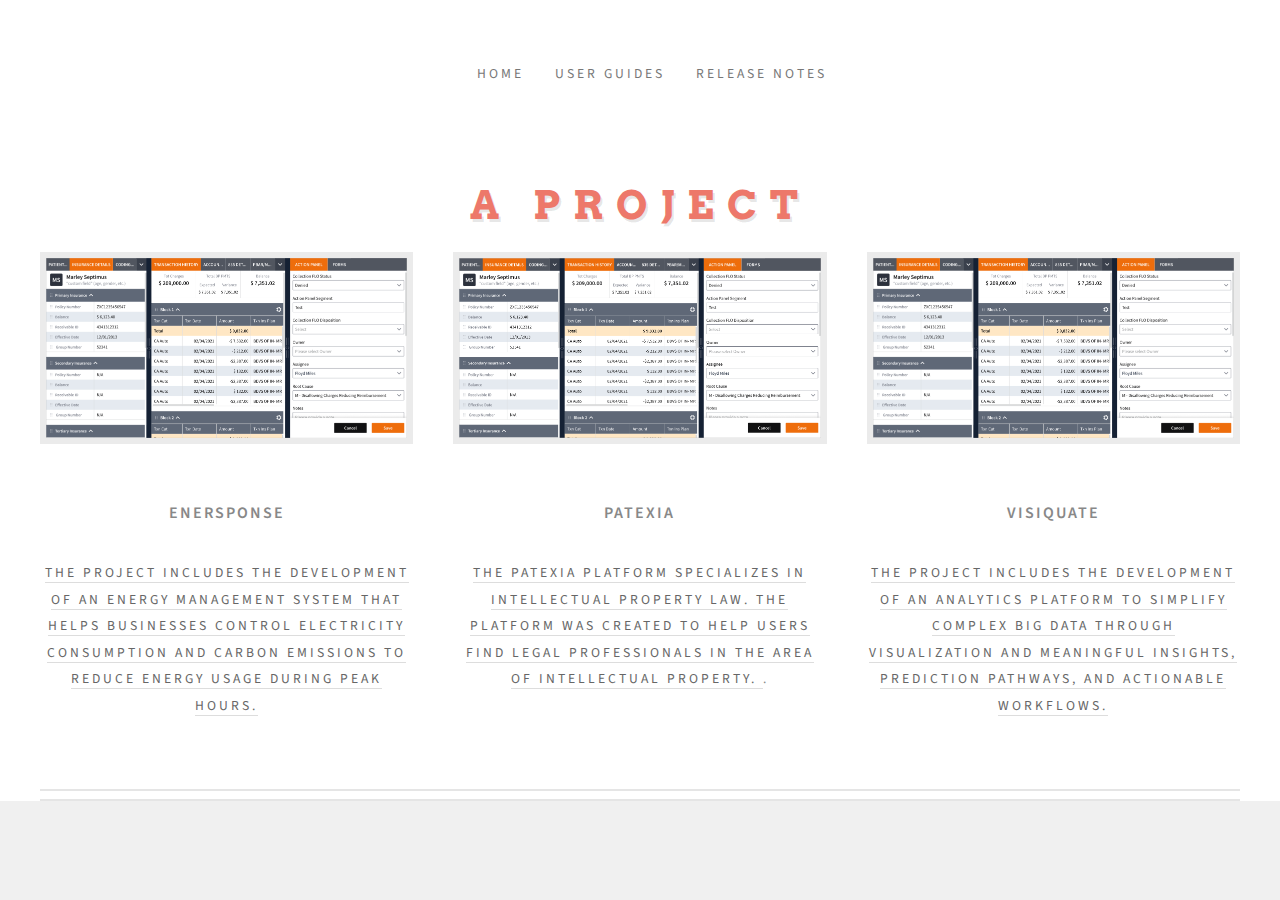
==== commit e89174e1: "cleaned" ====
--- a/index.html
+++ b/index.html
@@ -1,33 +1,28 @@
 <!DOCTYPE HTML>
-<!--
-	Strongly Typed by HTML5 UP
-	html5up.net | @ajlkn
-	Free for personal and commercial use under the CCA 3.0 license (html5up.net/license)
--->
 <html>
 
 <head>
-	<title>VISIQUATE</title>
+	<title>A PROJECT</title>
 	<meta charset="utf-8" />
 	<meta name="viewport" content="width=device-width, initial-scale=1, user-scalable=no" />
+<link href="https://cdn.jsdelivr.net/npm/bootstrap@5.2.0/dist/css/bootstrap.min.css" rel="stylesheet" integrity="sha384-gH2yIJqKdNHPEq0n4Mqa/HGKIhSkIHeL5AyhkYV8i59U5AR6csBvApHHNl/vI1Bx" crossorigin="anonymous">
+  </head>
 	<link rel="stylesheet" href="assets/css/main.css" />
 </head>
 
 <body class="homepage is-preload">
-	<div id="page-wrapper">
+<script src="https://cdn.jsdelivr.net/npm/bootstrap@5.2.0/dist/js/bootstrap.bundle.min.js" integrity="sha384-A3rJD856KowSb7dwlZdYEkO39Gagi7vIsF0jrRAoQmDKKtQBHUuLZ9AsSv4jD4Xa" crossorigin="anonymous"></script>	<div id="page-wrapper">
 
 		<!-- Header -->
 		<section id="header">
 			<div class="container">
 
 				<!-- Logo -->
-				<h1 id="logo"><a href="index.html">VISIQUATE</a></h1>
+				<h1 id="logo"><a href="index.html">A PROJECT</a></h1>
 
 				<p></p>
 
-				<header>
-					<h2><strong>New Summer Release Documentation</strong></h2>
-				</header>
+				
 				<div class="row aln-center">
 					<div class="col-4 col-6-medium col-12-small">
 
@@ -35,14 +30,10 @@
 						<section>
 							<a href="#" class="image featured"><img src="assets\images\cv.png" alt="" /></a>
 							<header>
-								<h3>Release Notes – Summer 2022 </h3>
+								<h3>Enersponse</h3>
 							</header>
-							<p><a href="releasenotes.html">Since the first of this year, we’ve made a number of updates
-									to our products that should help users be more efficient in how they interact with
-									our products, enabled some updates in user management and
-									put
-									in some requested features. All of these capabilities are already available for you
-									in your environments, so you may have noticed some of these already.
+							<p><a href="releasenotes.html">The project includes the development of an energy management system that helps businesses control electricity 
+								consumption and carbon emissions to reduce energy usage during peak hours.
 								</a>
 							</p>
 						</section>
@@ -54,16 +45,11 @@
 						<section>
 							<a href="#" class="image featured"><img src="assets\images\cv.png" alt="" /></a>
 							<header>
-								<h3>Update Video - Summer 2022</h3>
+								<h3>Patexia</h3>
 							</header>
-							<p><a href="update_videos.html">We wanted to do a video to highlight changes since the
-									beginning of the year
-									that not everyone may have noticed, as well as talk about the upgrade to Card View
-									that will be coming available
-									over the new couple of months to all clients. All of these updates are detailed in
-									our release notes,
-									and we expect they will add up to great changes to your experience.
-									Without further ado, let’s jump into the details!</a>.
+							<p><a href="update_videos.html">The Patexia platform specializes in intellectual property law. 
+								The platform was created to help users find legal professionals in the area of intellectual property.
+							</a>.
 							</p>
 						</section>
 
@@ -74,20 +60,13 @@
 						<section>
 							<a href="#" class="image featured"><img src="assets\images\cv.png" alt="" /></a>
 							<header>
-								<h3>User Guides - Summer 2022</h3>
+								<h3>Visiquate</h3>
 							</header>
-							<p><a href="user_guide.html">Card View offers users of Flo™ and Numero™ additional
-									visualizations displaying related data in an easy-to-view aggregated format. Flo is
-									a Client customizable solution signified by the Flo icon located
-									on the left navigation panel
-									of the VisiQuate home page.</a></p>
+							<p><a href="user_guide.html">The project includes the development of an analytics platform to simplify complex 
+								big data through visualization and meaningful insights, prediction pathways, and actionable workflows.
+							</a></p>
 						</section>
 
-					</div>
-					<div class="col-12">
-						<ul class="actions">
-							<li><a href="#" class="button icon solid fa-file">Tell Me More</a></li>
-						</ul>
 					</div>
 				</div>
 			</div>
@@ -101,30 +80,10 @@
 						<a href="#" class="icon fa-chart-bar"><span>User Guides</span></a>
 						<ul>
 							<li><a href="user_guide.html">VisiQuate User Guide</a></li>
-							<li><a href="#">Visual Insight Overview</a></li>
-							<li><a href="#">Flo User Guide</a></li>
-							<li><a href="#">Introduction to Card View</a></li>
 							<li><a href="QuickStartGuide.html">QuickStartGuide</a></li>
-
-							<li>
-								<a href="#">Flo</a>
-								<ul>
-									<li><a href="#">Magna phasellus</a></li>
-									<li><a href="#">Etiam dolore nisl</a></li>
-									<li><a href="#">Phasellus consequat</a></li>
-								</ul>
-							</li>
-							<li><a href="#">Common Flo Operators</a></li>
 						</ul>
 					</li>
 					<li><a class="icon solid fa-cog" href="releasenotes.html"><span>Release Notes</span></a></li>
-					<li><a class="icon solid fa-cog" href="internalreleasenotes.html"><span>Internal Release
-								Notes</span></a></li>
-
-					<li><a class="icon solid fa-retweet" href="update_videos.html"><span>Update Videos</span></a></li>
-					<li><a class="icon solid fa-sitemap" href="visiquate_basics.html"><span>VISIQUATE BASICS</span></a>
-					</li>
-					<li><a class="icon solid fa-sitemap" href="clients_docs.html"><span>Clients Docs</span></a></li>
 				</ul>
 			</nav>
 
@@ -136,201 +95,10 @@
 	<!-- Banner -->
 
 	<!-- Main -->
-	<section id="main">
-		<div class="container">
-			<div class="row">
 
-				<!-- Content -->
-				<div id="content" class="col-8 col-12-medium">
-
-					<!-- Post -->
-
-					<!-- Post -->
-
-				</div>
-
-				<!-- Sidebar -->
-				<div id="sidebar" class="col-4 col-12-medium">
-
-					<!-- Excerpts -->
-					<section>
-						<ul class="divided">
-							<li>
-
-								<!-- Excerpt -->
-								<article class="box excerpt">
-									<header>
-										<span class="date">July 30</span>
-										<h3><a href="#">Just another post</a></h3>
-									</header>
-									<p>Lorem ipsum dolor odio facilisis convallis. Etiam non nunc vel est
-										suscipit convallis non id orci lorem ipsum sed magna consequat feugiat lorem
-										dolore.</p>
-								</article>
-
-							</li>
-							<li>
-
-								<!-- Excerpt -->
-								<article class="box excerpt">
-									<header>
-										<span class="date">July 28</span>
-										<h3><a href="#">And another post</a></h3>
-									</header>
-									<p>Lorem ipsum dolor odio facilisis convallis. Etiam non nunc vel est
-										suscipit convallis non id orci lorem ipsum sed magna consequat feugiat lorem
-										dolore.</p>
-								</article>
-
-							</li>
-							<li>
-
-								<!-- Excerpt -->
-								<article class="box excerpt">
-									<header>
-										<span class="date">July 24</span>
-										<h3><a href="#">One more post</a></h3>
-									</header>
-									<p>Lorem ipsum dolor odio facilisis convallis. Etiam non nunc vel est
-										suscipit convallis non id orci lorem ipsum sed magna consequat feugiat lorem
-										dolore.</p>
-								</article>
-
-							</li>
-						</ul>
-					</section>
-
-					<!-- Highlights -->
-					<section>
-						<ul class="divided">
-							<li>
-
-								<!-- Highlight -->
-								<article class="box highlight">
-									<header>
-										<h3><a href="#">Something of note</a></h3>
-									</header>
-									<a href="#" class="image left"><img src="images/pic06.jpg" alt="" /></a>
-									<p>Phasellus sed laoreet massa id justo mattis pharetra. Fusce suscipit ligula vel
-										quam
-										viverra sit amet mollis tortor congue magna lorem ipsum dolor et quisque ut odio
-										facilisis
-										convallis. Etiam non nunc vel est suscipit convallis non id orci. Ut interdum
-										tempus
-										facilisis convallis. Etiam non nunc vel est suscipit convallis non id orci.</p>
-									<ul class="actions">
-										<li><a href="#" class="button icon solid fa-file">Learn More</a></li>
-									</ul>
-								</article>
-
-							</li>
-							<li>
-
-								<!-- Highlight -->
-								<article class="box highlight">
-									<header>
-										<h3><a href="#">Something of less note</a></h3>
-									</header>
-									<a href="#" class="image left"><img src="images/pic07.jpg" alt="" /></a>
-									<p>Phasellus sed laoreet massa id justo mattis pharetra. Fusce suscipit ligula vel
-										quam
-										viverra sit amet mollis tortor congue magna lorem ipsum dolor et quisque ut odio
-										facilisis
-										convallis. Etiam non nunc vel est suscipit convallis non id orci. Ut interdum
-										tempus
-										facilisis convallis. Etiam non nunc vel est suscipit convallis non id orci.</p>
-									<ul class="actions">
-										<li><a href="#" class="button icon solid fa-file">Learn More</a></li>
-									</ul>
-								</article>
-
-							</li>
-						</ul>
-					</section>
-
-				</div>
-
-			</div>
-		</div>
-	</section>
 
 	<!-- Footer -->
-	<section id="footer">
-		<div class="container">
-			<header>
-				<h2>Questions or comments? <strong>Get in touch:</strong></h2>
-			</header>
-			<div class="row">
-				<div class="col-6 col-12-medium">
-					<section>
-						<form method="post" action="#">
-							<div class="row gtr-50">
-								<div class="col-6 col-12-small">
-									<input name="name" placeholder="Name" type="text" />
-								</div>
-								<div class="col-6 col-12-small">
-									<input name="email" placeholder="Email" type="text" />
-								</div>
-								<div class="col-12">
-									<textarea name="message" placeholder="Message"></textarea>
-								</div>
-								<div class="col-12">
-									<a href="#" class="form-button-submit button icon solid fa-envelope">Send
-										Message</a>
-								</div>
-							</div>
-						</form>
-					</section>
-				</div>
-				<div class="col-6 col-12-medium">
-					<section>
-						<p>Erat lorem ipsum veroeros consequat magna tempus lorem ipsum consequat Phaselamet
-							mollis tortor congue. Sed quis mauris sit amet magna accumsan tristique. Curabitur
-							leo nibh, rutrum eu malesuada.</p>
-						<div class="row">
-							<div class="col-6 col-12-small">
-								<ul class="icons">
-									<li class="icon solid fa-home">
-										1234 Somewhere Road<br />
-										Nashville, TN 00000<br />
-										USA
-									</li>
-									<li class="icon solid fa-phone">
-										(000) 000-0000
-									</li>
-									<li class="icon solid fa-envelope">
-										<a href="#">info@untitled.tld</a>
-									</li>
-								</ul>
-							</div>
-							<div class="col-6 col-12-small">
-								<ul class="icons">
-									<li class="icon brands fa-twitter">
-										<a href="#">@untitled</a>
-									</li>
-									<li class="icon brands fa-instagram">
-										<a href="#">instagram.com/untitled</a>
-									</li>
-									<li class="icon brands fa-dribbble">
-										<a href="#">dribbble.com/untitled</a>
-									</li>
-									<li class="icon brands fa-facebook-f">
-										<a href="#">facebook.com/untitled</a>
-									</li>
-								</ul>
-							</div>
-						</div>
-					</section>
-				</div>
-			</div>
-		</div>
-		<div id="copyright" class="container">
-			<ul class="links">
-				<li>&copy; Untitled. All rights reserved.</li>
-				<li>Design: <a href="http://html5up.net">HTML5 UP</a></li>
-			</ul>
-		</div>
-	</section>
+
 
 	</div>
 
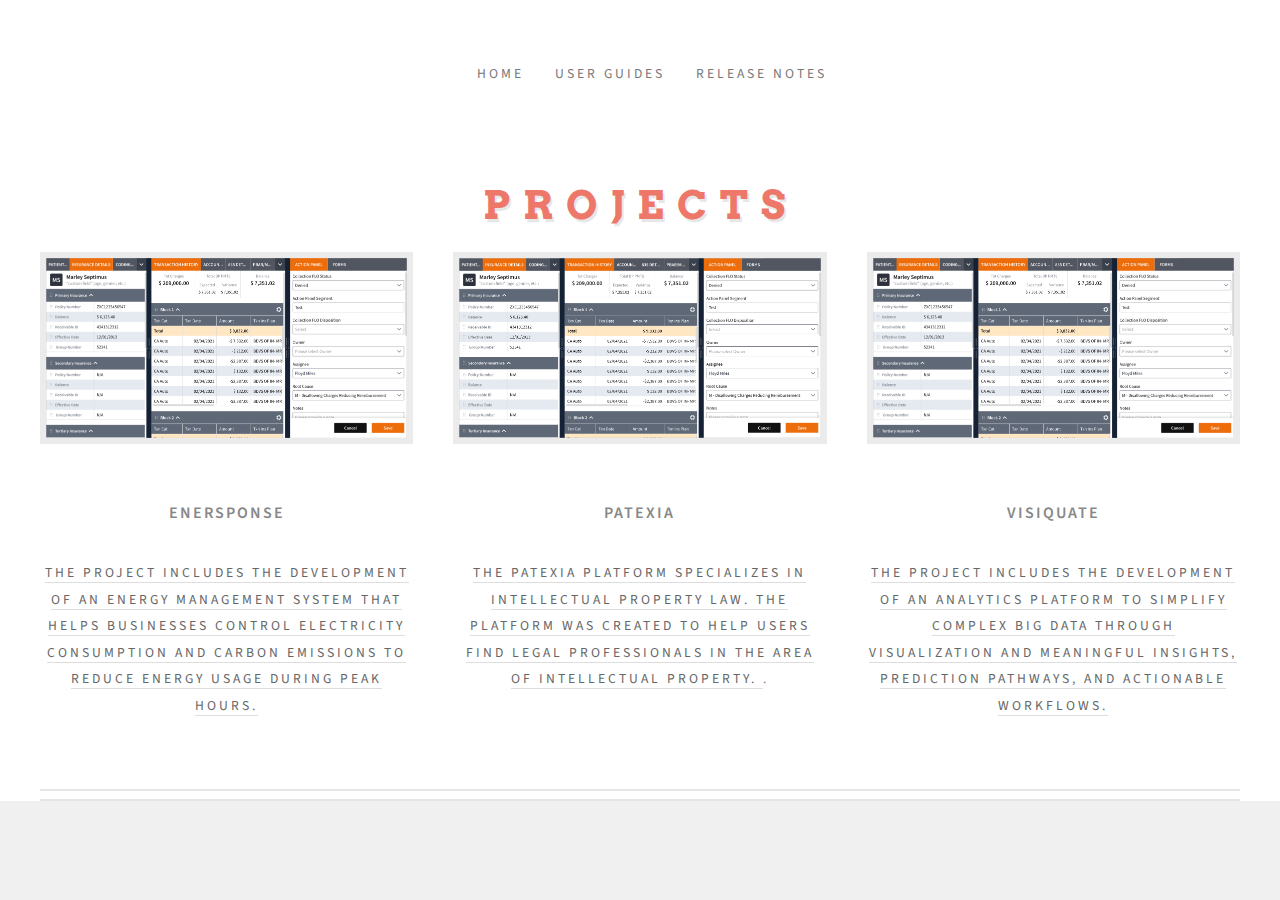
==== commit 3a0b3a1e: "changed to projects" ====
--- a/index.html
+++ b/index.html
@@ -18,7 +18,7 @@
 			<div class="container">
 
 				<!-- Logo -->
-				<h1 id="logo"><a href="index.html">A PROJECT</a></h1>
+				<h1 id="logo"><a href="index.html">PROJECTS</a></h1>
 
 				<p></p>
 
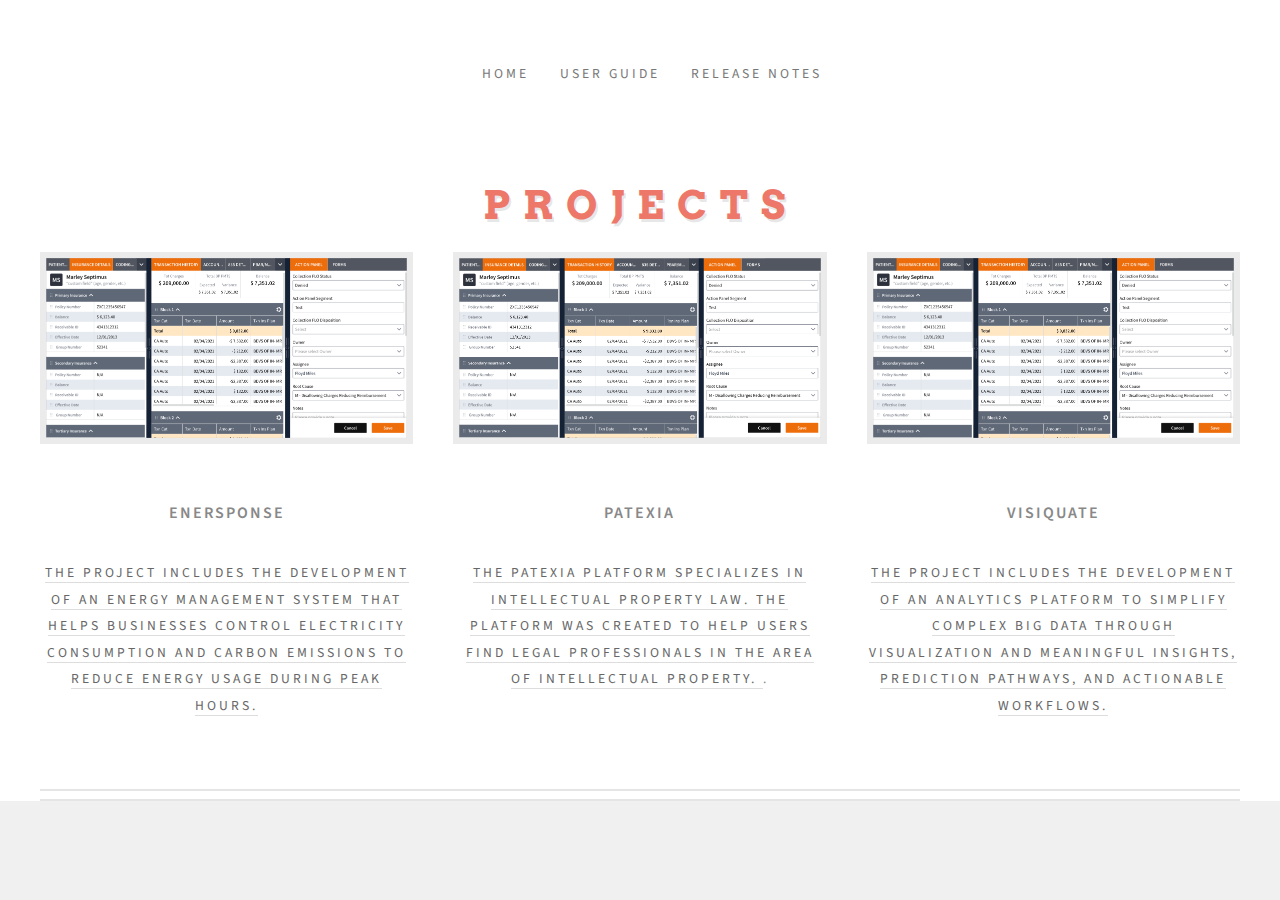
==== commit 68eae124: "remov eimages" ====
--- a/index.html
+++ b/index.html
@@ -76,13 +76,7 @@
 			<nav id="nav">
 				<ul>
 					<li><a class="icon solid fa-home" href="index.html"><span>Home</span></a></li>
-					<li>
-						<a href="#" class="icon fa-chart-bar"><span>User Guides</span></a>
-						<ul>
-							<li><a href="user_guide.html">VisiQuate User Guide</a></li>
-							<li><a href="QuickStartGuide.html">QuickStartGuide</a></li>
-						</ul>
-					</li>
+					<li><a class="icon solid fa-cog" href="user_guide.html"><span>User Guide</span></a></li>
 					<li><a class="icon solid fa-cog" href="releasenotes.html"><span>Release Notes</span></a></li>
 				</ul>
 			</nav>
